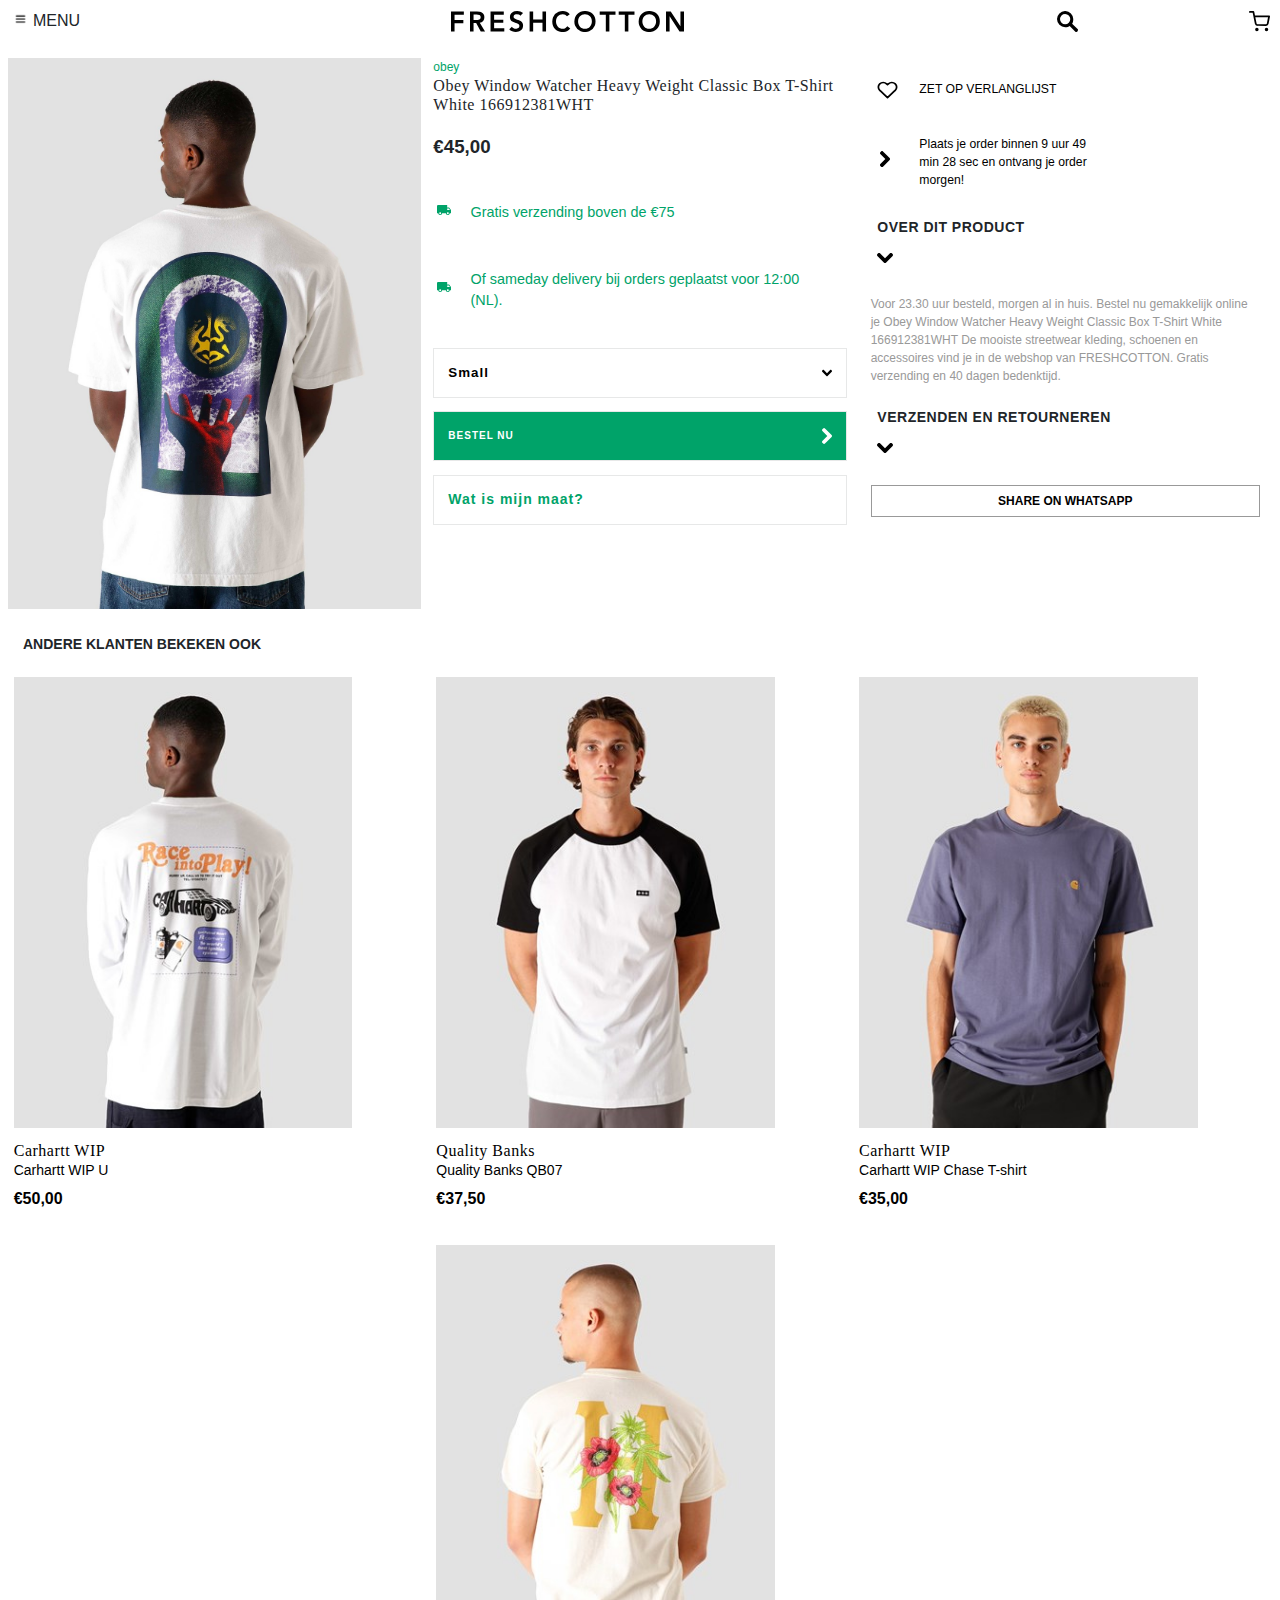
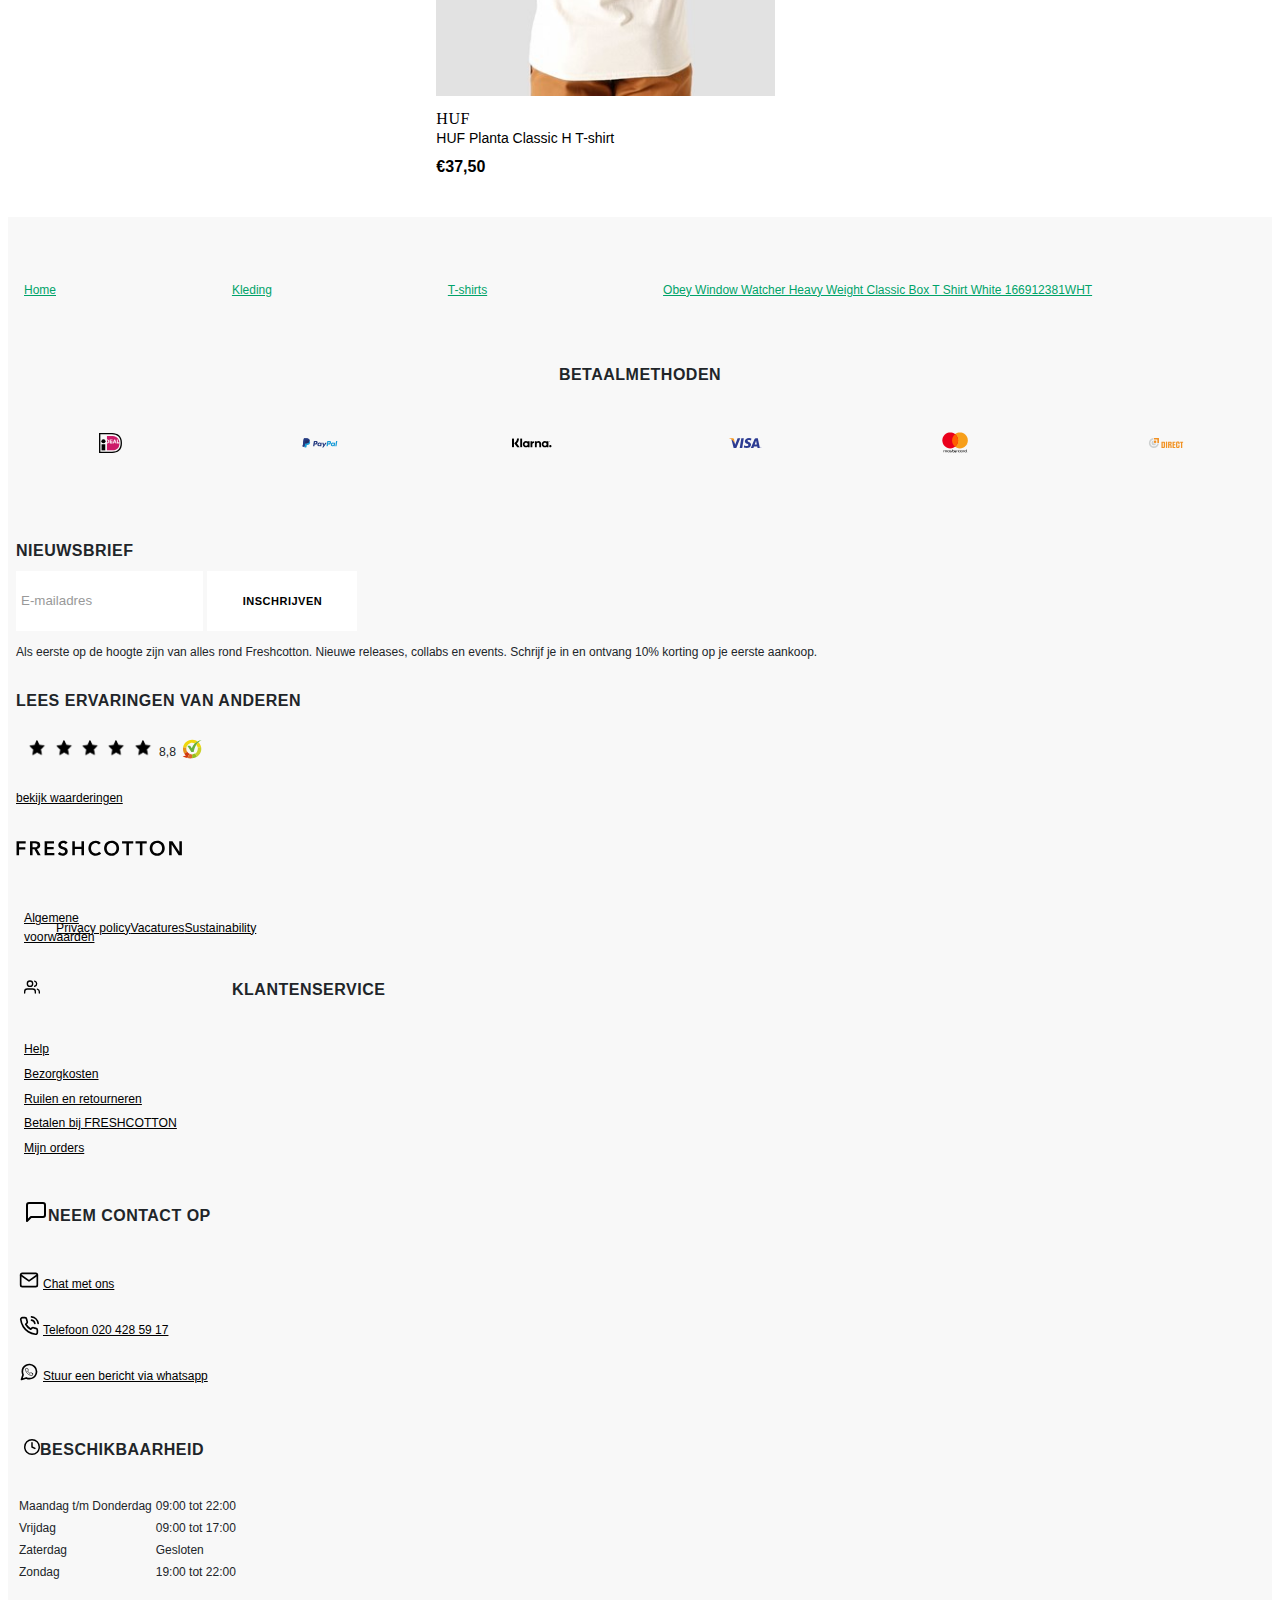
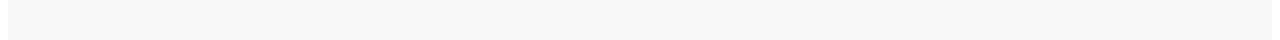
==== productpagina.html @ 1a291857 "Add files via upload" ====
<!doctype html>
<html lang="nl">
	
<head>
	<meta charset="UTF-8">
	<meta name="author" content="Quemio Zegwaard">
	<meta name="viewport" content="width=device-width, initial-scale=1">
	
	<title>Freshcotton</title>
	
	<link href="styles/style.css" rel="stylesheet">
</head>

<body class="pp">
	<header>
        <nav>
		<ul>
			<li>
				<img src="images/icons/hamburger.png" alt="hamburger">
				<p>MENU</p>
			</li>
			<li>
				<a href="index.html">
				<img src="images/afbeeldingen/logos/logo-header.svg" alt="">
				</a>
			</li>
			<li>
				<a href="">
					<img src="images/icons/search.svg" alt="search">
				</a>
			</li>
			<li>
				<a href="">
					<img src="images/icons/shopping-cart.svg" alt="">
				</a>
			</li>
        </ul>
    </nav>
	</header>

<main>


		<!-- productafbeelding -->
		<section>
			<!-- 1 -->
			<a href="index.html">
				<img src="images/afbeeldingen/obey-shirt.jpg" alt="obey shirt">
			</a>
		</section>


	
		<section> 
		<!-- productbeschrijving -->
			<!-- 2 -->
            <h5>obey</h5>
            <h3>Obey Window Watcher Heavy Weight Classic Box T-Shirt White 166912381WHT</h3>
			<h3>€45,00</h3></a>
			
			<!-- USP'S -->
            <ul>
                <li>
					<img src="images/icons/truck.svg" alt="truck">
				</li>
				<li>
                    <p>Gratis verzending boven de €75</p>
                </li>
			</ul>
			<ul>
                <li>
					<img src="images/icons/truck.svg" alt="truck">
				</li>
				<li>
                    <p>Of sameday delivery bij orders geplaatst voor 12:00 (NL).</p>
                </li>
			</ul>
			
			<!-- maat + CTA -->
            <button>
                Small
                <img src="images/icons/arrow-down.svg" alt="arrow down">
            </button>
            <form action="">
                <button>
                    <p>bestel nu</p> 
                    <img src="images/icons/arrow-right-white.svg" alt="">
                </button>
                <a href="">Wat is mijn maat?</a>
			</form>
		</section>
		

<!--verlanglijst -->
<section>
	<!-- 3 -->
        <ul>
		   <li>
				<img src="images/icons/heart.svg" alt="heart">
			</li>
		<li>
			<p>zet op verlanglijst</p>
		</li>
	</ul>

            </form>
            <ul>
                <li>
                    <img src="images/icons/arrow-right.svg" alt="">
				</li>
				<li>
					<p>Plaats je order binnen 9 uur 49 min 28 sec en ontvang je order morgen!</p>
				</li>
			</ul>

			<article>
            <ul>
                <li>
                    <h4>over dit product</h4>
				</li>
				<li>
					<img src="images/icons/arrow-down.svg" alt="">
				</li>
			</ul>
		
            <p>Voor 23.30 uur besteld, morgen al in huis. Bestel nu gemakkelijk online je Obey Window Watcher Heavy Weight Classic Box T-Shirt White 166912381WHT De mooiste streetwear kleding, schoenen en accessoires vind je in de webshop van FRESHCOTTON. Gratis verzending en 40 dagen bedenktijd.</p>
            <ul>
				<li>
					<h4>verzenden en retourneren</h4>
				</li>
                <li>
                    <img src="images/icons/arrow-down.svg" alt="">
                </li>
            </ul>
			<a href="">share on whatsapp</a>
		</article>
		</section>

	


        <!-- // andere klanten bekeken ook -->
  <section>
	 <!-- 4 -->
		<h2>andere klanten bekeken ook</h2>
			<ul>
				<li>
					<a href="">
						<img src="images/afbeeldingen/anderebekekenook1.jpeg" alt="anderebekekenook1">
						<h3>Carhartt WIP</h3>
						<p>Carhartt WIP U</p>
						<h3>€50,00</h3>
					</a>
				</li>
				<li>
					<a href="">
						<img src="images/afbeeldingen/anderebekekenook2.jpeg" alt="anderebekekenook2">
						<h3>Quality Banks</h3>
						<p>Quality Banks QB07</p>
						<h3>€37,50</h3>
					</a>
				</li>
				<li>
					<a href="">
						<img src="images/afbeeldingen/anderebekekenook3.jpeg" alt="anderebekekenook">
						<h3>Carhartt WIP</h3>
						<p>Carhartt WIP Chase T-shirt</p>
						<h3>€35,00</h3>
					</a>
				</li>
				<li>
					<a href="">
						<img src="images/afbeeldingen/anderebekekenook4.jpeg" alt="anderebekekenook4">
						<h3>HUF</h3>
						<p>HUF Planta Classic H T-shirt</p>
						<h3>€37,50</h3>
					</a>
				</li>
			</ul>
		</section> 

	</main>


 <footer class="pp">
			
			<section>
             
                <ol >

                    <li>
                        <a>Home</a>
                    </li>
                    <li>
                        <a>Kleding</a>
                    </li>
                    <li>
                        <a>T-shirts</a>
                    </li>
                    <li>
                        <a>Obey Window Watcher Heavy Weight Classic Box T Shirt White 166912381WHT</a>
                    </li>
				</ol>
				
			</section>

				<!-- //betaalmethoden -->
<section>
				<h2>betaalmethoden</h2>
				<ul>
					<li>
				<img src="images/afbeeldingen/logos/ideal.svg" alt="ideal">
					</li>
					<li>
						<img src="images/afbeeldingen/logos/paypal.svg" alt="paypal">
					</li>
					<li>
						<img src="images/afbeeldingen/logos/klarna.svg" alt="klarna">
					</li>
					<li>
						<img src="images/afbeeldingen/logos/visa.svg" alt=""visa>
					</li>
					<li>
						<img src="images/afbeeldingen/logos/mastercard.svg" alt="mastercard">
					</li>
					<li>
						<img src="images/afbeeldingen/logos/direb.svg" alt="direct">
					</li>
			</ul>
			</section>

			<!-- //nieuwsbrief inschrijven -->

			<section>
				<form action="">
					<h2>nieuwsbrief</h2>
					<input type="text" value="E-mailadres">
					<input type="button" value="inschrijven">
					<p>Als eerste op de hoogte zijn van alles rond Freshcotton. Nieuwe releases, collabs en events. Schrijf je in en ontvang 10% korting op je eerste aankoop.</p>
				</form>
				<h2>lees ervaringen van anderen</h2>
				<ul>
					<li>
						<img src="images/icons/ster.png" alt="ster">
					</li>
					<li>
						<img src="images/icons/ster.png" alt="ster">
					</li>
					<li>
						<img src="images/icons/ster.png" alt="ster">
					</li>
					<li>
						<img src="images/icons/ster.png" alt="ster">
					</li>
					<li>
						<img src="images/icons/ster.png" alt="ster">
					</li>
					<li>
						<p>8,8</p>
					</li>
					<li>
						<img src="images/afbeeldingen/logos/check.svg" alt="check">
					</li>
				</ul>
				<a href="">
					<p>bekijk waarderingen</p>
                </a>
                <div>
				<img src="images/afbeeldingen/logos/logo-footer.svg" alt="Freshcotton logo">
            </div>
            <ul>
					<li>
						<a href="">
							<p>Algemene voorwaarden</p>
						</a>
					</li>
					<li>
						<a href="">
							<p>Privacy policy</p>
						</a>
					</li>
					<li>
						<a href="">
							<p>Vacatures</p>
						</a>
					</li>
					<li>
						<a href="">
							<p>Sustainability</p>
						</a>
					</li>
				</ul>

				<ul>
					<li>
						<img src="images/icons/users.svg" alt="users">
					</li>
					<li>
						<h2>klantenservice</h2>
					</li>
				</ul>

				<ul>
					<li>
						<a href="">
							<p>Help</p>
						</a>
					</li>
					<li>
						<a href="">
							<p>Bezorgkosten</p>
						</a>
					</li>
					<li>
						<a href="">
							<p>Ruilen en retourneren</p>
						</a>
					</li>
					<li>
						<a href="">
							<p>Betalen bij FRESHCOTTON</p>
						</a>
					</li>
					<li>
						<a href="">
							<p>Mijn orders</p>
						</a>
					</li>
					
				</ul>
				<ul><li>
					<img src="images/icons/message-square.svg" alt="message">
				</li>
				<li>
					<h2>neem contact op</h2>
				</li>
				</ul>

				<table>
					<tbody>
						<tr>
							<td><img src="images/icons/mail.svg" alt="brief"></td>
							<td>
								<a href="">
									<p>Chat met ons</p>
								</a>
							</td>
						</tr>
						<tr>
							<td><img src="images/icons/phone.svg" alt="brief"></td>
							<td>
								<a href="">
									<p>Telefoon 020 428 59 17</p>
								</a>
							</td>
						</tr>
						<tr>
							<td><img src="images/icons/whatsapp.svg" alt="brief"></td>
							<td>
								<a href="">
									<p>Stuur een bericht via whatsapp</p>
								</a>
							</td>
						</tr>
						
					</tbody>
			</table>

			<ul>
				<li>
					<img src="images/icons/klok-zwart.svg" alt="klok">
				</li>
				<li>
					<h2>Beschikbaarheid</h2>
				</li>
				</ul>


				<table>
					<tbody>
					  <tr>
						<td>Maandag t/m Donderdag</td>
						<td>09:00 tot 22:00</td>
					  </tr>
					  <tr>
						<td>Vrijdag</td>
						<td>09:00 tot 17:00</td>
					  </tr>
					  <tr>
						<td>Zaterdag</td>
						<td>Gesloten</td>
					  </tr>
					  <tr>
						<td>Zondag</td>
						<td>19:00 tot 22:00</td>
					  </tr>
					</tbody>
				  </table>
			</section>
		</footer>



	<script src="scripts/script.js"></script>
</body>
	
</html>
---- styles/style.css ----
/* CSS Document */
*, *::after, *::before {
  box-sizing:border-box;  
}

body {

  font-weight: 400;
  line-height: 1.5;
  color: #212529;
  background-color: #fff;
  font-family: 'Karla', sans-serif;
  height: 3000px;
  
}

img {
  max-width: 100%;
}

li {

  list-style: none;
}


/* HEADER */



 header nav {
  width: 100%;
  left: 0;
  top: 0;
  top:0;
  height: 50px;
  margin-left: auto;
  margin-right: auto;
  flex-grow: 1;
  
  
}

header nav ul {
  list-style: none;
  margin: 0;
  padding: 0;
  position: fixed;
  background-color: white;
  width: 100%;
  left: 0;
  top: 0;
  max-height: 50px;
  display: flex;
  justify-content: space-around;
}

/* logo */
header nav li:nth-of-type(2) {
  flex-grow: 1;
  min-width: 50%;
  justify-content: center;
  
}

header nav li {
  
  max-width: 6em;
  height: 50px;
  margin-left: 8px;
  margin-right: 8px;
  display: flex;
  justify-content:center;
  align-items: center;
  padding: 0px;
  
} 

header nav a {

  width: auto;
  height: 24px;
  display: flex;
  justify-content:center;
  align-items: center;

}

/* MENU */
header nav button {
  background-color: white;
  border: none;
  height: 30px;
  width: 100px;
  padding: 0px;
  margin: 0px;
  top: 0px;
  display: flex;
  align-items: center;
  max-width: 6em;
}

header nav img {

  padding: 2px;
  height: 30px;
  vertical-align: middle;
  display: flex;
}




/* main */


/* bestel info */
main section:first-child ul {

  display: flex;
  background: #f8f8f8;
  color: #999;
  flex-direction: row;
  font-size:.50em;
  font-weight: 400;
  text-transform: uppercase;
  align-items: center;
  justify-content: center;
  padding: .5rem;
  margin: .5rem;
 

}

main section:first-child li {

align-items: center;
justify-content: center;
margin-right: .5em;
margin-left: .5em;

}

main section:first-child img {

  padding: .1em;
  align-items: baseline;
  width: 1em;
  margin-right: 0.5em;

}


/* main images */

/* body main section:nth-child(2) ul { */

body main section:nth-of-type(2) ul {

  display: flex;
  justify-content: flex-start;
  flex-direction: column;
  margin: 0;
  padding: 8px;
  align-items: center;
  width: 100%;

}

/* Speciaal voor jou geselecteerd */

/* Titel */
h2 {

    font-size: .875em;
    font-weight: 700;
    color: #212529;
    text-transform: uppercase;
    text-align: left;
    margin-left: 15px;
    margin-right: 15px;

}
/* Container */
main section:nth-of-type(3) ul {
  display:flex;
  flex-wrap:wrap;
  padding: 0em .5em;
}

/* list item breedte gegeven van 50% waardoor ze in combinatie met de flexwrap over 2 regels vallen */
main section:nth-of-type(3) li {
  flex-basis:50%;
  padding: .357em;
  margin: 0em 0em 1em 0em;
}

main section:nth-of-type(3) a {
  text-decoration: none;
}

main section:nth-of-type(3) h3 {
  margin: .357em 0em 0em;
  color: #000000;
  font-size: 1em;
}

main section:nth-of-type(3) p {
  
  color: #000000;
  font-size: .875em;
  margin: 0px;

}

/* Vierde section met merkcategorieen */

main section:nth-of-type(4) ul:first-of-type {

      /* CONTAINER  */
      display: grid;
      grid-template-columns: 1fr 1fr;
      grid-template-rows: 1fr auto; 
      grid-row-gap: .4em;
      grid-column-gap: .75em;
      padding-left: 0px;

}

main section:nth-of-type(4) ul li:first-of-type {

  grid-column: 1 / 3;
}


/* eerste ul voor afbeelding over de breedte van het scherm */
/* main section:nth-of-type(4) ul:first-of-type {
  display: flex;
  flex-direction: column;
  align-items: center;
  padding: .5em 1em;
  margin: 0px;

} */

/* tweede ul om er 4 over 2 regels weer te geven */
/* container */
/* main section:nth-of-type(4) ul:nth-child(2)  {
  display: flex;
  flex-wrap: wrap;
  padding: 0em .5em;
  margin: 0em;
} */

/* main section:nth-of-type(4) ul:nth-child(2) li {
  flex-basis: 50%;
  padding: .357em;
  margin: 0em;
} */

/* Recente blogposts / section 5 */

main section:nth-of-type(5) {
  margin: 0;
  padding: 0;
}

main section:nth-of-type(5) ul {
  margin: 0;
  padding:0;
}

main section:nth-of-type(5) li {
  margin: 1.5em 0em 0em 0em;
  padding:0.5em;

}

main section:nth-of-type(5) a {
  text-decoration: none;
}

main section:nth-of-type(5) img {
  height: auto;
  margin: .5em;
}

main section:nth-of-type(5) h4 {
  font-size: 0.750em;
  color: #999999;
  margin: 0em 0.5em;
  padding:0;
}

main section:nth-of-type(5) h3 {
  font-size: 1em;
  color: #000000;
  margin: 0em 0.5em;
  padding:0;
}

main section:nth-of-type(5) p {
  font-size: 0.875em;
  color: #212529;
  margin: 0em 0.5em;
  padding:0;
  height: 88px;
  margin-bottom: 1rem;
  font-weight: 100;
  letter-spacing: 0.5px;
  
}


/* FOOTER */
footer {

  padding: 1em 0em;

}

/* betaalmethoden / Section 1 */
footer section:nth-of-type(1) {

padding: 2em 1em;
margin: 2em 1em;
}

footer section:nth-of-type(1) h2 {

  text-align: center;

}

footer section:nth-of-type(1) ul {

  display: flex;
  background: none;
  height:30px;
  
}

footer section:nth-of-type(1) li {

  flex-grow: 1;
  max-height: 30px;
  padding:.5em;
  margin:0px;
  display: flex;
  justify-content:center;
  align-items: center;
  color: #00a369;

}

footer section:nth-of-type(1) img {

  min-height: 30px;
  max-width: 70px;
  width: auto;
  padding:0px;
  margin:0px;
}

/* NIEUWSBRIEF FORM */

footer section:nth-of-type(2) {

  background-color: #F8F8F8;
  
  padding: .5em;
}

footer section:nth-of-type(2) h2 {


  font-size: 1em;
  letter-spacing: 0.5px;
  padding: 0px;
  margin: 0.5em 0em;

}

footer section:nth-of-type(2) form {

  margin: 0.5em 0em;
  padding: 0.5em 0em;
  width: 90%;
  margin: 1em 0;
  
}

footer section:nth-of-type(2) form input {

  width: 50%;
  max-height: 48px;
  background-color:white;
  border: none;
  margin: 0px;
  padding: .75em 1em !important;
  letter-spacing: .5px;
  height: 48px;
  color: #999;
}

footer section:nth-of-type(2) form button {
  min-width: 150px;
  margin: 0px;
  padding: 0px;
  height: 48px;
  text-transform: uppercase;
  font-size: 14px;
  letter-spacing: 0.5px;
  color: black;
  letter-spacing: .5px;
  font-weight: bold;
  background-color:white;
  border:none;
  cursor: pointer;


}

footer section:nth-of-type(2) form > p {

  margin: 0.5em 0em;
  padding: 0.5em 0em;
  font-size: .75em;

}


/* Lees ervaringen van een ander */

footer section:nth-of-type(2) ul:first-of-type {

display: flex;
flex-direction: row;
align-items: center;
margin: 0px;

}

footer section:nth-of-type(2) ul:first-of-type li {


  justify-content: flex-start;
  padding: .2em;
  


}

footer section:nth-of-type(2) ul:first-of-type img {
  
  min-height: 1.25em;
  max-width: 1.25em;
  width: auto;
  padding:0px;
  margin:0px;
}

footer section:nth-of-type(2) ul:first-of-type p {

  margin: 0em .5em .4em 0em;


}

footer section:nth-of-type(2) a:first-of-type {

  color: black;
  margin: 4px 0px 10px;
  font-size:0.75em;
}

footer div:first-of-type {

  width: 12em;
  height: auto;
  margin: 2em 0em;
}

footer section:nth-of-type(2) ul:nth-of-type(3) {


  display: flex;
  flex-direction: row;
  

}

footer section:nth-of-type(2) ul:nth-of-type(3) li {
  
  justify-content: flex-start;
  padding: 0em;
  align-items: center;
  margin: 0em;
  max-height: 40px;
  font-size: 1em;
  

}

footer section:nth-of-type(2) ul:nth-of-type(3) img {
  
  max-height: 20px;
 
}

footer section:nth-of-type(2) ul:nth-of-type(3) h2 {
  margin: 0px .5em;
}

footer section:nth-of-type(2) ul:nth-of-type(4) {

  margin: .5em 0em;
}

/* NEEM CONTACT OP */

footer section:nth-of-type(2) ul:nth-of-type(5) {

  display: flex;
  flex-direction: row;


}

footer section:nth-of-type(2) ul:nth-of-type(5) li {

  justify-content: flex-start;
  padding: 0em;
  align-items:center;
  margin: 0em;
  max-height: 20px;
  font-size: 1em;

}

footer section:nth-of-type(2) ul:nth-of-type(5) img {
  
  max-height: 20px;
 
}

footer section:nth-of-type(2) ul:nth-of-type(5) h2 {
  margin: 0px .5em;
}

/* OPTIES */

footer table:first-of-type tr {
  margin: 0em 0em 1.125em;
  
}

footer table:first-of-type img {

  max-height: 20px;
  align-items: center;
}

footer section:nth-of-type(2) ul:nth-of-type(6) {

 display: flex;
 flex-direction: row;
 
}

footer section:nth-of-type(2) ul:nth-of-type(6) li {

  justify-content: flex-start;
}

footer table:nth-of-type(2) td {

  font-size:0.75em;
  margin-right: 3em;
  
}

footer section:nth-of-type(2) ul:nth-of-type(6) {

  display: flex;
  justify-content: flex-start;
  flex-direction: row;
  align-items: center;
  
}

footer section:nth-of-type(2) ul:nth-of-type(6) li:first-of-type {

  max-width: 1.8em;
  height: 30px;
}



/* PRODUCTPAGINA */



/* HEADER */

body.pp header  {

  display: flex;
  flex-wrap: wrap;
  width: 100%;
  margin-top: .5em;
  height: 50px;
  position: sticky;
  right: 0px;
  top: 0px;
  background-color: white;
  font-family: 'Karla', sans-serif;

}

body.pp header nav {

  width: 100%;
  padding: .5em 0em;
  margin-top: .5em;

}


body.pp header nav ul {

  flex-grow: 1;
  display: flex;
  justify-content: space-between;
  width: 100%;
  margin: 0;
  padding: 0;
  flex-grow: 4;
  margin-top: .5em;

  
}

body.pp header nav ul li {

  max-width: 6em;
  min-height: 20px;
  max-height: 25px;
  padding: 0px;
  margin-left: 8px;
  margin-right: 8px;

}

body.pp header nav ul li:first-of-type {
  
  display: flex;
  align-items: center;
}

body.pp header nav ul li:first-of-type img {


  margin: 0px;
}


body.pp header nav ul li:first-of-type p {

  margin: 0px;
}

body.pp header nav li:nth-of-type(2) {
  flex-grow: 1;
  min-width: 50%;
  height: 30px;
  justify-content: center;
}


body.pp header nav a {

  display: block;
  line-height: 3.5em;
  text-align: center;
  

}

body.pp header nav img {

    padding: 2px;
    height: 25px;
    vertical-align: middle;
    display: flex;
}

body.pp header nav button {

  background-color: white;
  border: none;
  height: 30px;
  min-width: 300px;
  padding: 0px;
  margin: 0px;
  top: 0px;
  display: flex;
  align-items: center;
  justify-content: flex-start;
  flex-direction: column;
  max-width: 6em;

}

/* PRODUCTAFBEELDING */
body.pp section:first-of-type img {
  
 width: 100%;
 margin: 0px;
 padding: 0px;


}

body.pp section:first-of-type {
  
 
  width: 100%;
}

body.pp h5 {

  color: #00a369;
  font-size: 12px;
  font-weight: 400;
  margin: 0;
}

body.pp h3:first-of-type {

  line-height: 1.2;
  color: inherit;
  font-weight: 100;
  font-size: 1em;
  margin: 0;
  margin-bottom: 1em;
  font-family: "Karla";
  text-transform: none;
  letter-spacing: .5px;
  text-decoration: none;
}

body.pp section:nth-of-type(2) a {
  text-decoration: none;
  color: #212529;
}

/* UPS's */
/* body.pp section:nth-of-type(2) ul {

  display: flex;
  background-color: white;
  justify-content: flex-start;
  height: 20px;

}

body.pp section:nth-of-type(2) li {

  align-items: center;


}

body.pp section:nth-of-type(2) li p {
  color: #00a369;
  min-width: 18em;
  font-size: 1em;
  padding: 0;
}

body.pp section:nth-of-type(2) li img {

max-width: 1em;
max-height: 1em;

} */

body.pp section:nth-of-type(2) ul {

  display: flex;
  justify-content: flex-start;
  flex-direction: row;
  align-items: center;
  padding-left: 0px;
}

body.pp section:nth-of-type(2) li {

  height: auto;
  color: #00a369;
  margin: 0em .25em;
  font-size: .9em;
}

body.pp section:nth-of-type(2) li img {

  max-height: 1em;
}

/* MAATFORM */

body.pp section:nth-of-type(2) button:first-of-type {

  background-color: white;
  padding: 10.5px 14px;
  display: flex;
  justify-content: space-between;
  width: 100%;
  height: 50px;
  align-items: center;
  border: solid .01px #E7E8E8;
  margin: 1em 0em;
  font-weight: 600;
  letter-spacing: 1px;
}

body.pp section:nth-of-type(2) button:first-of-type img {

  max-width: 10px;
}

/* CTA bestellen */
body.pp section:nth-of-type(2) form button:first-of-type {

  background-color: #00a369

}

body.pp section:nth-of-type(2) form button:first-of-type img {

  max-width: 10px;
}
body.pp section:nth-of-type(2) form button:first-of-type p {

  color: white;
  text-transform: uppercase;
  font-size: 10px;
}

/* WAT IS MIJN MAAT? */
body.pp section:nth-of-type(2) form a {

  width: 100%;
  background-color: white;
  padding: 10.5px 14px;
  display: flex;
  justify-content: space-between;
  width: 100%;
  height: 50px;
  align-items: center;
  border: solid .01px #E7E8E8;
  margin: 1em 0em;
  font-weight: 600;
  letter-spacing: 1px;
  text-decoration: none;
  color: #00a369;
  font-size: 14px;

}


/* ZET OP VERLANLIJST */

body.pp section:nth-of-type(3) ul {
  width: 100%;
  display: flex;
  justify-content: flex-start;
  flex-direction: row;
  
}

body.pp section:nth-of-type(3) ul:first-of-type {

  text-transform: uppercase;
}

body.pp section:nth-of-type(3) li {
 
  height: auto;
  margin: 0px 5px ;
}

body.pp section:nth-of-type(3) ul li:first-of-type {

  max-width: 2em;
}

body.pp section:nth-of-type(3) li img {
 
  min-width: 1em;

}

body.pp section:nth-of-type(3) li p {
  
  margin: 0px;
  font-size: 12.2px;
}

/* PLAATS JE ORDER */

body.pp section:nth-of-type(3) ul:nth-of-type(2) {

display: flex;
justify-content: flex-start;
flex-direction: row;
align-items: center;

}

body.pp section:nth-of-type(3) ul:nth-of-type(2) p {

  min-width: 60%;
}

body.pp section:nth-of-type(3) ul:nth-of-type(2) img {

  width: 10px;
}

/* OVER DIT PRODUCT */
body.pp section:nth-of-type(3) ul:nth-of-type(3) {

display: flex;
justify-content: space-between;
flex-direction: row;
align-items: center;


}

body.pp section:nth-of-type(3) ul:nth-of-type(3) img {
  max-width: 5px;
}

body.pp section:nth-of-type(3) ul:nth-of-type(3) li:first-of-type {

  text-transform: uppercase;
  font-weight: 600;
  letter-spacing: .5px;
  min-width: 200px;

}

/* BESTELINFO PARAGRAAF */
body.pp section:nth-of-type(3) article p {

  margin: 0px 12px;
  color: #999999;
  font-weight: 200;
  font-size: 12px;
}


body.pp section:nth-of-type(3) article ul {

 display: flex;
 justify-content: space-between;
 align-items: center;
 flex-direction: row;
 margin: 1em 0em;

}

body.pp section:nth-of-type(3) article ul img {
  max-width: 5px;
}

/* VERZENDEN EN RETOURNEREN */
body.pp section:nth-of-type(3) article ul:nth-of-type(2) {

  display: flex;
  justify-content: space-between;
  align-items: center;
  flex-direction: row;
 
}

body.pp section:nth-of-type(3) article ul h4 {

  margin: 0;
  min-width: 250px;
  font-size: 14px;
}

body.pp section:nth-of-type(3) article li:first-of-type{

  text-transform: uppercase;
  font-style: normal;
  letter-spacing: .5px;
  min-width: 200px;

}

/* SHARE ON WHATSAPP */
body.pp section:nth-of-type(3) article a {

  display: flex;
  justify-content: center;
  border: solid .1px #999999;
  margin: 12px;
  padding: 6px;
  text-decoration: none;
  color: black;
  text-transform: uppercase;
  font-weight: 600;
  font-size: 12px;

}

body.pp section:nth-of-type(3) h2 {

  margin-top: 1em 0em;

}

body.pp section:nth-of-type(3) h3 {

  margin: .357em 0em 0em;
  color: #000000;
  font-size: 1em;
  font-weight: 800;
}


/* ANDERE KLANTEN BEKEKEN OOK
/* Container */

body.pp section:nth-of-type(4) ul {
  
  display:flex;
  flex-wrap: wrap;
  padding: 0em .5em;
}

/* list item breedte gegeven van 50% waardoor ze in combinatie met de flexwrap over 2 regels vallen */
body.pp section:nth-of-type(4) ul:first-of-type li {
  flex-basis:50%;
  padding: .357em;
  margin: 0em 0em 1em 0em;
  max-width: 350px;
}

body.pp section:nth-of-type(4) a {
  text-decoration: none;
}

body.pp section:nth-of-type(4) h3 {
  margin: .357em 0em 0em;
  color: #000000;
  font-size: 1em;
}

body.pp section:nth-of-type(4) p {
  
  color: #000000;
  font-size: .875em;
  margin: 0px;

} 

/* FOOTER */

body.pp footer {

  margin: 0px;
  background-color: #F8F8F8;
}

/* BREADCRUMB */

body.pp footer section {

  width: 100%;
  margin: 2em 0em;
  padding: 0px;
}

body.pp footer section:first-of-type ol {

display: flex;
justify-content: start;
align-items: baseline;
flex-wrap: wrap;
width: 100%;
margin: 0px;
padding: 10px;
font-size: 12px;

}

body.pp footer section:first-of-type li {

justify-content: left;
width: auto;
flex-wrap: wrap;

  
}

body.pp footer section:first-of-type li a {

  text-align: left;
}


/* BETAALMETHODE */

body.pp footer section:nth-of-type(2) {

  width: 100%;
  }
  
  body.pp footer section:nth-of-type(2) h2 {
  
    text-align: center;
    padding: 1em;
  
  }
  
  body.pp footer section:nth-of-type(2) ul {
  
    display: flex;
    background: none;
    height:30px;
    padding: 2em 0em;
    width: 100%;
    right: 0;
  }
  
  body.pp footer section:nth-of-type(2) ul li {
  
    flex-grow: 1;
    max-height: 30px;
    padding: .5em;
    margin: 0px;
    display: flex;
    justify-content: center;
    align-items: center;


  
  }
  
  body.pp footer section:nth-of-type(2) img {
  
    min-height: 30px;
    max-width: 40px;
    width: auto;
    padding:0px;
    margin:0px;
  }

  /*  NIEUWSBRIEF */

  body.pp footer section:nth-of-type(3) {

    background-color: #F8F8F8;
    
    padding: .5em;
  }
  
  body.pp footer section:nth-of-type(3) h2 {
  
  
    font-size: 1em;
    letter-spacing: 0.5px;
    padding: 0px;
    margin: 0.5em 0em;
  
  }
  
  body.pp footer section:nth-of-type(3) form {
  
    margin: 0.5em 0em;
    padding: 0.5em 0em;
   
    
  }


  
  body.pp footer section:nth-of-type(3) form input {
  
    min-width: 150px;
    min-height: 60px;
    background-color:white;
    border: none;
    margin: 0px;
    padding: 5px;
    height: 48px;
    color: #999;
    
  }
  
  body.pp footer section:nth-of-type(3) form input:nth-of-type(2) {
    max-width: 150px;
    margin: 0px;
    padding: 0px;
    height: 48px;
    text-transform: uppercase;
    font-size: 11px;
    letter-spacing: 0.5px;
    color: black;
    letter-spacing: .5px;
    font-weight: bold;
  
  }
  
  body.pp footer section:nth-of-type(3) form p {
  
    margin: 0.5em 0em;
    padding: 0.5em 0em;
    font-size: .75em;
  
  }

  /* LEES ERVARINGEN VAN ANDERE */

  body.pp footer section:nth-of-type(3) ul:first-of-type {

    display: flex;
    flex-direction: row;
    justify-content: flex-start;
    align-items: center;
    margin: 0px;
    
    }
    
    body.pp footer section:nth-of-type(3) ul:first-of-type li {
    
    
      justify-content: flex-start;
      padding: .2em;
      max-width: 30px;
      
    }
    
    body.pp footer section:nth-of-type(3) ul:first-of-type img {
      
      min-height: 1.25em;
      max-width: 1.25em;
      width: auto;
      padding:0px;
      margin:0px;
    }
    
    body.ppfooter section:nth-of-type(3) ul:first-of-type p {
    
      margin: 0em .5em .4em 0em;
    
    
    }
    
    body.pp footer section:nth-of-type(3) a:first-of-type {
    
      color: black;
      margin: 4px 0px 10px;
      font-size:0.75em;
    }
    
    body.pp footer div:first-of-type {
    
      width: 12em;
      height: auto;
      margin: 2em 0em;
    }
    
    body.pp footer section:nth-of-type(3) ul:nth-of-type(3) {
    
    
      display: flex;
      justify-content: flex-start;
      flex-direction: row;
      
    
    }
    
    body.pp footer section:nth-of-type(3) ul:nth-of-type(3) li {
      
      justify-content: flex-start;
      padding: 0em;
      align-items: center;
      margin: 0em;
      max-height: 40px;
      font-size: 1em;
      
    
    }
    
    body.pp footer section:nth-of-type(3) ul:nth-of-type(3) img {
      
      max-height: 20px;
     
    }
    
    body.pp footer section:nth-of-type(3) ul:nth-of-type(3) h2 {

      margin: 0px .5em;
    }

    
      body.pp footer section:nth-of-type(3) ul:nth-of-type(4) {
    
      margin: .5em 0em;
    }
    
    /* NEEM CONTACT OP */
    
    footer section:nth-of-type(2) ul:nth-of-type(5) {
    
      display: flex;
      flex-direction: row;
    
    
    }
    
    footer section:nth-of-type(2) ul:nth-of-type(5) li {
    
      justify-content: flex-start;
      padding: 0em;
      align-items:center;
      margin: 0em;
      max-height: 20px;
      font-size: 1em;
    
    }
    
    footer section:nth-of-type(2) ul:nth-of-type(5) img {
      
      max-height: 20px;
     
    }
    
    footer section:nth-of-type(2) ul:nth-of-type(5) h2 {
      margin: 0px .5em;
    }
    
    /* OPTIES */
    
    footer table:first-of-type tr {
      margin: 0em 0em 1.125em;
      
    }
    
    footer table:first-of-type img {
    
      max-height: 20px;
      align-items: center;
    }
    
    footer section:nth-of-type(2) ul:nth-of-type(6) {
    
     display: flex;
     flex-direction: row;
     
    }
    
    footer section:nth-of-type(2) ul:nth-of-type(6) li {
    
      justify-content: flex-start;
    }
    
    footer table:nth-of-type(2) td {
    
      font-size:0.75em;
      margin-right: 1em;
      
    }

    body.pp footer section:nth-child(3) ul {


      display: flex;
      flex-direction: column;
      padding: 8px;
    
    }
    
    body.pp footer a {

      text-decoration: underline;
    }

    body.pp footer section:nth-child(3) ul li {

      margin: 0;
      margin-top: .4em;
    }

    /* KLANTENSERVICE titel*/

    body.pp footer section:nth-of-type(3) ul:nth-of-type(3) {

      display: flex;
      justify-content: flex-start;
    }

    body.pp footer section:nth-of-type(3) ul:nth-of-type(3) li:first-of-type {

      max-width: 1.3em;

    }

     /* NEEM CONTACT OP titel*/

     body.pp footer section:nth-of-type(3) ul:nth-of-type(5) {

      display: flex;
      justify-content: flex-start;
      flex-direction: row;
      align-items: center;
    }

    body.pp footer section:nth-of-type(3) ul:nth-of-type(5) li:first-of-type {

      max-width: 1.8em;

    }

    /* BESCHIKBAARHEID */


    body.pp footer section:nth-of-type(3) ul:nth-of-type(6) {

      display: flex;
      justify-content: flex-start;
      flex-direction: row;
      align-items: center;
    }

    body.pp footer section:nth-of-type(3) ul:nth-of-type(6) li:first-of-type {

      max-width: 1.8em;
    }


    /* GRID */

/* .gridcontainer {

  display:grid;
  grid-template-columns:repeat(auto-fit, minmax(250px, 1fr));


}

.gridcontainer:first-child {
  grid-column-start:1;
  grid-column-end:-1;
} */

    /* Uitleg video of som 4 van oefening 1 */

/* MEDIA QUERIES */

/* SMALL SCREEN  */

@media (min-width: 768px)  { 

  /* EERSTE SECTION */

  main section:nth-of-type(2) ul {
    /* CONTAINER  */
    display: grid;
    grid-template-columns: repeat(3, 1fr);
    /* HEIGHT TWEEDE RIJ STAAT OP AUTO */
    grid-template-rows: 1fr auto; 
    grid-row-gap: .4em;
    grid-column-gap: .75em;
   
  }


  li.shophere {

    grid-column: 1 / 4;
  }


  /* SPECIAAL VOOR JOU GESELECTEERD */

  main section:nth-of-type(3) ul {

    /* GRID CONTAINER WANT FLEX LUISTERDE NIET  */
    display: grid;
    grid-template-columns: repeat(4, 1fr);
    grid-template-rows: 1fr;
    padding: 0em .5em;
  }

  main section:nth-of-type(3) li {
    padding: .357em;
    margin: 0em 0em 1em 0em;
  }

  /* Vierde section met merkcategorieen */ 

  main section:nth-of-type(4) ul:first-of-type {

    /* CONTAINER  */
    display: grid;
    grid-template-columns: 2fr 1fr 1fr;
    grid-template-rows: 1fr auto; 
    grid-row-gap: .4em;
    grid-column-gap: .75em;
    padding-left: 0px;

}

main section:nth-of-type(4) ul li:first-of-type {

  grid-column: 1 / 2;
  grid-row: 1 / 3;
}

main section:nth-of-type(5) ul {

  display: grid;
  grid-template-columns: repeat(4, 1fr);
  grid-template-rows: 1fr;
  padding: 0em .5em;

}

main section:nth-of-type(5) ul {

  padding: .357em;
  margin: 0em 0em 1em 0em;

}

/* --------------------------------- PRODUCTPAGINA --------------------------------- */

/* gridcontainer */
body.pp main {

  display: grid;
  grid-template-columns: 1fr 1fr 1fr;
  grid-template-rows: 1fr; 
  grid-row-gap: .4em;
  grid-column-gap: .75em;
  padding-left: 0px;


}


body.pp main section:nth-of-type(4) ul:first-of-type {

  display: grid;
  grid-template-columns: repeat(3, 1fr);
  /* HEIGHT TWEEDE RIJ STAAT OP AUTO */
  grid-template-rows: 1fr auto; 
  grid-row-gap: .4em;
  grid-column-gap: .75em;

}

body.pp main section:nth-of-type(4) {

  grid-column-start: 1;
  grid-column-end: 4;


}


}

/* MEDIUM SCREEN  */

@media (min-width: 994px)  { 



/* --------------------------------- PRODUCTPAGINA --------------------------------- */



}

/* MEDIUM SCREEN  */

@media (min-width: 1054px)  { 



  /* --------------------------------- PRODUCTPAGINA --------------------------------- */



}
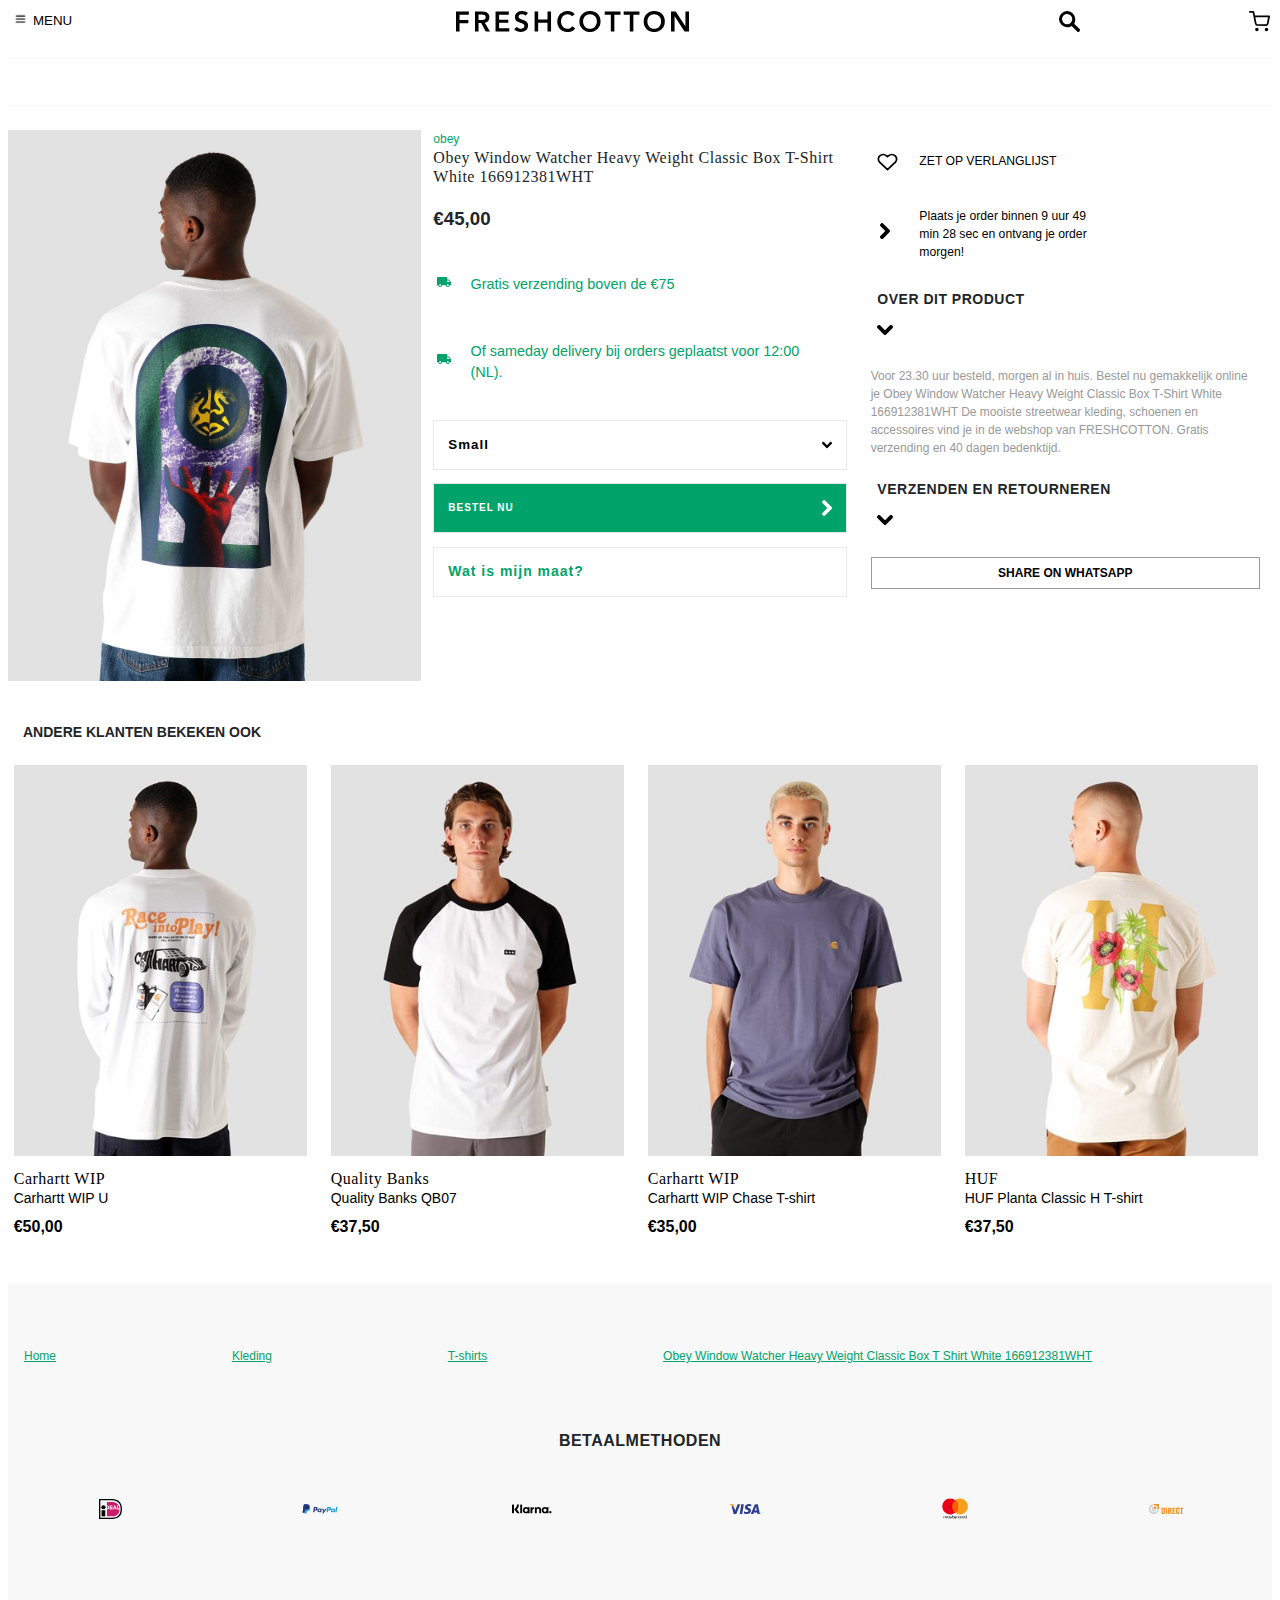
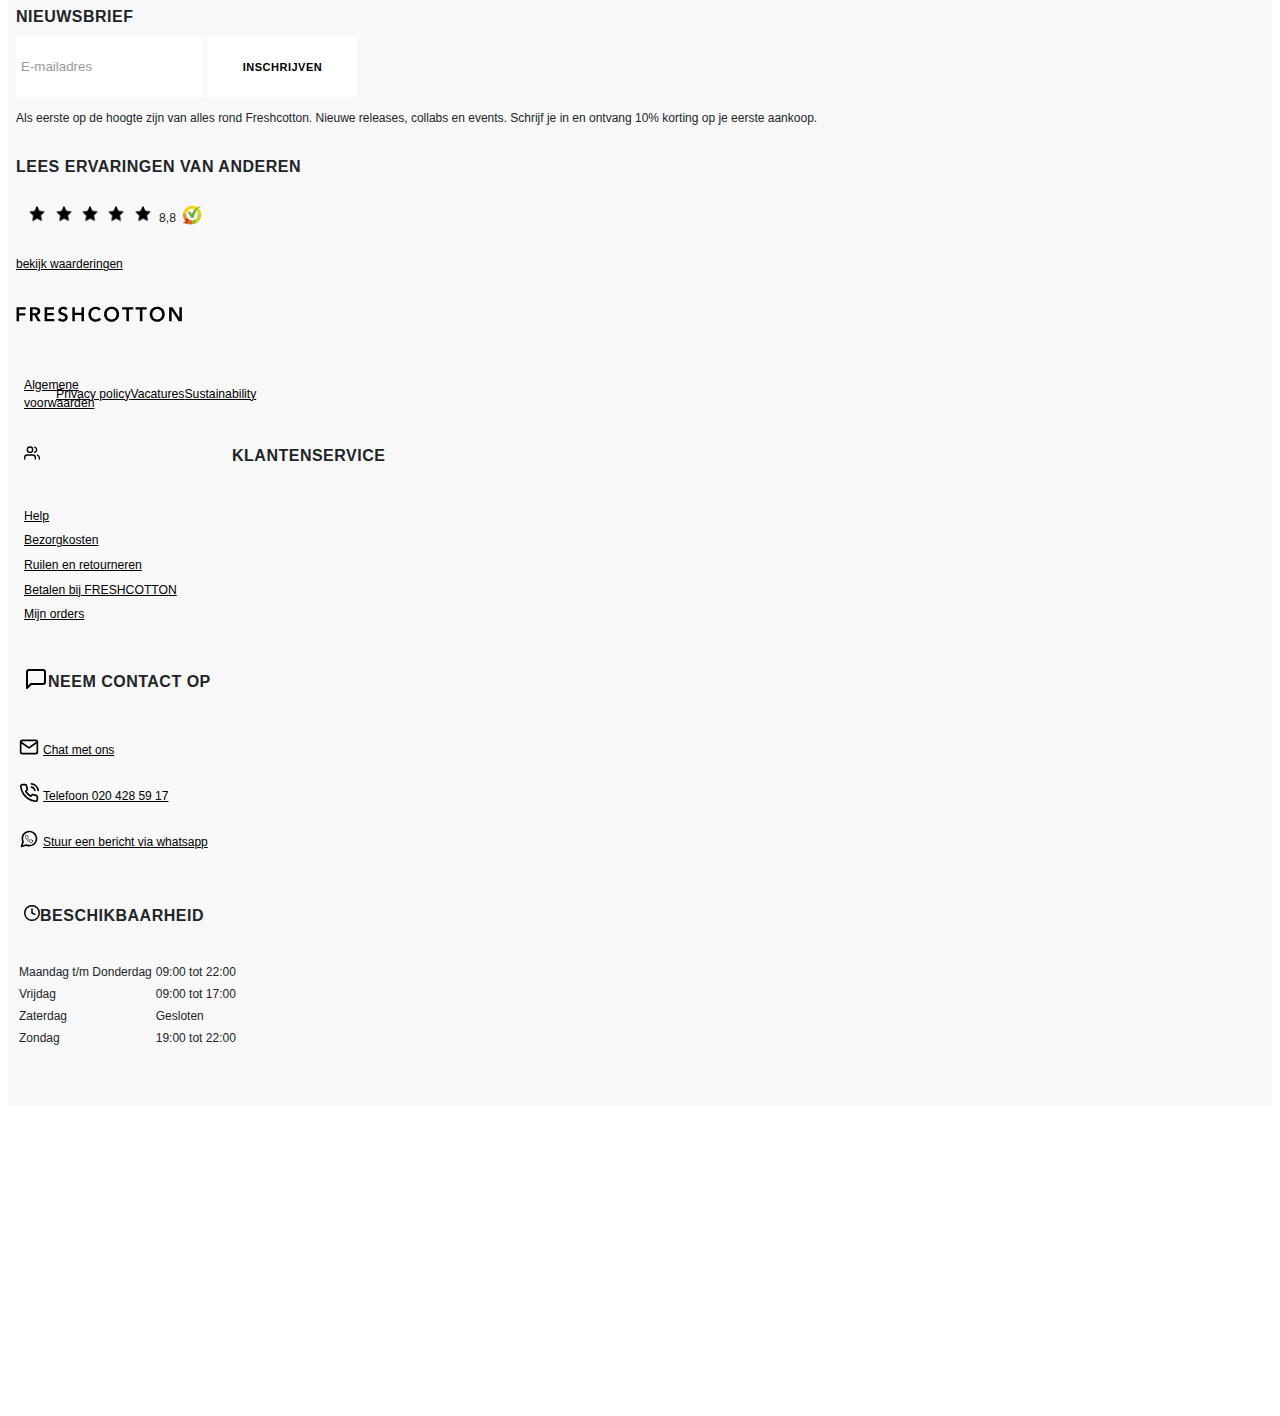
==== commit ed7d089d: "Add files via upload" ====
--- a/productpagina.html
+++ b/productpagina.html
@@ -6,7 +6,7 @@
 	<meta name="author" content="Quemio Zegwaard">
 	<meta name="viewport" content="width=device-width, initial-scale=1">
 	
-	<title>Freshcotton</title>
+	<title>FRESHCOTTON</title>
 	
 	<link href="styles/style.css" rel="stylesheet">
 </head>
@@ -16,8 +16,10 @@
         <nav>
 		<ul>
 			<li>
-				<img src="images/icons/hamburger.png" alt="hamburger">
-				<p>MENU</p>
+				<button>
+					<img src="images/icons/hamburger.png" alt="hamburger">
+					<p>MENU</p>
+				</button>
 			</li>
 			<li>
 				<a href="index.html">
@@ -35,7 +37,23 @@
 				</a>
 			</li>
         </ul>
-    </nav>
+	</nav>
+	<div>
+		<ul>
+			<li><a href=""> nieuw </a></li>
+			<li><a href=""> trending </a></li>
+			<li><a href=""> kleding </a></li>
+			<li><a href=""> sneakers </a></li>
+			<li><a href=""> jassen </a></li>
+			<li><a href=""> broeken en jeans </a></li>
+			<li><a href=""> petten en mutsen </a></li>
+			<li><a href=""> accessoires </a></li>
+			<li><a href=""> merken </a></li>
+			<li><a href=""> blog </a></li>
+			<li><a href=""> sale </a></li>
+			
+		</ul>
+	</div>
 	</header>
 
 <main>
--- a/styles/style.css
+++ b/styles/style.css
@@ -622,7 +622,8 @@
 
   width: 100%;
   padding: .5em 0em;
-  margin-top: .5em;
+  position: sticky;
+  top: 0;
 
 }
 
@@ -652,6 +653,22 @@
 
 }
 
+body.pp header nav button {
+
+
+background-color: white;
+border: none;
+height: 30px;
+width: 100px;
+padding: 0px;
+margin: 0px;
+top: 0px;
+display: flex;
+align-items: center;
+max-width: 6em;
+
+}
+
 body.pp header nav ul li:first-of-type {
   
   display: flex;
@@ -700,17 +717,76 @@
   background-color: white;
   border: none;
   height: 30px;
-  min-width: 300px;
+  width: 100px;
   padding: 0px;
   margin: 0px;
   top: 0px;
   display: flex;
   align-items: center;
-  justify-content: flex-start;
-  flex-direction: column;
   max-width: 6em;
-
-}
+  cursor:pointer;
+
+}
+
+
+/* hamburger menu */
+
+body.pp header div {
+
+  background-color: white;
+  transform: translatex();
+  left: 1em;;
+}
+
+body.pp header div ul {
+
+  position:fixed;
+  background-color: white;
+  padding:0;
+  margin: 0;
+  left: 0;
+  right: 0;
+  width: 100vw;
+  height: 100vh;
+  top: 3em;
+  transform: translatex(-100%);
+
+  
+}
+
+body.pp header div ul.toonMenu {
+  /* jouw code hier */
+  transform: translatex(0);
+}
+
+body.pp header div ul li {
+
+
+  border-bottom: .1px #F8F8F8 solid;
+  padding: 1em 0em;
+  margin-left: 1em;
+
+}
+
+body.pp header div ul li a {
+
+  color: #999999;
+  font-weight: 700;
+  text-transform: uppercase;
+  text-decoration: none;
+  font-size: 14px;
+  margin: 0em .25em;
+  color:black;
+
+
+  
+  }
+  
+body.pp header div ul li:last-of-type a {
+  
+    color:#ff0000;
+  
+  }
 
 /* PRODUCTAFBEELDING */
 body.pp section:first-of-type img {
@@ -1541,6 +1617,8 @@
 
 }
 
+
+
 /* --------------------------------- PRODUCTPAGINA --------------------------------- */
 
 /* gridcontainer */
@@ -1553,14 +1631,12 @@
   grid-column-gap: .75em;
   padding-left: 0px;
 
-
-}
-
+}
 
 body.pp main section:nth-of-type(4) ul:first-of-type {
 
   display: grid;
-  grid-template-columns: repeat(3, 1fr);
+  grid-template-columns: repeat(4, 1fr);
   /* HEIGHT TWEEDE RIJ STAAT OP AUTO */
   grid-template-rows: 1fr auto; 
   grid-row-gap: .4em;
@@ -1572,8 +1648,55 @@
 
   grid-column-start: 1;
   grid-column-end: 4;
-
-
+  margin: 1em 0em 0em 0em;
+
+}
+
+
+/* subnav */
+
+body.pp header div {
+
+  visibility: visible;
+  background-color: white;
+  width: 100%;
+  height: 3em;
+  border-bottom: .1px #F8F8F8 solid;
+  border-top: .1px #F8F8F8 solid;
+  align-items: center;
+
+}
+
+body.pp header div ul {
+
+  display: flex;
+  justify-content: flex-start;
+  padding-left: 1em;
+  width: 100%;
+
+}
+
+
+body.pp header div ul li a {
+
+color: #999999;
+font-weight: 700;
+text-transform: uppercase;
+text-decoration: none;
+font-size: 14px;
+margin: 0em .25em;
+
+}
+
+body.pp header div ul li:last-of-type a {
+
+  color:#ff0000;
+
+}
+
+body.pp main {
+
+  margin-top: 4.5em;
 }
 
 
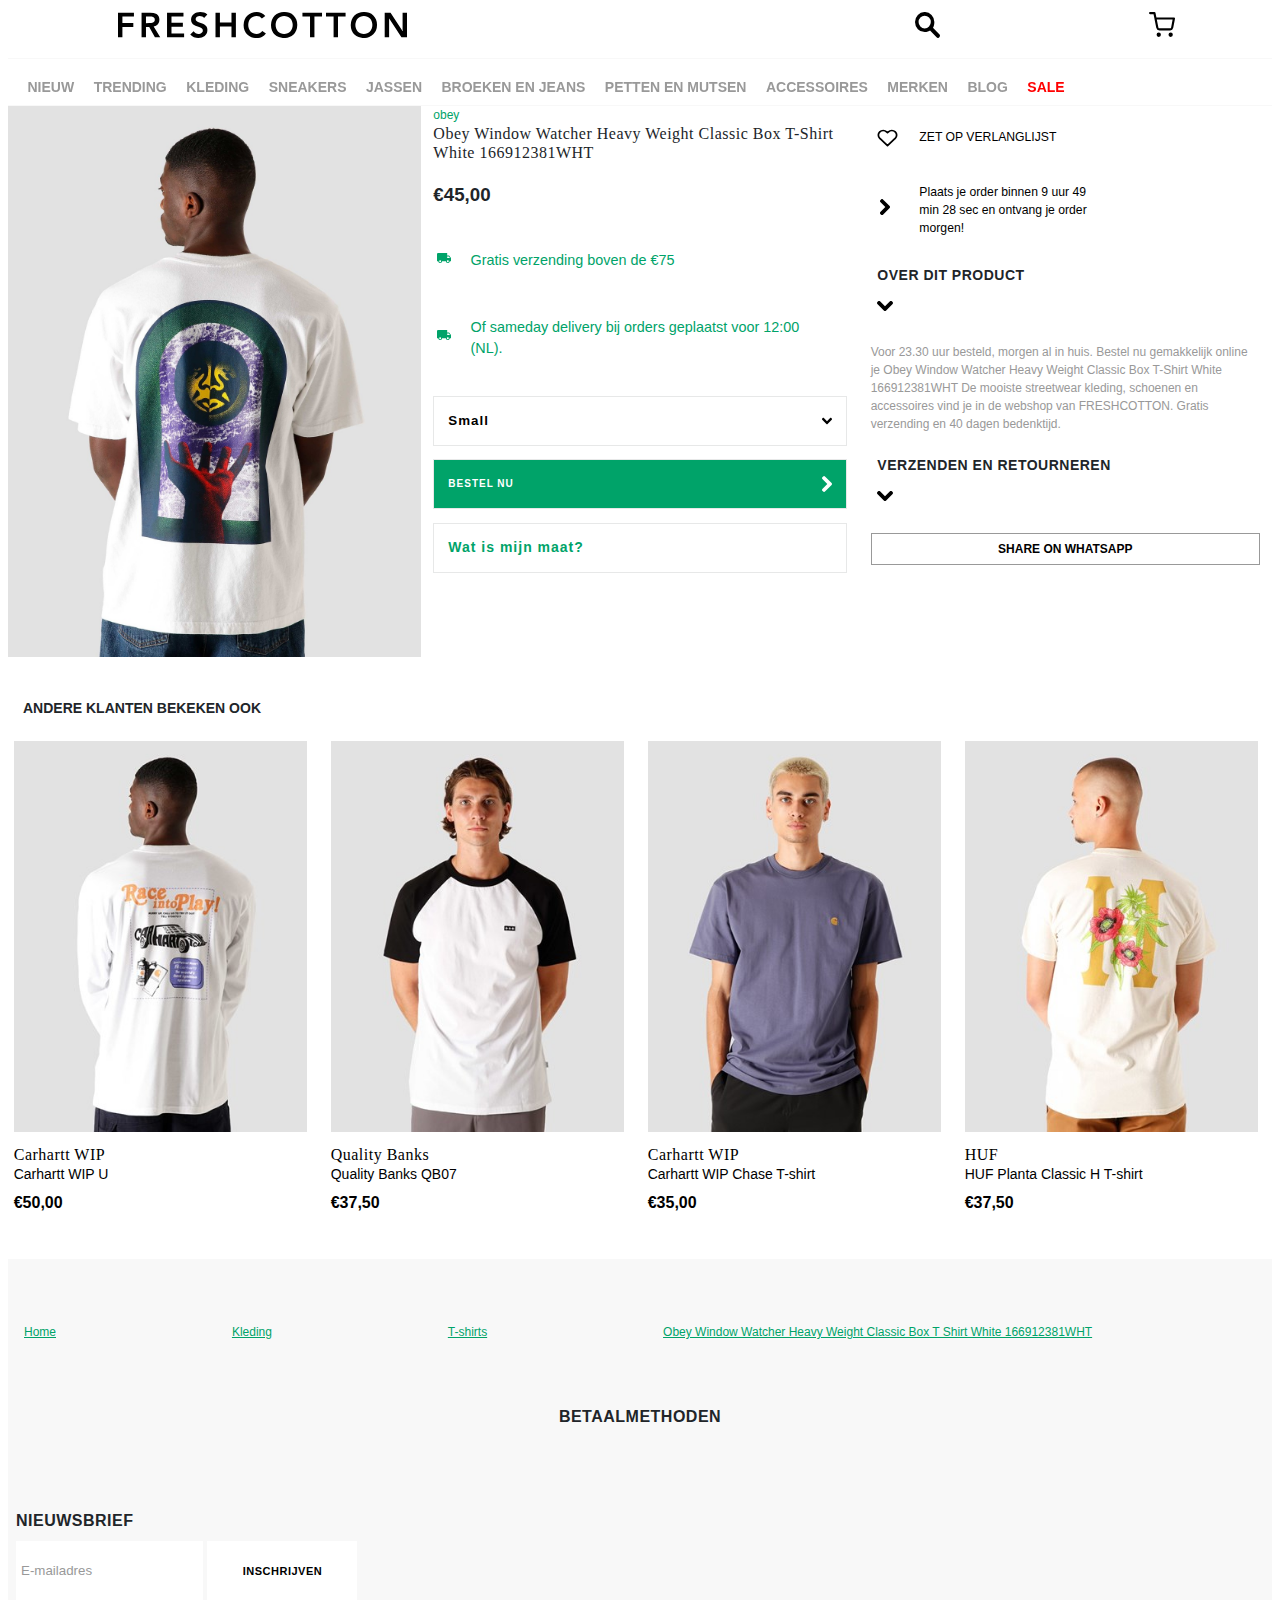
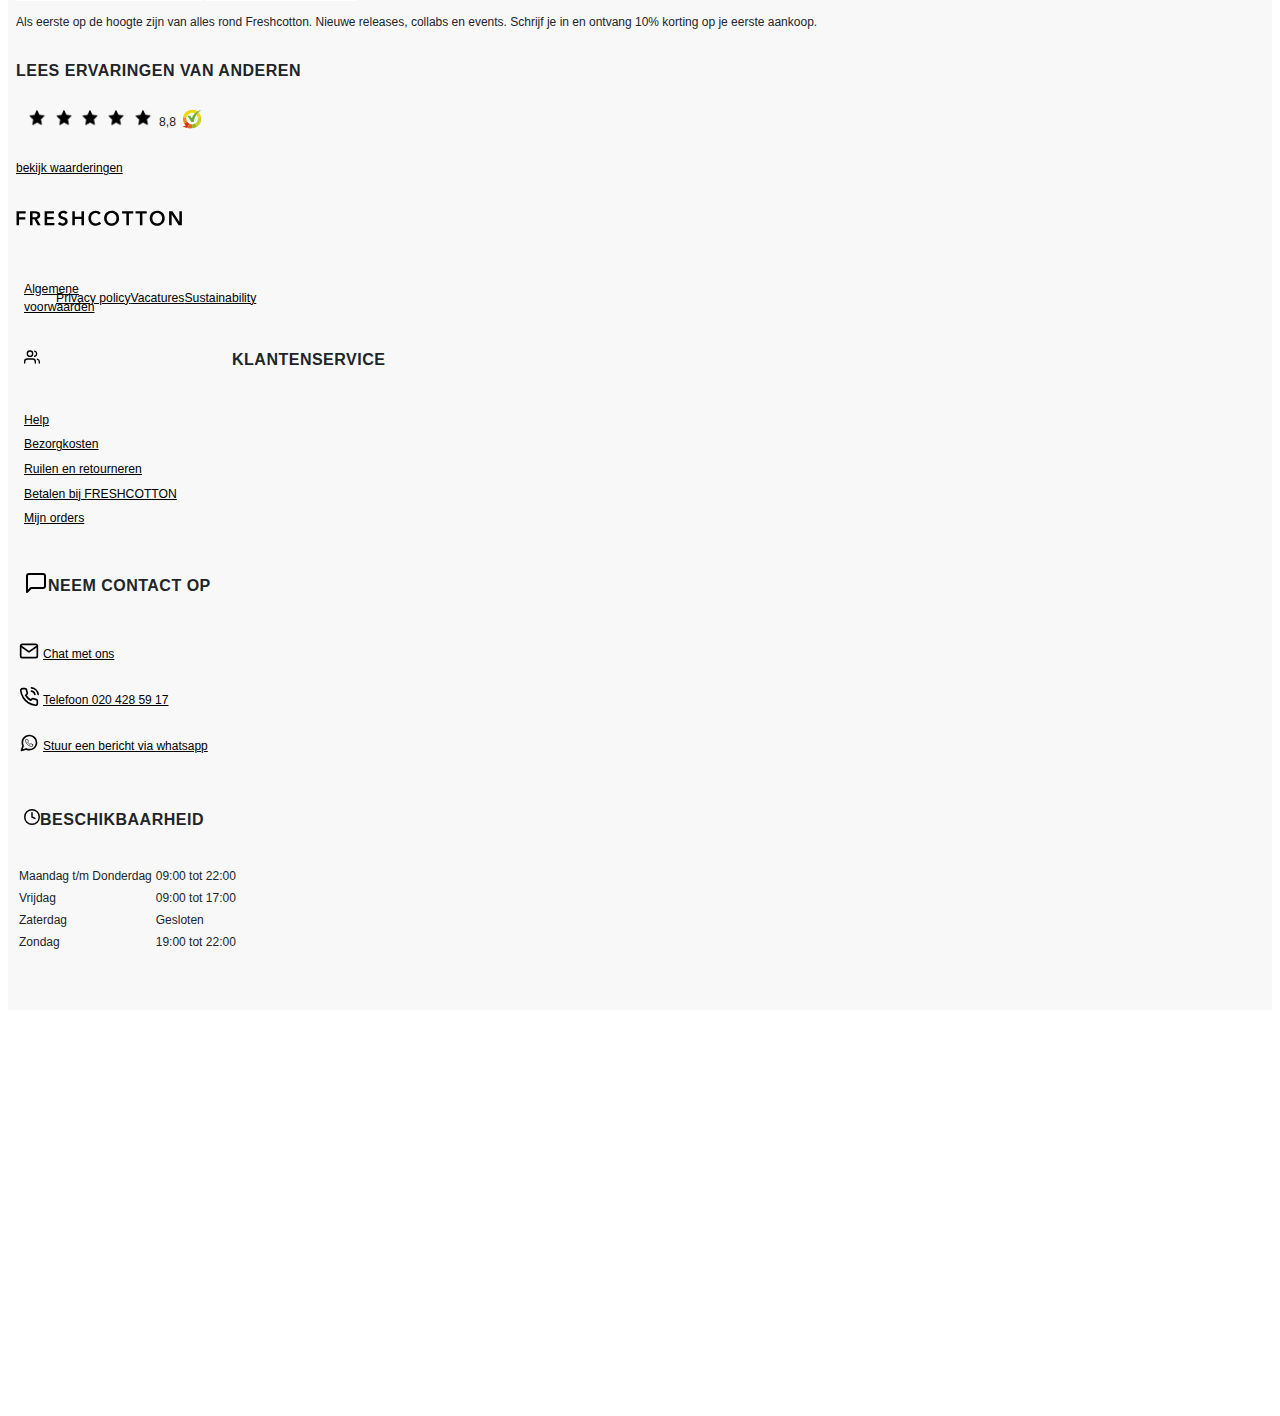
==== commit b5660c34: "Add files via upload" ====
--- a/productpagina.html
+++ b/productpagina.html
@@ -98,7 +98,21 @@
             <button>
                 Small
                 <img src="images/icons/arrow-down.svg" alt="arrow down">
-            </button>
+			</button>
+			<ul>
+				<li>
+					<a href="">Small</a>
+				</li>
+				<li>
+					<a href="">Medium</a>
+				</li>
+				<li>
+					<a href="">Large</a>
+				</li>
+				<li>
+					<a href="">Xlarge</a>
+				</li>
+			</ul>
             <form action="">
                 <button>
                     <p>bestel nu</p> 
--- a/styles/style.css
+++ b/styles/style.css
@@ -15,19 +15,18 @@
 }
 
 img {
+
   max-width: 100%;
+
 }
 
 li {
 
   list-style: none;
-}
-
+
+}
 
 /* HEADER */
-
-
-
  header nav {
   width: 100%;
   left: 0;
@@ -37,7 +36,6 @@
   margin-left: auto;
   margin-right: auto;
   flex-grow: 1;
-  
   
 }
 
@@ -53,6 +51,7 @@
   max-height: 50px;
   display: flex;
   justify-content: space-around;
+
 }
 
 /* logo */
@@ -98,6 +97,7 @@
   display: flex;
   align-items: center;
   max-width: 6em;
+
 }
 
 header nav img {
@@ -106,14 +106,10 @@
   height: 30px;
   vertical-align: middle;
   display: flex;
-}
-
-
-
+
+}
 
 /* main */
-
-
 /* bestel info */
 main section:first-child ul {
 
@@ -129,7 +125,6 @@
   padding: .5rem;
   margin: .5rem;
  
-
 }
 
 main section:first-child li {
@@ -150,7 +145,6 @@
 
 }
 
-
 /* main images */
 
 /* body main section:nth-child(2) ul { */
@@ -162,13 +156,12 @@
   flex-direction: column;
   margin: 0;
   padding: 8px;
-  align-items: center;
+  /* align-items: center; */
   width: 100%;
 
 }
 
 /* Speciaal voor jou geselecteerd */
-
 /* Titel */
 h2 {
 
@@ -181,6 +174,7 @@
     margin-right: 15px;
 
 }
+
 /* Container */
 main section:nth-of-type(3) ul {
   display:flex;
@@ -189,17 +183,20 @@
 }
 
 /* list item breedte gegeven van 50% waardoor ze in combinatie met de flexwrap over 2 regels vallen */
-main section:nth-of-type(3) li {
+body main section:nth-of-type(3) li {
+
   flex-basis:50%;
   padding: .357em;
   margin: 0em 0em 1em 0em;
 }
 
 main section:nth-of-type(3) a {
+
   text-decoration: none;
 }
 
 main section:nth-of-type(3) h3 {
+
   margin: .357em 0em 0em;
   color: #000000;
   font-size: 1em;
@@ -231,7 +228,6 @@
 
   grid-column: 1 / 3;
 }
-
 
 /* eerste ul voor afbeelding over de breedte van het scherm */
 /* main section:nth-of-type(4) ul:first-of-type {
@@ -311,7 +307,6 @@
   
 }
 
-
 /* FOOTER */
 footer {
 
@@ -360,15 +355,15 @@
   width: auto;
   padding:0px;
   margin:0px;
+
 }
 
 /* NIEUWSBRIEF FORM */
-
 footer section:nth-of-type(2) {
 
   background-color: #F8F8F8;
-  
   padding: .5em;
+
 }
 
 footer section:nth-of-type(2) h2 {
@@ -418,7 +413,6 @@
   border:none;
   cursor: pointer;
 
-
 }
 
 footer section:nth-of-type(2) form > p {
@@ -429,9 +423,7 @@
 
 }
 
-
 /* Lees ervaringen van een ander */
-
 footer section:nth-of-type(2) ul:first-of-type {
 
 display: flex;
@@ -443,11 +435,8 @@
 
 footer section:nth-of-type(2) ul:first-of-type li {
 
-
   justify-content: flex-start;
   padding: .2em;
-  
-
 
 }
 
@@ -458,12 +447,12 @@
   width: auto;
   padding:0px;
   margin:0px;
+
 }
 
 footer section:nth-of-type(2) ul:first-of-type p {
 
   margin: 0em .5em .4em 0em;
-
 
 }
 
@@ -479,15 +468,14 @@
   width: 12em;
   height: auto;
   margin: 2em 0em;
+
 }
 
 footer section:nth-of-type(2) ul:nth-of-type(3) {
 
-
   display: flex;
   flex-direction: row;
   
-
 }
 
 footer section:nth-of-type(2) ul:nth-of-type(3) li {
@@ -524,7 +512,6 @@
   display: flex;
   flex-direction: row;
 
-
 }
 
 footer section:nth-of-type(2) ul:nth-of-type(5) li {
@@ -595,15 +582,10 @@
   height: 30px;
 }
 
-
-
 /* PRODUCTPAGINA */
 
-
-
 /* HEADER */
-
-body.pp header  {
+/* body.pp header  {
 
   display: flex;
   flex-wrap: wrap;
@@ -627,7 +609,6 @@
 
 }
 
-
 body.pp header nav ul {
 
   flex-grow: 1;
@@ -638,7 +619,6 @@
   padding: 0;
   flex-grow: 4;
   margin-top: .5em;
-
   
 }
 
@@ -654,7 +634,6 @@
 }
 
 body.pp header nav button {
-
 
 background-color: white;
 border: none;
@@ -673,18 +652,20 @@
   
   display: flex;
   align-items: center;
+
 }
 
 body.pp header nav ul li:first-of-type img {
 
-
   margin: 0px;
+
 }
 
 
 body.pp header nav ul li:first-of-type p {
 
   margin: 0px;
+
 }
 
 body.pp header nav li:nth-of-type(2) {
@@ -694,13 +675,11 @@
   justify-content: center;
 }
 
-
 body.pp header nav a {
 
   display: block;
   line-height: 3.5em;
   text-align: center;
-  
 
 }
 
@@ -726,67 +705,7 @@
   max-width: 6em;
   cursor:pointer;
 
-}
-
-
-/* hamburger menu */
-
-body.pp header div {
-
-  background-color: white;
-  transform: translatex();
-  left: 1em;;
-}
-
-body.pp header div ul {
-
-  position:fixed;
-  background-color: white;
-  padding:0;
-  margin: 0;
-  left: 0;
-  right: 0;
-  width: 100vw;
-  height: 100vh;
-  top: 3em;
-  transform: translatex(-100%);
-
-  
-}
-
-body.pp header div ul.toonMenu {
-  /* jouw code hier */
-  transform: translatex(0);
-}
-
-body.pp header div ul li {
-
-
-  border-bottom: .1px #F8F8F8 solid;
-  padding: 1em 0em;
-  margin-left: 1em;
-
-}
-
-body.pp header div ul li a {
-
-  color: #999999;
-  font-weight: 700;
-  text-transform: uppercase;
-  text-decoration: none;
-  font-size: 14px;
-  margin: 0em .25em;
-  color:black;
-
-
-  
-  }
-  
-body.pp header div ul li:last-of-type a {
-  
-    color:#ff0000;
-  
-  }
+} */
 
 /* PRODUCTAFBEELDING */
 body.pp section:first-of-type img {
@@ -885,7 +804,6 @@
 }
 
 /* MAATFORM */
-
 body.pp section:nth-of-type(2) button:first-of-type {
 
   background-color: white;
@@ -899,12 +817,51 @@
   margin: 1em 0em;
   font-weight: 600;
   letter-spacing: 1px;
+  
 }
 
 body.pp section:nth-of-type(2) button:first-of-type img {
 
   max-width: 10px;
 }
+
+/* DROPDOWN OPTIES */
+
+body.pp section:nth-of-type(2) ul:last-of-type {
+
+  background-color: white;
+  display: flex;
+  flex-direction: column;
+  justify-content: left;
+  border: solid .01px #E7E8E8;
+  text-align: left;
+  align-items: flex-start;
+  opacity: 0;
+  display: none;
+  
+
+}
+
+body.pp section:nth-of-type(2) ul.toonOpties {
+
+  transition: 1.33s;
+  opacity: 1;
+  display: block;
+ 
+} 
+
+body.pp section:nth-of-type(2) ul:last-of-type li {
+
+  font-size: 14px;
+  padding: .75em 1em;
+
+}
+
+body.pp section:nth-of-type(2) ul:last-of-type li a:hover {
+
+  color: #28a745;
+}
+
 
 /* CTA bestellen */
 body.pp section:nth-of-type(2) form button:first-of-type {
@@ -945,7 +902,6 @@
 
 }
 
-
 /* ZET OP VERLANLIJST */
 
 body.pp section:nth-of-type(3) ul {
@@ -1003,6 +959,7 @@
 body.pp section:nth-of-type(3) ul:nth-of-type(2) img {
 
   width: 10px;
+
 }
 
 /* OVER DIT PRODUCT */
@@ -1013,7 +970,6 @@
 flex-direction: row;
 align-items: center;
 
-
 }
 
 body.pp section:nth-of-type(3) ul:nth-of-type(3) img {
@@ -1037,7 +993,6 @@
   font-weight: 200;
   font-size: 12px;
 }
-
 
 body.pp section:nth-of-type(3) article ul {
 
@@ -1077,6 +1032,11 @@
   letter-spacing: .5px;
   min-width: 200px;
 
+}
+
+body.pp section:nth-of-type(3) article li {
+
+  
 }
 
 /* SHARE ON WHATSAPP */
@@ -1109,10 +1069,8 @@
   font-weight: 800;
 }
 
-
 /* ANDERE KLANTEN BEKEKEN OOK
 /* Container */
-
 body.pp section:nth-of-type(4) ul {
   
   display:flex;
@@ -1147,7 +1105,6 @@
 } 
 
 /* FOOTER */
-
 body.pp footer {
 
   margin: 0px;
@@ -1155,7 +1112,6 @@
 }
 
 /* BREADCRUMB */
-
 body.pp footer section {
 
   width: 100%;
@@ -1182,7 +1138,6 @@
 width: auto;
 flex-wrap: wrap;
 
-  
 }
 
 body.pp footer section:first-of-type li a {
@@ -1192,7 +1147,6 @@
 
 
 /* BETAALMETHODE */
-
 body.pp footer section:nth-of-type(2) {
 
   width: 100%;
@@ -1213,6 +1167,7 @@
     padding: 2em 0em;
     width: 100%;
     right: 0;
+
   }
   
   body.pp footer section:nth-of-type(2) ul li {
@@ -1224,8 +1179,6 @@
     display: flex;
     justify-content: center;
     align-items: center;
-
-
   
   }
   
@@ -1236,19 +1189,18 @@
     width: auto;
     padding:0px;
     margin:0px;
+
   }
 
   /*  NIEUWSBRIEF */
-
   body.pp footer section:nth-of-type(3) {
 
     background-color: #F8F8F8;
-    
     padding: .5em;
+
   }
   
   body.pp footer section:nth-of-type(3) h2 {
-  
   
     font-size: 1em;
     letter-spacing: 0.5px;
@@ -1262,11 +1214,8 @@
     margin: 0.5em 0em;
     padding: 0.5em 0em;
    
-    
   }
 
-
-  
   body.pp footer section:nth-of-type(3) form input {
   
     min-width: 150px;
@@ -1330,12 +1279,12 @@
       width: auto;
       padding:0px;
       margin:0px;
+
     }
     
     body.ppfooter section:nth-of-type(3) ul:first-of-type p {
     
       margin: 0em .5em .4em 0em;
-    
     
     }
     
@@ -1355,11 +1304,9 @@
     
     body.pp footer section:nth-of-type(3) ul:nth-of-type(3) {
     
-    
       display: flex;
       justify-content: flex-start;
       flex-direction: row;
-      
     
     }
     
@@ -1372,7 +1319,6 @@
       max-height: 40px;
       font-size: 1em;
       
-    
     }
     
     body.pp footer section:nth-of-type(3) ul:nth-of-type(3) img {
@@ -1386,20 +1332,18 @@
       margin: 0px .5em;
     }
 
-    
       body.pp footer section:nth-of-type(3) ul:nth-of-type(4) {
     
       margin: .5em 0em;
+
     }
     
     /* NEEM CONTACT OP */
-    
     footer section:nth-of-type(2) ul:nth-of-type(5) {
     
       display: flex;
       flex-direction: row;
-    
-    
+
     }
     
     footer section:nth-of-type(2) ul:nth-of-type(5) li {
@@ -1424,8 +1368,8 @@
     }
     
     /* OPTIES */
-    
     footer table:first-of-type tr {
+
       margin: 0em 0em 1.125em;
       
     }
@@ -1446,6 +1390,7 @@
     footer section:nth-of-type(2) ul:nth-of-type(6) li {
     
       justify-content: flex-start;
+
     }
     
     footer table:nth-of-type(2) td {
@@ -1457,16 +1402,16 @@
 
     body.pp footer section:nth-child(3) ul {
 
-
       display: flex;
       flex-direction: column;
       padding: 8px;
     
     }
-    
+
     body.pp footer a {
 
       text-decoration: underline;
+
     }
 
     body.pp footer section:nth-child(3) ul li {
@@ -1476,11 +1421,11 @@
     }
 
     /* KLANTENSERVICE titel*/
-
     body.pp footer section:nth-of-type(3) ul:nth-of-type(3) {
 
       display: flex;
       justify-content: flex-start;
+
     }
 
     body.pp footer section:nth-of-type(3) ul:nth-of-type(3) li:first-of-type {
@@ -1490,13 +1435,13 @@
     }
 
      /* NEEM CONTACT OP titel*/
-
      body.pp footer section:nth-of-type(3) ul:nth-of-type(5) {
 
       display: flex;
       justify-content: flex-start;
       flex-direction: row;
       align-items: center;
+
     }
 
     body.pp footer section:nth-of-type(3) ul:nth-of-type(5) li:first-of-type {
@@ -1506,8 +1451,6 @@
     }
 
     /* BESCHIKBAARHEID */
-
-
     body.pp footer section:nth-of-type(3) ul:nth-of-type(6) {
 
       display: flex;
@@ -1521,33 +1464,78 @@
       max-width: 1.8em;
     }
 
-
-    /* GRID */
-
-/* .gridcontainer {
-
-  display:grid;
-  grid-template-columns:repeat(auto-fit, minmax(250px, 1fr));
-
-
-}
-
-.gridcontainer:first-child {
-  grid-column-start:1;
-  grid-column-end:-1;
-} */
-
-    /* Uitleg video of som 4 van oefening 1 */
-
 /* MEDIA QUERIES */
 
+@media (max-width: 768px)  { 
+
+header div {
+
+  background-color: white;
+  transform: translatex();
+  left: 1em;;
+}
+
+header div ul {
+
+  position:fixed;
+  background-color: white;
+  padding:0;
+  margin: 0;
+  left: 0;
+  right: 0;
+  width: 100vw;
+  height: 100vh;
+  top: 3em;
+  transform: translatex(-100%);
+  transition: .5s ease;
+ 
+}
+
+header div ul.toonMenu {
+  
+  transform: translatex(0);
+  transition: .5s ease;
+}
+
+header div ul li {
+
+
+  border-bottom: .1px #F8F8F8 solid;
+  padding: 1em 0em;
+  margin-left: 1em;
+
+}
+
+header div ul li a {
+
+  color: #999999;
+  font-weight: 700;
+  text-transform: uppercase;
+  text-decoration: none;
+  font-size: 14px;
+  margin: 0em .25em;
+  color:black;
+  
+  }
+  
+header div ul li:last-of-type a {
+  
+    color:#ff0000;
+  
+  }
+}
+
 /* SMALL SCREEN  */
-
 @media (min-width: 768px)  { 
 
+  /* header */
+  header nav ul li:nth-of-type(2) {
+    order: -1 ;
+    min-width: 25%;
+  }
+
   /* EERSTE SECTION */
-
-  main section:nth-of-type(2) ul {
+ body main section:nth-of-type(2) ul {
     /* CONTAINER  */
     display: grid;
     grid-template-columns: repeat(3, 1fr);
@@ -1558,15 +1546,15 @@
    
   }
 
-
+  
   li.shophere {
 
     grid-column: 1 / 4;
   }
 
+  
 
   /* SPECIAAL VOOR JOU GESELECTEERD */
-
   main section:nth-of-type(3) ul {
 
     /* GRID CONTAINER WANT FLEX LUISTERDE NIET  */
@@ -1582,7 +1570,6 @@
   }
 
   /* Vierde section met merkcategorieen */ 
-
   main section:nth-of-type(4) ul:first-of-type {
 
     /* CONTAINER  */
@@ -1616,9 +1603,6 @@
   margin: 0em 0em 1em 0em;
 
 }
-
-
-
 /* --------------------------------- PRODUCTPAGINA --------------------------------- */
 
 /* gridcontainer */
@@ -1652,12 +1636,15 @@
 
 }
 
-
 /* subnav */
-
-body.pp header div {
-
-  visibility: visible;
+nav button {
+
+  visibility: hidden;
+
+}
+
+header div {
+
   background-color: white;
   width: 100%;
   height: 3em;
@@ -1667,61 +1654,62 @@
 
 }
 
-body.pp header div ul {
+header div ul {
 
   display: flex;
   justify-content: flex-start;
+  flex-wrap: nowrap;
   padding-left: 1em;
   width: 100%;
-
-}
-
-
-body.pp header div ul li a {
+  transform: translatex(0);
+
+}
+
+header div ul li {
+
+  margin-right: 1%;
+
+}
+
+header div ul li a {
 
 color: #999999;
 font-weight: 700;
 text-transform: uppercase;
 text-decoration: none;
-font-size: 14px;
+font-size: 11px;
 margin: 0em .25em;
 
 }
 
-body.pp header div ul li:last-of-type a {
+header div ul li:last-of-type a {
 
   color:#ff0000;
 
 }
 
-body.pp main {
-
-  margin-top: 4.5em;
-}
-
-
 }
 
 /* MEDIUM SCREEN  */
-
 @media (min-width: 994px)  { 
 
-
+  header div ul li a {
+
+    color: #999999;
+    font-weight: 700;
+    text-transform: uppercase;
+    text-decoration: none;
+    font-size: 14px;
+    margin: 0em .25em;
+    
 
 /* --------------------------------- PRODUCTPAGINA --------------------------------- */
 
-
-
 }
 
 /* MEDIUM SCREEN  */
-
 @media (min-width: 1054px)  { 
 
-
-
   /* --------------------------------- PRODUCTPAGINA --------------------------------- */
 
-
-
-}
+}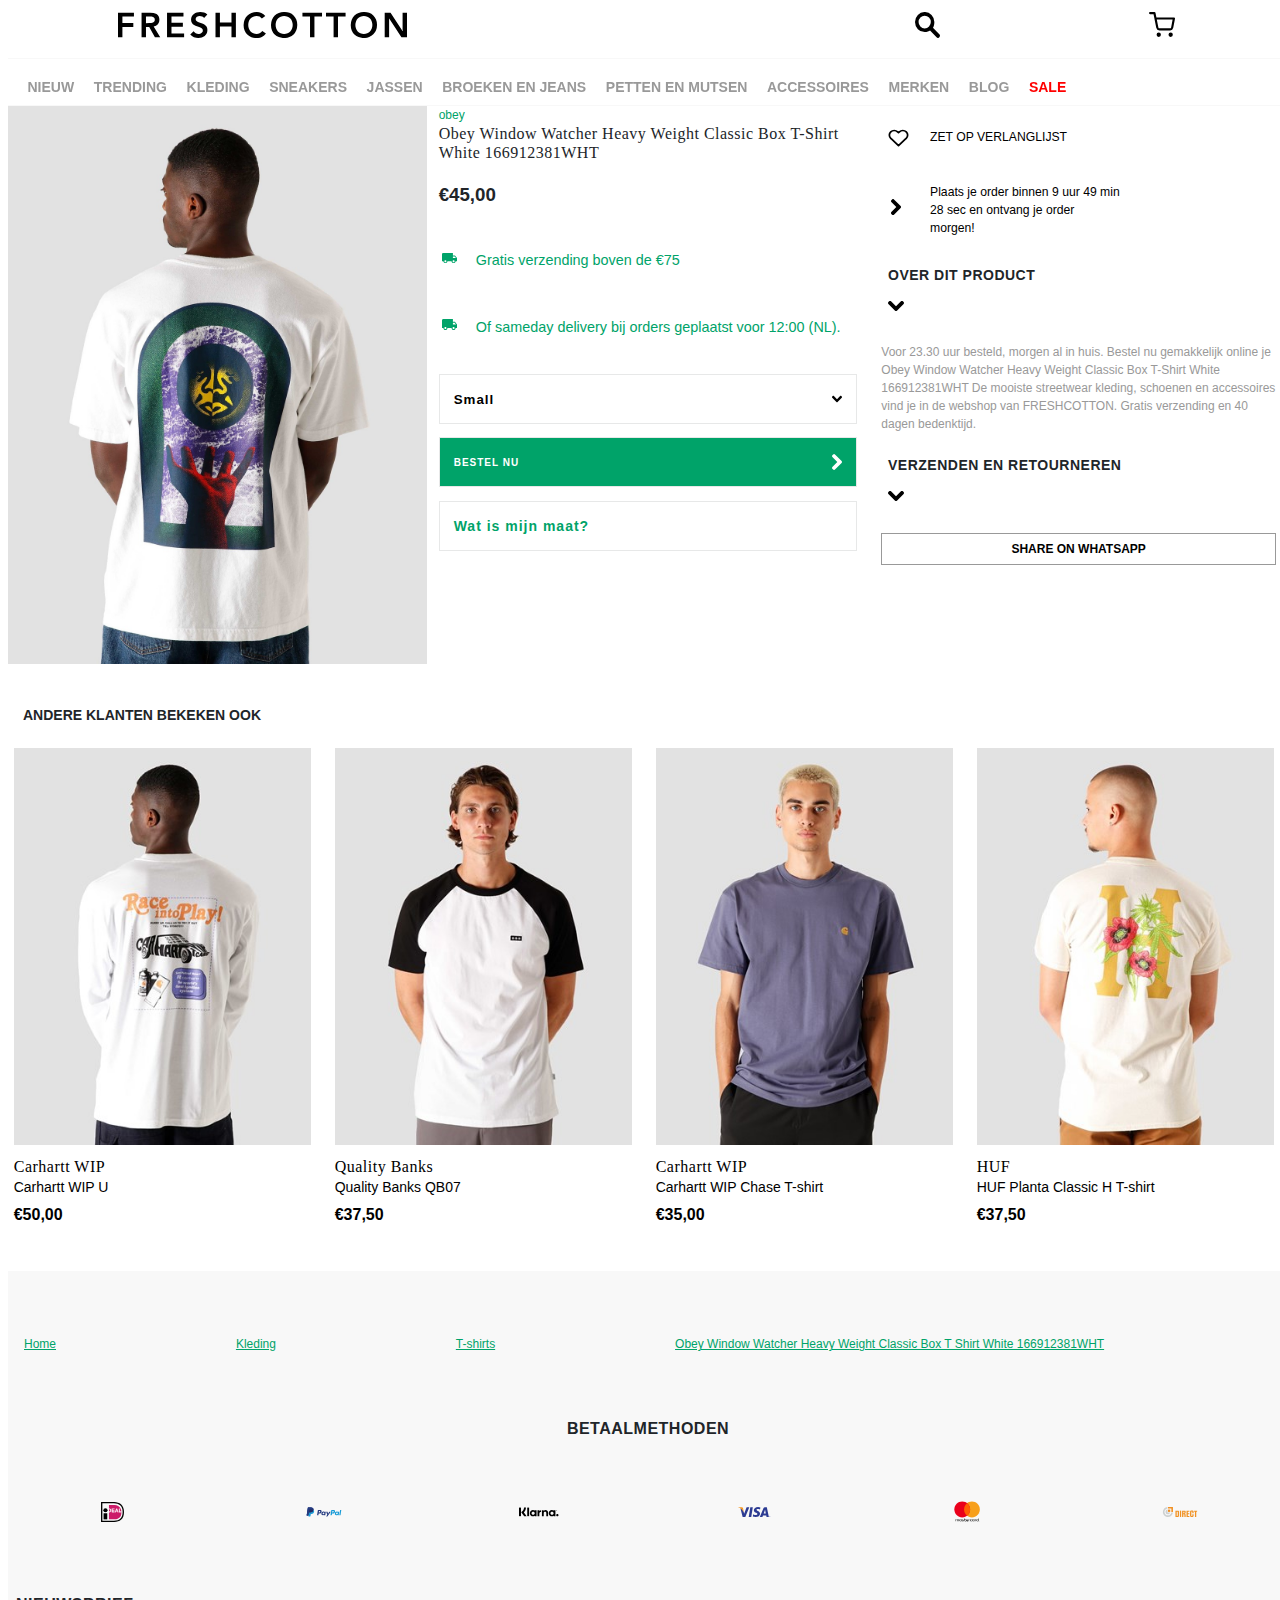
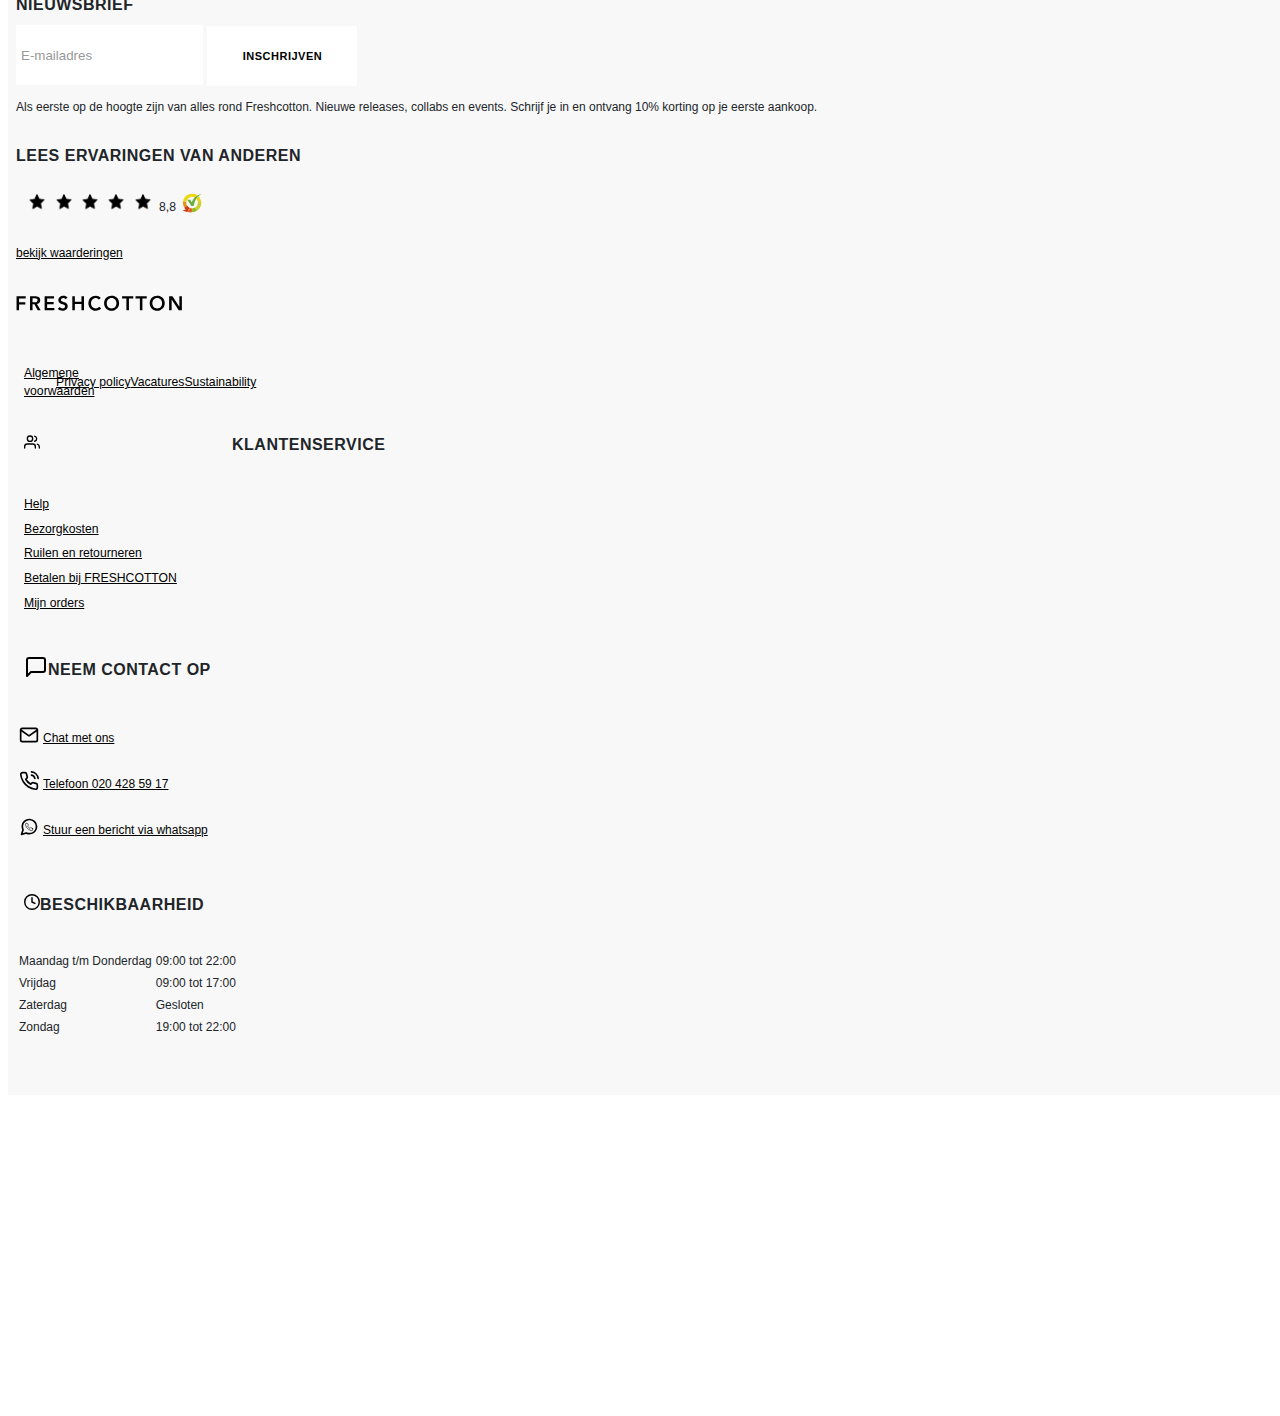
==== commit 035c482c: "Add files via upload" ====
--- a/productpagina.html
+++ b/productpagina.html
@@ -210,9 +210,7 @@
 				</li>
 			</ul>
 		</section> 
-
 	</main>
-
 
  <footer class="pp">
 			
--- a/styles/style.css
+++ b/styles/style.css
@@ -1,6 +1,11 @@
 /* CSS Document */
 *, *::after, *::before {
   box-sizing:border-box;  
+}
+
+html {
+
+  min-width: 100%;
 }
 
 body {
@@ -11,6 +16,7 @@
   background-color: #fff;
   font-family: 'Karla', sans-serif;
   height: 3000px;
+  width: 100vw;
   
 }
 
@@ -332,6 +338,7 @@
   display: flex;
   background: none;
   height:30px;
+  flex-wrap: wrap;
   
 }
 
@@ -399,12 +406,12 @@
 }
 
 footer section:nth-of-type(2) form button {
-  min-width: 150px;
+  min-width: 120px;
   margin: 0px;
   padding: 0px;
   height: 48px;
   text-transform: uppercase;
-  font-size: 14px;
+  font-size: 12px;
   letter-spacing: 0.5px;
   color: black;
   letter-spacing: .5px;
@@ -820,14 +827,13 @@
   
 }
 
-body.pp section:nth-of-type(2) button:first-of-type img {
+body.pp main section:nth-of-type(2) button:first-of-type img {
 
   max-width: 10px;
 }
 
 /* DROPDOWN OPTIES */
-
-body.pp section:nth-of-type(2) ul:last-of-type {
+body.pp main section:nth-of-type(2) ul:last-of-type {
 
   background-color: white;
   display: flex;
@@ -842,7 +848,7 @@
 
 }
 
-body.pp section:nth-of-type(2) ul.toonOpties {
+body.pp main section:nth-of-type(2) ul.toonOpties {
 
   transition: 1.33s;
   opacity: 1;
@@ -850,14 +856,14 @@
  
 } 
 
-body.pp section:nth-of-type(2) ul:last-of-type li {
+body.pp main section:nth-of-type(2) ul:last-of-type li {
 
   font-size: 14px;
   padding: .75em 1em;
 
 }
 
-body.pp section:nth-of-type(2) ul:last-of-type li a:hover {
+body.pp main section:nth-of-type(2) ul:last-of-type li a:hover {
 
   color: #28a745;
 }
@@ -1166,8 +1172,7 @@
     height:30px;
     padding: 2em 0em;
     width: 100%;
-    right: 0;
-
+    flex-wrap: wrap;
   }
   
   body.pp footer section:nth-of-type(2) ul li {
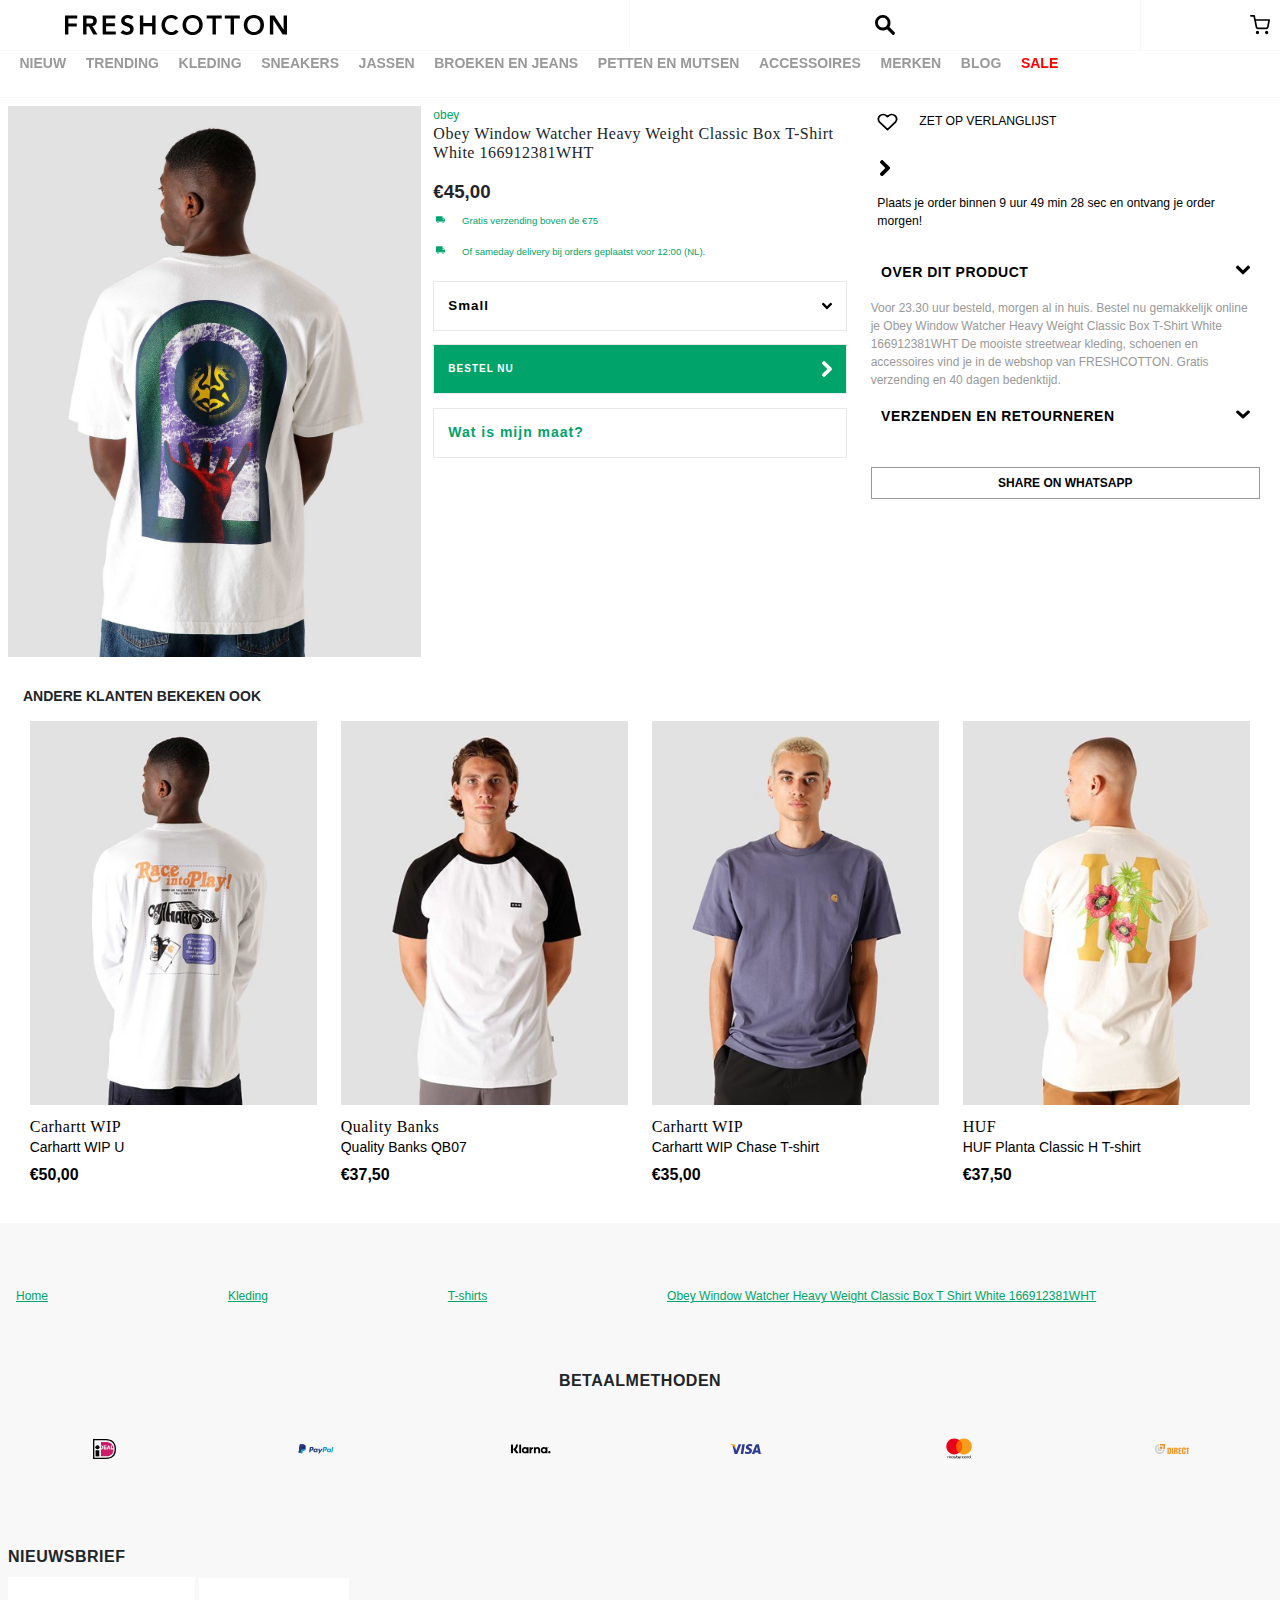
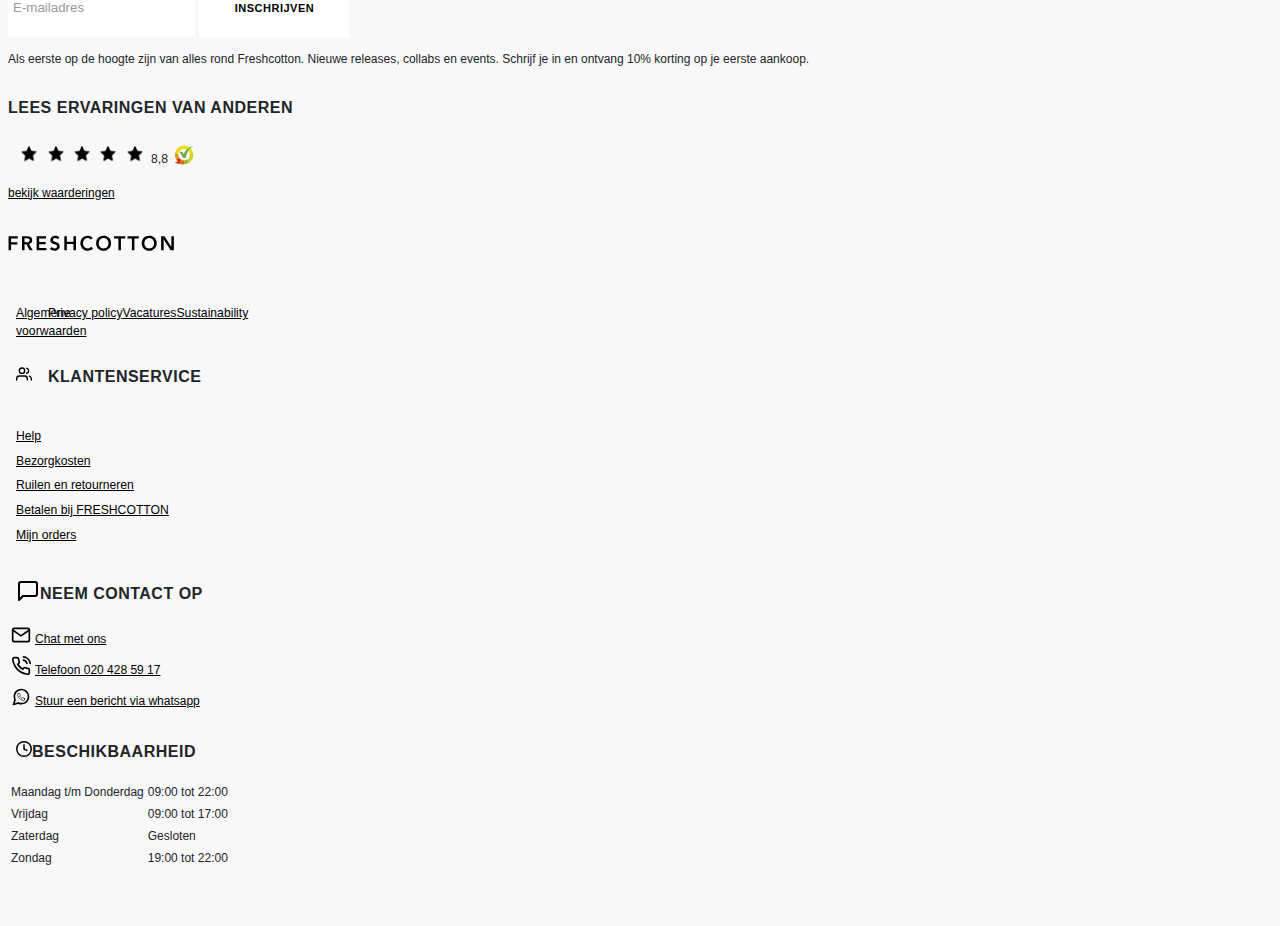
==== commit 30c9e633: "Add files via upload" ====
--- a/productpagina.html
+++ b/productpagina.html
@@ -31,6 +31,11 @@
 					<img src="images/icons/search.svg" alt="search">
 				</a>
 			</li>
+			<li>
+				<input value="Waar ben je naar op zoek?" type="text" /><button>
+				  zoeken
+				</button>
+			  </li>
 			<li>
 				<a href="">
 					<img src="images/icons/shopping-cart.svg" alt="">
@@ -145,26 +150,43 @@
 				</li>
 			</ul>
 
-			<article>
-            <ul>
-                <li>
-                    <h4>over dit product</h4>
-				</li>
-				<li>
-					<img src="images/icons/arrow-down.svg" alt="">
-				</li>
-			</ul>
-		
-            <p>Voor 23.30 uur besteld, morgen al in huis. Bestel nu gemakkelijk online je Obey Window Watcher Heavy Weight Classic Box T-Shirt White 166912381WHT De mooiste streetwear kleding, schoenen en accessoires vind je in de webshop van FRESHCOTTON. Gratis verzending en 40 dagen bedenktijd.</p>
-            <ul>
-				<li>
-					<h4>verzenden en retourneren</h4>
-				</li>
-                <li>
-                    <img src="images/icons/arrow-down.svg" alt="">
-                </li>
-            </ul>
-			<a href="">share on whatsapp</a>
+		<article>
+			<button>
+				<ul>
+					<li>
+						<h4>over dit product</h4>
+					</li>
+					<li>
+						<img src="images/icons/arrow-down.svg" alt="">
+					</li>
+				</ul>
+			</button>		
+			<p>Voor 23.30 uur besteld, morgen al in huis. Bestel nu gemakkelijk online je Obey Window Watcher Heavy Weight Classic Box T-Shirt White 166912381WHT De mooiste streetwear kleding, schoenen en accessoires vind je in de webshop van FRESHCOTTON. Gratis verzending en 40 dagen bedenktijd.</p>
+			
+			<button>
+					<ul>
+						<li>
+							<h4>verzenden en retourneren</h4>
+						</li>
+						<li>
+							<img src="images/icons/arrow-down.svg" alt="">
+						</li>
+					</ul>
+			</button>
+			<p>
+				Nederland
+				€ 3,50. Gratis verzending vanaf €75,00 , Same day delivery € 6,00. Gratis vanaf € 250,00
+				
+				Belgie, Duitsland
+				€ 3,50. Gratis verzending vanaf €75,00
+				
+				Retourneren
+				Ruime bedenktijd van 40 dagen. Meld je retour eenvoudig aan in je account
+				</p>
+
+
+			<a href="whatsapp://send?text=http://www.Freshcotton.com"
+			>share on whatsapp</a>
 		</article>
 		</section>
 
--- a/styles/style.css
+++ b/styles/style.css
@@ -1,48 +1,49 @@
 /* CSS Document */
-*, *::after, *::before {
-  box-sizing:border-box;  
-}
-
-html {
-
-  min-width: 100%;
-}
+*,
+*::after,
+*::before {
+  box-sizing: border-box;
+  margin: 0;
+}
+
+*::selection {
+  color:white;
+  background:#00a369;
+  height: 10px;
+}
+
 
 body {
-
   font-weight: 400;
   line-height: 1.5;
   color: #212529;
   background-color: #fff;
-  font-family: 'Karla', sans-serif;
-  height: 3000px;
+  font-family: "Karla", sans-serif;
   width: 100vw;
-  
+}
+
+main {
+  margin: 0.5em;
 }
 
 img {
-
   max-width: 100%;
-
 }
 
 li {
-
   list-style: none;
-
 }
 
 /* HEADER */
- header nav {
+header nav {
   width: 100%;
   left: 0;
   top: 0;
-  top:0;
+  top: 0;
   height: 50px;
   margin-left: auto;
   margin-right: auto;
   flex-grow: 1;
-  
 }
 
 header nav ul {
@@ -57,7 +58,6 @@
   max-height: 50px;
   display: flex;
   justify-content: space-around;
-
 }
 
 /* logo */
@@ -65,30 +65,25 @@
   flex-grow: 1;
   min-width: 50%;
   justify-content: center;
-  
 }
 
 header nav li {
-  
   max-width: 6em;
   height: 50px;
   margin-left: 8px;
   margin-right: 8px;
   display: flex;
-  justify-content:center;
+  justify-content: center;
   align-items: center;
   padding: 0px;
-  
-} 
+}
 
 header nav a {
-
   width: auto;
   height: 24px;
   display: flex;
-  justify-content:center;
-  align-items: center;
-
+  justify-content: center;
+  align-items: center;
 }
 
 /* MENU */
@@ -103,52 +98,66 @@
   display: flex;
   align-items: center;
   max-width: 6em;
-
+}
+
+header nav button:hover {
+  transition: 0.2s ease;
+  transform: scale(1.3);
 }
 
 header nav img {
-
   padding: 2px;
-  height: 30px;
-  vertical-align: middle;
-  display: flex;
-
+  height: 1.5em;
+  min-height: 10px;
+  display: flex;
+  flex-shrink: 0;
+}
+
+header nav img:hover {
+  transition: 0.2s ease;
+  transform: scale(1.3);
+}
+
+/* ZOEKBALK */
+header nav ul li:nth-of-type(3) {
+  display: none;
 }
 
 /* main */
+
+main section ul img:hover {
+  transition: 0.2s ease;
+  transform: scale(1.012);
+  box-shadow: 0px 1px 17px -8px #000000;
+  box-shadow: 0px 1px 17px -8px #000000;
+}
 /* bestel info */
 main section:first-child ul {
-
   display: flex;
   background: #f8f8f8;
   color: #999;
   flex-direction: row;
-  font-size:.50em;
+  font-size: 0.5em;
   font-weight: 400;
   text-transform: uppercase;
   align-items: center;
   justify-content: center;
-  padding: .5rem;
-  margin: .5rem;
- 
+  padding: 0.5rem;
+  margin: 0.5rem;
 }
 
 main section:first-child li {
-
-align-items: center;
-justify-content: center;
-margin-right: .5em;
-margin-left: .5em;
-
+  align-items: center;
+  justify-content: center;
+  margin-right: 0.5em;
+  margin-left: 0.5em;
 }
 
 main section:first-child img {
-
-  padding: .1em;
+  padding: 0.1em;
   align-items: baseline;
   width: 1em;
   margin-right: 0.5em;
-
 }
 
 /* main images */
@@ -156,7 +165,6 @@
 /* body main section:nth-child(2) ul { */
 
 body main section:nth-of-type(2) ul {
-
   display: flex;
   justify-content: flex-start;
   flex-direction: column;
@@ -164,77 +172,67 @@
   padding: 8px;
   /* align-items: center; */
   width: 100%;
-
 }
 
 /* Speciaal voor jou geselecteerd */
 /* Titel */
 h2 {
-
-    font-size: .875em;
-    font-weight: 700;
-    color: #212529;
-    text-transform: uppercase;
-    text-align: left;
-    margin-left: 15px;
-    margin-right: 15px;
-
+  font-size: 0.875em;
+  font-weight: 700;
+  color: #212529;
+  text-transform: uppercase;
+  text-align: left;
+  margin-left: 15px;
+  margin-right: 15px;
 }
 
 /* Container */
 main section:nth-of-type(3) ul {
-  display:flex;
-  flex-wrap:wrap;
-  padding: 0em .5em;
+  display: flex;
+  flex-wrap: wrap;
+  padding: 0em 0.5em;
 }
 
 /* list item breedte gegeven van 50% waardoor ze in combinatie met de flexwrap over 2 regels vallen */
 body main section:nth-of-type(3) li {
-
-  flex-basis:50%;
-  padding: .357em;
+  flex-basis: 50%;
+  padding: 0.357em;
   margin: 0em 0em 1em 0em;
 }
 
 main section:nth-of-type(3) a {
-
   text-decoration: none;
 }
 
 main section:nth-of-type(3) h3 {
-
-  margin: .357em 0em 0em;
+  margin: 0.357em 0em 0em;
   color: #000000;
   font-size: 1em;
 }
 
 main section:nth-of-type(3) p {
-  
   color: #000000;
-  font-size: .875em;
-  margin: 0px;
-
+  font-size: 0.875em;
+  margin: 0px;
 }
 
 /* Vierde section met merkcategorieen */
-
 main section:nth-of-type(4) ul:first-of-type {
-
-      /* CONTAINER  */
-      display: grid;
-      grid-template-columns: 1fr 1fr;
-      grid-template-rows: 1fr auto; 
-      grid-row-gap: .4em;
-      grid-column-gap: .75em;
-      padding-left: 0px;
-
-}
-
-main section:nth-of-type(4) ul li:first-of-type {
-
+  /* CONTAINER  */
+  display: grid;
+  grid-template-columns: 1fr 1fr;
+  grid-template-rows: 1fr auto;
+  grid-row-gap: 0.4em;
+  grid-column-gap: 0.75em;
+  padding-left: 0px;
+  margin: 0.5em;
+}
+
+body main section:nth-of-type(4) ul li:first-of-type {
   grid-column: 1 / 3;
 }
 
+/* GEKOZEN VOOR OPTIE MET GRID OMDAT IK DIT BETER WERKEND KREEG */
 /* eerste ul voor afbeelding over de breedte van het scherm */
 /* main section:nth-of-type(4) ul:first-of-type {
   display: flex;
@@ -269,13 +267,12 @@
 
 main section:nth-of-type(5) ul {
   margin: 0;
-  padding:0;
+  padding: 0;
 }
 
 main section:nth-of-type(5) li {
   margin: 1.5em 0em 0em 0em;
-  padding:0.5em;
-
+  padding: 0.5em;
 }
 
 main section:nth-of-type(5) a {
@@ -284,123 +281,103 @@
 
 main section:nth-of-type(5) img {
   height: auto;
-  margin: .5em;
+  margin: 0.5em;
 }
 
 main section:nth-of-type(5) h4 {
-  font-size: 0.750em;
+  font-size: 0.75em;
   color: #999999;
   margin: 0em 0.5em;
-  padding:0;
+  padding: 0;
 }
 
 main section:nth-of-type(5) h3 {
   font-size: 1em;
   color: #000000;
   margin: 0em 0.5em;
-  padding:0;
+  padding: 0;
 }
 
 main section:nth-of-type(5) p {
   font-size: 0.875em;
   color: #212529;
   margin: 0em 0.5em;
-  padding:0;
+  padding: 0;
   height: 88px;
   margin-bottom: 1rem;
   font-weight: 100;
   letter-spacing: 0.5px;
-  
 }
 
 /* FOOTER */
 footer {
-
   padding: 1em 0em;
-
 }
 
 /* betaalmethoden / Section 1 */
 footer section:nth-of-type(1) {
-
-padding: 2em 1em;
-margin: 2em 1em;
+  padding: 2em 1em;
+  margin: 2em 1em;
 }
 
 footer section:nth-of-type(1) h2 {
-
   text-align: center;
-
 }
 
 footer section:nth-of-type(1) ul {
-
   display: flex;
   background: none;
-  height:30px;
+  height: 30px;
   flex-wrap: wrap;
-  
 }
 
 footer section:nth-of-type(1) li {
-
   flex-grow: 1;
   max-height: 30px;
-  padding:.5em;
-  margin:0px;
-  display: flex;
-  justify-content:center;
+  padding: 0.5em;
+  margin: 0px;
+  display: flex;
+  justify-content: center;
   align-items: center;
   color: #00a369;
-
 }
 
 footer section:nth-of-type(1) img {
-
   min-height: 30px;
   max-width: 70px;
   width: auto;
-  padding:0px;
-  margin:0px;
-
+  padding: 0px;
+  margin: 0px;
 }
 
 /* NIEUWSBRIEF FORM */
 footer section:nth-of-type(2) {
-
-  background-color: #F8F8F8;
-  padding: .5em;
-
+  background-color: #f8f8f8;
+  padding: 0.5em;
 }
 
 footer section:nth-of-type(2) h2 {
-
-
   font-size: 1em;
   letter-spacing: 0.5px;
   padding: 0px;
   margin: 0.5em 0em;
-
 }
 
 footer section:nth-of-type(2) form {
-
   margin: 0.5em 0em;
   padding: 0.5em 0em;
   width: 90%;
   margin: 1em 0;
-  
 }
 
 footer section:nth-of-type(2) form input {
-
   width: 50%;
   max-height: 48px;
-  background-color:white;
+  background-color: white;
   border: none;
   margin: 0px;
-  padding: .75em 1em !important;
-  letter-spacing: .5px;
+  padding: 0.75em 1em !important;
+  letter-spacing: 0.5px;
   height: 48px;
   color: #999;
 }
@@ -414,324 +391,167 @@
   font-size: 12px;
   letter-spacing: 0.5px;
   color: black;
-  letter-spacing: .5px;
+  letter-spacing: 0.5px;
   font-weight: bold;
-  background-color:white;
-  border:none;
+  background-color: white;
+  border: none;
   cursor: pointer;
-
 }
 
 footer section:nth-of-type(2) form > p {
-
   margin: 0.5em 0em;
   padding: 0.5em 0em;
-  font-size: .75em;
-
+  font-size: 0.75em;
 }
 
 /* Lees ervaringen van een ander */
 footer section:nth-of-type(2) ul:first-of-type {
-
-display: flex;
-flex-direction: row;
-align-items: center;
-margin: 0px;
-
+  display: flex;
+  flex-direction: row;
+  align-items: center;
+  margin: 0px;
 }
 
 footer section:nth-of-type(2) ul:first-of-type li {
-
-  justify-content: flex-start;
-  padding: .2em;
-
+  justify-content: flex-start;
+  padding: 0.2em;
 }
 
 footer section:nth-of-type(2) ul:first-of-type img {
-  
   min-height: 1.25em;
   max-width: 1.25em;
   width: auto;
-  padding:0px;
-  margin:0px;
-
+  padding: 0px;
+  margin: 0px;
 }
 
 footer section:nth-of-type(2) ul:first-of-type p {
-
-  margin: 0em .5em .4em 0em;
-
+  margin: 0em 0.5em 0.4em 0em;
 }
 
 footer section:nth-of-type(2) a:first-of-type {
-
   color: black;
   margin: 4px 0px 10px;
-  font-size:0.75em;
+  font-size: 0.75em;
 }
 
 footer div:first-of-type {
-
   width: 12em;
   height: auto;
   margin: 2em 0em;
-
 }
 
 footer section:nth-of-type(2) ul:nth-of-type(3) {
-
-  display: flex;
-  flex-direction: row;
-  
+  display: flex;
+  flex-direction: row;
 }
 
 footer section:nth-of-type(2) ul:nth-of-type(3) li {
-  
   justify-content: flex-start;
   padding: 0em;
   align-items: center;
   margin: 0em;
   max-height: 40px;
   font-size: 1em;
-  
-
 }
 
 footer section:nth-of-type(2) ul:nth-of-type(3) img {
-  
   max-height: 20px;
- 
 }
 
 footer section:nth-of-type(2) ul:nth-of-type(3) h2 {
-  margin: 0px .5em;
+  margin: 0px 0.5em;
 }
 
 footer section:nth-of-type(2) ul:nth-of-type(4) {
-
-  margin: .5em 0em;
+  margin: 0.5em 0em;
+  display: flex;
 }
 
 /* NEEM CONTACT OP */
 
 footer section:nth-of-type(2) ul:nth-of-type(5) {
-
-  display: flex;
-  flex-direction: row;
-
+  display: flex;
+  flex-direction: row;
 }
 
 footer section:nth-of-type(2) ul:nth-of-type(5) li {
-
   justify-content: flex-start;
   padding: 0em;
-  align-items:center;
+  align-items: center;
   margin: 0em;
   max-height: 20px;
   font-size: 1em;
-
 }
 
 footer section:nth-of-type(2) ul:nth-of-type(5) img {
-  
   max-height: 20px;
- 
 }
 
 footer section:nth-of-type(2) ul:nth-of-type(5) h2 {
-  margin: 0px .5em;
+  margin: 0px 0.5em;
 }
 
 /* OPTIES */
 
 footer table:first-of-type tr {
   margin: 0em 0em 1.125em;
-  
 }
 
 footer table:first-of-type img {
-
   max-height: 20px;
   align-items: center;
 }
 
 footer section:nth-of-type(2) ul:nth-of-type(6) {
-
- display: flex;
- flex-direction: row;
- 
+  display: flex;
+  flex-direction: row;
 }
 
 footer section:nth-of-type(2) ul:nth-of-type(6) li {
-
   justify-content: flex-start;
 }
 
 footer table:nth-of-type(2) td {
-
-  font-size:0.75em;
+  font-size: 0.75em;
   margin-right: 3em;
-  
 }
 
 footer section:nth-of-type(2) ul:nth-of-type(6) {
-
-  display: flex;
-  justify-content: flex-start;
-  flex-direction: row;
-  align-items: center;
-  
+  display: flex;
+  justify-content: flex-start;
+  flex-direction: row;
+  align-items: center;
 }
 
 footer section:nth-of-type(2) ul:nth-of-type(6) li:first-of-type {
-
   max-width: 1.8em;
   height: 30px;
 }
 
 /* PRODUCTPAGINA */
 
-/* HEADER */
-/* body.pp header  {
-
-  display: flex;
-  flex-wrap: wrap;
-  width: 100%;
-  margin-top: .5em;
-  height: 50px;
-  position: sticky;
-  right: 0px;
-  top: 0px;
-  background-color: white;
-  font-family: 'Karla', sans-serif;
-
-}
-
-body.pp header nav {
-
-  width: 100%;
-  padding: .5em 0em;
-  position: sticky;
-  top: 0;
-
-}
-
-body.pp header nav ul {
-
-  flex-grow: 1;
-  display: flex;
-  justify-content: space-between;
-  width: 100%;
-  margin: 0;
-  padding: 0;
-  flex-grow: 4;
-  margin-top: .5em;
-  
-}
-
-body.pp header nav ul li {
-
-  max-width: 6em;
-  min-height: 20px;
-  max-height: 25px;
-  padding: 0px;
-  margin-left: 8px;
-  margin-right: 8px;
-
-}
-
-body.pp header nav button {
-
-background-color: white;
-border: none;
-height: 30px;
-width: 100px;
-padding: 0px;
-margin: 0px;
-top: 0px;
-display: flex;
-align-items: center;
-max-width: 6em;
-
-}
-
-body.pp header nav ul li:first-of-type {
-  
-  display: flex;
-  align-items: center;
-
-}
-
-body.pp header nav ul li:first-of-type img {
-
-  margin: 0px;
-
-}
-
-
-body.pp header nav ul li:first-of-type p {
-
-  margin: 0px;
-
-}
-
-body.pp header nav li:nth-of-type(2) {
-  flex-grow: 1;
-  min-width: 50%;
-  height: 30px;
-  justify-content: center;
-}
-
-body.pp header nav a {
-
-  display: block;
-  line-height: 3.5em;
-  text-align: center;
-
-}
-
-body.pp header nav img {
-
-    padding: 2px;
-    height: 25px;
-    vertical-align: middle;
-    display: flex;
-}
-
-body.pp header nav button {
-
-  background-color: white;
-  border: none;
-  height: 30px;
-  width: 100px;
-  padding: 0px;
-  margin: 0px;
-  top: 0px;
-  display: flex;
-  align-items: center;
-  max-width: 6em;
-  cursor:pointer;
-
-} */
+/* om de search icon weer tevoorschijn te halen, deze nam de normale styling niet aan */
+body.pp header nav ul li:nth-of-type(3) {
+  display: flex;
+}
+/* om de 4e li-item weg te halen die alleen bij het medium scherm tevoorschijn moet komen */
+body.pp header nav ul li:nth-of-type(4) {
+  display: none;
+}
 
 /* PRODUCTAFBEELDING */
 body.pp section:first-of-type img {
-  
- width: 100%;
- margin: 0px;
- padding: 0px;
-
-
+  width: 100%;
+  margin: 0px;
+  padding: 0px;
 }
 
 body.pp section:first-of-type {
-  
- 
   width: 100%;
 }
 
 body.pp h5 {
-
   color: #00a369;
   font-size: 12px;
   font-weight: 400;
@@ -739,7 +559,6 @@
 }
 
 body.pp h3:first-of-type {
-
   line-height: 1.2;
   color: inherit;
   font-weight: 100;
@@ -748,7 +567,7 @@
   margin-bottom: 1em;
   font-family: "Karla";
   text-transform: none;
-  letter-spacing: .5px;
+  letter-spacing: 0.5px;
   text-decoration: none;
 }
 
@@ -757,62 +576,27 @@
   color: #212529;
 }
 
-/* UPS's */
-/* body.pp section:nth-of-type(2) ul {
-
-  display: flex;
-  background-color: white;
-  justify-content: flex-start;
-  height: 20px;
-
+body.pp section:nth-of-type(2) ul {
+  display: flex;
+  justify-content: flex-start;
+  flex-direction: row;
+  align-items: center;
+  padding-left: 0px;
 }
 
 body.pp section:nth-of-type(2) li {
-
-  align-items: center;
-
-
-}
-
-body.pp section:nth-of-type(2) li p {
-  color: #00a369;
-  min-width: 18em;
-  font-size: 1em;
-  padding: 0;
-}
-
-body.pp section:nth-of-type(2) li img {
-
-max-width: 1em;
-max-height: 1em;
-
-} */
-
-body.pp section:nth-of-type(2) ul {
-
-  display: flex;
-  justify-content: flex-start;
-  flex-direction: row;
-  align-items: center;
-  padding-left: 0px;
-}
-
-body.pp section:nth-of-type(2) li {
-
   height: auto;
   color: #00a369;
-  margin: 0em .25em;
-  font-size: .9em;
+  margin: 0em 0.25em;
+  font-size: 0.6em;
 }
 
 body.pp section:nth-of-type(2) li img {
-
-  max-height: 1em;
+  height: 1em;
 }
 
 /* MAATFORM */
 body.pp section:nth-of-type(2) button:first-of-type {
-
   background-color: white;
   padding: 10.5px 14px;
   display: flex;
@@ -820,68 +604,59 @@
   width: 100%;
   height: 50px;
   align-items: center;
-  border: solid .01px #E7E8E8;
+  border: solid 0.01px #e7e8e8;
   margin: 1em 0em;
   font-weight: 600;
   letter-spacing: 1px;
-  
 }
 
 body.pp main section:nth-of-type(2) button:first-of-type img {
-
   max-width: 10px;
 }
 
 /* DROPDOWN OPTIES */
+
 body.pp main section:nth-of-type(2) ul:last-of-type {
-
   background-color: white;
   display: flex;
   flex-direction: column;
   justify-content: left;
-  border: solid .01px #E7E8E8;
+  border: solid 0.01px #e7e8e8;
   text-align: left;
   align-items: flex-start;
   opacity: 0;
   display: none;
-  
-
 }
 
 body.pp main section:nth-of-type(2) ul.toonOpties {
-
   transition: 1.33s;
   opacity: 1;
   display: block;
- 
-} 
+}
 
 body.pp main section:nth-of-type(2) ul:last-of-type li {
-
   font-size: 14px;
-  padding: .75em 1em;
-
-}
-
-body.pp main section:nth-of-type(2) ul:last-of-type li a:hover {
-
+  padding: 0.75em 1em;
+}
+
+body.pp section:nth-of-type(2) ul:last-of-type li a:hover {
   color: #28a745;
 }
 
+body.pp section:nth-of-type(2) ul:last-of-type li a:active {
+  color: #28a745;
+  font-weight: 900;
+}
 
 /* CTA bestellen */
 body.pp section:nth-of-type(2) form button:first-of-type {
-
-  background-color: #00a369
-
+  background-color: #00a369;
 }
 
 body.pp section:nth-of-type(2) form button:first-of-type img {
-
   max-width: 10px;
 }
 body.pp section:nth-of-type(2) form button:first-of-type p {
-
   color: white;
   text-transform: uppercase;
   font-size: 10px;
@@ -889,7 +664,6 @@
 
 /* WAT IS MIJN MAAT? */
 body.pp section:nth-of-type(2) form a {
-
   width: 100%;
   background-color: white;
   padding: 10.5px 14px;
@@ -898,14 +672,13 @@
   width: 100%;
   height: 50px;
   align-items: center;
-  border: solid .01px #E7E8E8;
+  border: solid 0.01px #e7e8e8;
   margin: 1em 0em;
   font-weight: 600;
   letter-spacing: 1px;
   text-decoration: none;
   color: #00a369;
   font-size: 14px;
-
 }
 
 /* ZET OP VERLANLIJST */
@@ -915,33 +688,31 @@
   display: flex;
   justify-content: flex-start;
   flex-direction: row;
-  
 }
 
 body.pp section:nth-of-type(3) ul:first-of-type {
-
   text-transform: uppercase;
 }
 
 body.pp section:nth-of-type(3) li {
- 
   height: auto;
-  margin: 0px 5px ;
+  width: fit-content;
+  margin: 0px 5px;
+}
+
+body.pp section:nth-of-type(3) ul li:nth-of-type(2) {
+  flex-basis: auto;
 }
 
 body.pp section:nth-of-type(3) ul li:first-of-type {
-
   max-width: 2em;
 }
 
 body.pp section:nth-of-type(3) li img {
- 
   min-width: 1em;
-
 }
 
 body.pp section:nth-of-type(3) li p {
-  
   margin: 0px;
   font-size: 12.2px;
 }
@@ -949,127 +720,142 @@
 /* PLAATS JE ORDER */
 
 body.pp section:nth-of-type(3) ul:nth-of-type(2) {
-
-display: flex;
-justify-content: flex-start;
-flex-direction: row;
-align-items: center;
-
-}
-
-body.pp section:nth-of-type(3) ul:nth-of-type(2) p {
-
-  min-width: 60%;
+  display: flex;
+  flex-direction: row;
+  padding: 8px;
 }
 
 body.pp section:nth-of-type(3) ul:nth-of-type(2) img {
-
   width: 10px;
-
 }
 
 /* OVER DIT PRODUCT */
 body.pp section:nth-of-type(3) ul:nth-of-type(3) {
-
-display: flex;
-justify-content: space-between;
-flex-direction: row;
-align-items: center;
-
+  display: flex;
+  justify-content: space-between;
+  flex-direction: row;
+  align-items: center;
 }
 
 body.pp section:nth-of-type(3) ul:nth-of-type(3) img {
   max-width: 5px;
 }
 
-body.pp section:nth-of-type(3) ul:nth-of-type(3) li:first-of-type {
+/* BUTTONs */
+
+body.pp section:nth-of-type(3) article button:first-of-type {
+  background-color: white;
+  border: none;
+  width: 100%;
+}
+
+body.pp section:nth-of-type(3) article button:nth-of-type(2) {
+  background-color: white;
+  border: none;
+  width: 100%;
+}
+
+/* body.pp section:nth-of-type(3) ul:nth-of-type(3) li:first-of-type {
 
   text-transform: uppercase;
   font-weight: 600;
   letter-spacing: .5px;
   min-width: 200px;
 
-}
+} */
 
 /* BESTELINFO PARAGRAAF */
-body.pp section:nth-of-type(3) article p {
-
+body.pp main section:nth-of-type(3) article p {
   margin: 0px 12px;
   color: #999999;
   font-weight: 200;
   font-size: 12px;
-}
-
-body.pp section:nth-of-type(3) article ul {
-
- display: flex;
- justify-content: space-between;
- align-items: center;
- flex-direction: row;
- margin: 1em 0em;
-
-}
-
-body.pp section:nth-of-type(3) article ul img {
+  display: block;
+}
+
+body.pp main section:nth-of-type(3) article p.toonOpties {
+  display: none;
+}
+
+body.pp main section:nth-of-type(3) article p:nth-of-type(2) {
+  display: none;
+}
+
+body.pp main section:nth-of-type(3) article p:nth-of-type(2).verzendOpties {
+  display: block;
+}
+
+body.pp main section:nth-of-type(3) article ul {
+  display: flex;
+  justify-content: space-between;
+  align-items: center;
+  flex-direction: row;
+  margin: 1em 0em;
+}
+
+body.pp main section:nth-of-type(3) article ul img {
   max-width: 5px;
 }
 
 /* VERZENDEN EN RETOURNEREN */
 body.pp section:nth-of-type(3) article ul:nth-of-type(2) {
-
   display: flex;
   justify-content: space-between;
   align-items: center;
   flex-direction: row;
- 
 }
 
 body.pp section:nth-of-type(3) article ul h4 {
-
   margin: 0;
   min-width: 250px;
   font-size: 14px;
-}
-
-body.pp section:nth-of-type(3) article li:first-of-type{
-
+  text-align: left;
+  font-weight: 600;
+}
+
+body.pp section:nth-of-type(3) article li:first-of-type {
   text-transform: uppercase;
   font-style: normal;
-  letter-spacing: .5px;
+  letter-spacing: 0.5px;
   min-width: 200px;
-
-}
-
-body.pp section:nth-of-type(3) article li {
-
-  
 }
 
 /* SHARE ON WHATSAPP */
 body.pp section:nth-of-type(3) article a {
-
   display: flex;
   justify-content: center;
-  border: solid .1px #999999;
-  margin: 12px;
+  border: solid 0.1px #999999;
+  margin: 2em 1em;
   padding: 6px;
   text-decoration: none;
   color: black;
   text-transform: uppercase;
   font-weight: 600;
   font-size: 12px;
-
+}
+
+body.pp section:nth-of-type(3) article a:hover {
+  transition: 0.2s ease;
+  transform: scale(1.01);
+  color: white;
+  background-color: #00a369;
+  border: none;
+}
+
+body.pp section:nth-of-type(3) article a:active {
+  transition: 0.2s ease;
+  transform: scale(1.01);
+  color: white;
+  background-color: #00a369;
+  border: 2px;
 }
 
 body.pp section:nth-of-type(3) h2 {
-
   margin-top: 1em 0em;
-
 }
 
 body.pp section:nth-of-type(3) h3 {
-
-  margin: .357em 0em 0em;
+  margin: 0.357em 0em 0em;
   color: #000000;
   font-size: 1em;
   font-weight: 800;
@@ -1077,644 +863,602 @@
 
 /* ANDERE KLANTEN BEKEKEN OOK
 /* Container */
-body.pp section:nth-of-type(4) ul {
-  
-  display:flex;
+body.pp main section:nth-of-type(4) ul {
+  display: flex;
   flex-wrap: wrap;
-  padding: 0em .5em;
+  padding: 0em 0.5em;
 }
 
 /* list item breedte gegeven van 50% waardoor ze in combinatie met de flexwrap over 2 regels vallen */
-body.pp section:nth-of-type(4) ul:first-of-type li {
-  flex-basis:50%;
-  padding: .357em;
-  margin: 0em 0em 1em 0em;
+body.pp main section:nth-of-type(4) ul:first-of-type li {
+  flex-basis: 47%;
+  padding: 0.357em;
+  margin: 0em 0em 0.5em 0em;
   max-width: 350px;
 }
 
-body.pp section:nth-of-type(4) a {
+body.pp main section:nth-of-type(4) a {
   text-decoration: none;
 }
 
-body.pp section:nth-of-type(4) h3 {
-  margin: .357em 0em 0em;
+body.pp main section:nth-of-type(4) h3 {
+  margin: 0.357em 0em 0em;
   color: #000000;
   font-size: 1em;
 }
 
-body.pp section:nth-of-type(4) p {
-  
+body.pp main section:nth-of-type(4) p {
   color: #000000;
-  font-size: .875em;
-  margin: 0px;
-
-} 
+  font-size: 0.875em;
+  margin: 0px;
+}
 
 /* FOOTER */
 body.pp footer {
-
-  margin: 0px;
-  background-color: #F8F8F8;
+  margin: 0px;
+  background-color: #f8f8f8;
 }
 
 /* BREADCRUMB */
 body.pp footer section {
-
   width: 100%;
   margin: 2em 0em;
   padding: 0px;
 }
 
 body.pp footer section:first-of-type ol {
-
-display: flex;
-justify-content: start;
-align-items: baseline;
-flex-wrap: wrap;
-width: 100%;
-margin: 0px;
-padding: 10px;
-font-size: 12px;
-
+  display: flex;
+  justify-content: start;
+  align-items: baseline;
+  flex-wrap: wrap;
+  width: 100%;
+  margin: 0px;
+  padding: 10px;
+  font-size: 12px;
 }
 
 body.pp footer section:first-of-type li {
-
-justify-content: left;
-width: auto;
-flex-wrap: wrap;
-
+  justify-content: left;
+  width: auto;
+  flex-wrap: wrap;
 }
 
 body.pp footer section:first-of-type li a {
-
   text-align: left;
 }
-
 
 /* BETAALMETHODE */
 body.pp footer section:nth-of-type(2) {
-
   width: 100%;
-  }
-  
-  body.pp footer section:nth-of-type(2) h2 {
-  
-    text-align: center;
-    padding: 1em;
-  
-  }
-  
-  body.pp footer section:nth-of-type(2) ul {
-  
-    display: flex;
-    background: none;
-    height:30px;
-    padding: 2em 0em;
-    width: 100%;
-    flex-wrap: wrap;
-  }
-  
-  body.pp footer section:nth-of-type(2) ul li {
-  
-    flex-grow: 1;
-    max-height: 30px;
-    padding: .5em;
-    margin: 0px;
-    display: flex;
-    justify-content: center;
-    align-items: center;
-  
-  }
-  
-  body.pp footer section:nth-of-type(2) img {
-  
-    min-height: 30px;
-    max-width: 40px;
-    width: auto;
-    padding:0px;
-    margin:0px;
-
-  }
-
-  /*  NIEUWSBRIEF */
-  body.pp footer section:nth-of-type(3) {
-
-    background-color: #F8F8F8;
-    padding: .5em;
-
-  }
-  
-  body.pp footer section:nth-of-type(3) h2 {
-  
-    font-size: 1em;
-    letter-spacing: 0.5px;
-    padding: 0px;
-    margin: 0.5em 0em;
-  
-  }
-  
-  body.pp footer section:nth-of-type(3) form {
-  
-    margin: 0.5em 0em;
-    padding: 0.5em 0em;
-   
-  }
-
-  body.pp footer section:nth-of-type(3) form input {
-  
-    min-width: 150px;
-    min-height: 60px;
-    background-color:white;
-    border: none;
-    margin: 0px;
-    padding: 5px;
-    height: 48px;
-    color: #999;
-    
-  }
-  
-  body.pp footer section:nth-of-type(3) form input:nth-of-type(2) {
-    max-width: 150px;
-    margin: 0px;
-    padding: 0px;
-    height: 48px;
-    text-transform: uppercase;
-    font-size: 11px;
-    letter-spacing: 0.5px;
-    color: black;
-    letter-spacing: .5px;
-    font-weight: bold;
-  
-  }
-  
-  body.pp footer section:nth-of-type(3) form p {
-  
-    margin: 0.5em 0em;
-    padding: 0.5em 0em;
-    font-size: .75em;
-  
-  }
-
-  /* LEES ERVARINGEN VAN ANDERE */
-
-  body.pp footer section:nth-of-type(3) ul:first-of-type {
-
-    display: flex;
-    flex-direction: row;
-    justify-content: flex-start;
-    align-items: center;
-    margin: 0px;
-    
-    }
-    
-    body.pp footer section:nth-of-type(3) ul:first-of-type li {
-    
-    
-      justify-content: flex-start;
-      padding: .2em;
-      max-width: 30px;
-      
-    }
-    
-    body.pp footer section:nth-of-type(3) ul:first-of-type img {
-      
-      min-height: 1.25em;
-      max-width: 1.25em;
-      width: auto;
-      padding:0px;
-      margin:0px;
-
-    }
-    
-    body.ppfooter section:nth-of-type(3) ul:first-of-type p {
-    
-      margin: 0em .5em .4em 0em;
-    
-    }
-    
-    body.pp footer section:nth-of-type(3) a:first-of-type {
-    
-      color: black;
-      margin: 4px 0px 10px;
-      font-size:0.75em;
-    }
-    
-    body.pp footer div:first-of-type {
-    
-      width: 12em;
-      height: auto;
-      margin: 2em 0em;
-    }
-    
-    body.pp footer section:nth-of-type(3) ul:nth-of-type(3) {
-    
-      display: flex;
-      justify-content: flex-start;
-      flex-direction: row;
-    
-    }
-    
-    body.pp footer section:nth-of-type(3) ul:nth-of-type(3) li {
-      
-      justify-content: flex-start;
-      padding: 0em;
-      align-items: center;
-      margin: 0em;
-      max-height: 40px;
-      font-size: 1em;
-      
-    }
-    
-    body.pp footer section:nth-of-type(3) ul:nth-of-type(3) img {
-      
-      max-height: 20px;
-     
-    }
-    
-    body.pp footer section:nth-of-type(3) ul:nth-of-type(3) h2 {
+}
+
+body.pp footer section:nth-of-type(2) h2 {
+  text-align: center;
+  padding: 1em;
+}
+
+body.pp footer section:nth-of-type(2) ul {
+  display: flex;
+  background: none;
+  height: 30px;
+  padding: 2em 0em;
+  width: 100%;
+  right: 0;
+}
+
+body.pp footer section:nth-of-type(2) ul li {
+  flex-grow: 1;
+  max-height: 30px;
+  padding: 0.5em;
+  margin: 0px;
+  display: flex;
+  justify-content: center;
+  align-items: center;
+}
+
+body.pp footer section:nth-of-type(2) img {
+  min-height: 30px;
+  max-width: 40px;
+  width: auto;
+  padding: 0px;
+  margin: 0px;
+}
+
+/*  NIEUWSBRIEF */
+body.pp footer section:nth-of-type(3) {
+  background-color: #f8f8f8;
+  padding: 0.5em;
+}
+
+body.pp footer section:nth-of-type(3) h2 {
+  font-size: 1em;
+  letter-spacing: 0.5px;
+  padding: 0px;
+  margin: 0.5em 0em;
+}
+
+body.pp footer section:nth-of-type(3) form {
+  margin: 0.5em 0em;
+  padding: 0.5em 0em;
+}
+
+body.pp footer section:nth-of-type(3) form input {
+  min-width: 150px;
+  min-height: 60px;
+  background-color: white;
+  border: none;
+  margin: 0px;
+  padding: 5px;
+  height: 48px;
+  color: #999;
+}
+
+body.pp footer section:nth-of-type(3) form input:nth-of-type(2) {
+  max-width: 150px;
+  margin: 0px;
+  padding: 0px;
+  height: 48px;
+  text-transform: uppercase;
+  font-size: 11px;
+  letter-spacing: 0.5px;
+  color: black;
+  letter-spacing: 0.5px;
+  font-weight: bold;
+}
+
+body.pp footer section:nth-of-type(3) form p {
+  margin: 0.5em 0em;
+  padding: 0.5em 0em;
+  font-size: 0.75em;
+}
+
+/* LEES ERVARINGEN VAN ANDERE */
+
+body.pp footer section:nth-of-type(3) ul:first-of-type {
+  display: flex;
+  flex-direction: row;
+  justify-content: flex-start;
+  align-items: center;
+  margin: 0px;
+}
+
+body.pp footer section:nth-of-type(3) ul:first-of-type li {
+  justify-content: flex-start;
+  padding: 0.2em;
+  max-width: 30px;
+}
+
+body.pp footer section:nth-of-type(3) ul:first-of-type img {
+  min-height: 1.25em;
+  max-width: 1.25em;
+  width: auto;
+  padding: 0px;
+  margin: 0px;
+}
+
+body.ppfooter section:nth-of-type(3) ul:first-of-type p {
+  margin: 0em 0.5em 0.4em 0em;
+}
+
+body.pp footer section:nth-of-type(3) a:first-of-type {
+  color: black;
+  margin: 4px 0px 10px;
+  font-size: 0.75em;
+}
+
+body.pp footer div:first-of-type {
+  width: 12em;
+  height: auto;
+  margin: 2em 0em;
+}
+
+body.pp footer section:nth-of-type(3) ul:nth-of-type(3) {
+  display: flex;
+  justify-content: flex-start;
+  flex-direction: row;
+}
+
+body.pp footer section:nth-of-type(3) ul:nth-of-type(3) li {
+  justify-content: flex-start;
+  padding: 0em;
+  align-items: center;
+  margin: 0em;
+  max-height: 40px;
+  font-size: 1em;
+}
+
+body.pp footer section:nth-of-type(3) ul:nth-of-type(3) img {
+  max-height: 20px;
+}
+
+/* body.pp footer section:nth-of-type(3) ul:nth-of-type(3) h2 {
 
       margin: 0px .5em;
-    }
-
-      body.pp footer section:nth-of-type(3) ul:nth-of-type(4) {
-    
-      margin: .5em 0em;
-
-    }
-    
-    /* NEEM CONTACT OP */
-    footer section:nth-of-type(2) ul:nth-of-type(5) {
-    
-      display: flex;
-      flex-direction: row;
-
-    }
-    
-    footer section:nth-of-type(2) ul:nth-of-type(5) li {
-    
-      justify-content: flex-start;
-      padding: 0em;
-      align-items:center;
-      margin: 0em;
-      max-height: 20px;
-      font-size: 1em;
-    
-    }
-    
-    footer section:nth-of-type(2) ul:nth-of-type(5) img {
-      
-      max-height: 20px;
-     
-    }
-    
-    footer section:nth-of-type(2) ul:nth-of-type(5) h2 {
-      margin: 0px .5em;
-    }
-    
-    /* OPTIES */
-    footer table:first-of-type tr {
-
-      margin: 0em 0em 1.125em;
-      
-    }
-    
-    footer table:first-of-type img {
-    
-      max-height: 20px;
-      align-items: center;
-    }
-    
-    footer section:nth-of-type(2) ul:nth-of-type(6) {
-    
-     display: flex;
-     flex-direction: row;
-     
-    }
-    
-    footer section:nth-of-type(2) ul:nth-of-type(6) li {
-    
-      justify-content: flex-start;
-
-    }
-    
-    footer table:nth-of-type(2) td {
-    
-      font-size:0.75em;
-      margin-right: 1em;
-      
-    }
-
-    body.pp footer section:nth-child(3) ul {
-
-      display: flex;
-      flex-direction: column;
-      padding: 8px;
-    
-    }
-
-    body.pp footer a {
-
-      text-decoration: underline;
-
-    }
-
-    body.pp footer section:nth-child(3) ul li {
-
-      margin: 0;
-      margin-top: .4em;
-    }
-
-    /* KLANTENSERVICE titel*/
-    body.pp footer section:nth-of-type(3) ul:nth-of-type(3) {
-
-      display: flex;
-      justify-content: flex-start;
-
-    }
-
-    body.pp footer section:nth-of-type(3) ul:nth-of-type(3) li:first-of-type {
-
-      max-width: 1.3em;
-
-    }
-
-     /* NEEM CONTACT OP titel*/
-     body.pp footer section:nth-of-type(3) ul:nth-of-type(5) {
-
-      display: flex;
-      justify-content: flex-start;
-      flex-direction: row;
-      align-items: center;
-
-    }
-
-    body.pp footer section:nth-of-type(3) ul:nth-of-type(5) li:first-of-type {
-
-      max-width: 1.8em;
-
-    }
-
-    /* BESCHIKBAARHEID */
-    body.pp footer section:nth-of-type(3) ul:nth-of-type(6) {
-
-      display: flex;
-      justify-content: flex-start;
-      flex-direction: row;
-      align-items: center;
-    }
-
-    body.pp footer section:nth-of-type(3) ul:nth-of-type(6) li:first-of-type {
-
-      max-width: 1.8em;
-    }
+    } */
+
+body.pp footer section:nth-of-type(3) ul:nth-of-type(4) {
+  margin: 0.5em 0em;
+}
+
+/* NEEM CONTACT OP */
+footer section:nth-of-type(2) ul:nth-of-type(5) {
+  display: flex;
+  flex-direction: row;
+}
+
+footer section:nth-of-type(2) ul:nth-of-type(5) li {
+  justify-content: flex-start;
+  padding: 0em;
+  align-items: center;
+  margin: 0em;
+  max-height: 20px;
+  font-size: 1em;
+}
+
+footer section:nth-of-type(2) ul:nth-of-type(5) img {
+  max-height: 20px;
+}
+
+footer section:nth-of-type(2) ul:nth-of-type(5) h2 {
+  margin: 0px 0.5em;
+}
+
+/* OPTIES */
+footer table:first-of-type tr {
+  margin: 0em 0em 1.125em;
+}
+
+footer table:first-of-type img {
+  max-height: 20px;
+  align-items: center;
+}
+
+footer section:nth-of-type(2) ul:nth-of-type(6) {
+  display: flex;
+  flex-direction: row;
+}
+
+footer section:nth-of-type(2) ul:nth-of-type(6) li {
+  justify-content: flex-start;
+}
+
+footer table:nth-of-type(2) td {
+  font-size: 0.75em;
+  margin-right: 1em;
+  min-width: 30%;
+}
+
+body.pp footer section:nth-child(3) ul {
+  display: flex;
+  flex-direction: column;
+  padding: 8px;
+}
+
+body.pp footer a {
+  text-decoration: underline;
+}
+
+body.pp footer section:nth-child(3) ul li {
+  margin: 0;
+  margin-top: 0.4em;
+}
+
+/* KLANTENSERVICE titel*/
+body.pp footer section:nth-of-type(3) ul:nth-of-type(3) {
+  display: flex;
+  justify-content: flex-start;
+}
+
+body.pp footer section:nth-of-type(3) ul:nth-of-type(3) li:first-of-type {
+  width: 100px;
+}
+
+/* NEEM CONTACT OP titel*/
+body.pp footer section:nth-of-type(3) ul:nth-of-type(5) {
+  display: flex;
+  justify-content: flex-start;
+  flex-direction: row;
+  align-items: center;
+}
+
+body.pp footer section:nth-of-type(3) ul:nth-of-type(5) li:first-of-type {
+  max-width: 1.8em;
+}
+
+/* BESCHIKBAARHEID */
+body.pp footer section:nth-of-type(3) ul:nth-of-type(6) {
+  display: flex;
+  justify-content: flex-start;
+  flex-direction: row;
+  align-items: center;
+}
+
+body.pp footer section:nth-of-type(3) ul:nth-of-type(6) li:first-of-type {
+  max-width: 1.8em;
+}
 
 /* MEDIA QUERIES */
-
-@media (max-width: 768px)  { 
-
-header div {
-
-  background-color: white;
-  transform: translatex();
-  left: 1em;;
-}
-
-header div ul {
-
-  position:fixed;
-  background-color: white;
-  padding:0;
-  margin: 0;
-  left: 0;
-  right: 0;
-  width: 100vw;
-  height: 100vh;
-  top: 3em;
-  transform: translatex(-100%);
-  transition: .5s ease;
- 
-}
-
-header div ul.toonMenu {
-  
-  transform: translatex(0);
-  transition: .5s ease;
-}
-
-header div ul li {
-
-
-  border-bottom: .1px #F8F8F8 solid;
-  padding: 1em 0em;
-  margin-left: 1em;
-
-}
-
-header div ul li a {
-
-  color: #999999;
-  font-weight: 700;
-  text-transform: uppercase;
-  text-decoration: none;
-  font-size: 14px;
-  margin: 0em .25em;
-  color:black;
-  
-  }
-  
-header div ul li:last-of-type a {
-  
-    color:#ff0000;
-  
-  }
-}
-
 /* SMALL SCREEN  */
-@media (min-width: 768px)  { 
-
-  /* header */
-  header nav ul li:nth-of-type(2) {
-    order: -1 ;
-    min-width: 25%;
-  }
-
-  /* EERSTE SECTION */
- body main section:nth-of-type(2) ul {
-    /* CONTAINER  */
-    display: grid;
-    grid-template-columns: repeat(3, 1fr);
-    /* HEIGHT TWEEDE RIJ STAAT OP AUTO */
-    grid-template-rows: 1fr auto; 
-    grid-row-gap: .4em;
-    grid-column-gap: .75em;
-   
-  }
-
-  
-  li.shophere {
-
-    grid-column: 1 / 4;
-  }
-
-  
-
-  /* SPECIAAL VOOR JOU GESELECTEERD */
-  main section:nth-of-type(3) ul {
-
-    /* GRID CONTAINER WANT FLEX LUISTERDE NIET  */
-    display: grid;
-    grid-template-columns: repeat(4, 1fr);
-    grid-template-rows: 1fr;
-    padding: 0em .5em;
-  }
-
-  main section:nth-of-type(3) li {
-    padding: .357em;
-    margin: 0em 0em 1em 0em;
-  }
-
-  /* Vierde section met merkcategorieen */ 
-  main section:nth-of-type(4) ul:first-of-type {
-
-    /* CONTAINER  */
-    display: grid;
-    grid-template-columns: 2fr 1fr 1fr;
-    grid-template-rows: 1fr auto; 
-    grid-row-gap: .4em;
-    grid-column-gap: .75em;
-    padding-left: 0px;
-
-}
-
-main section:nth-of-type(4) ul li:first-of-type {
-
-  grid-column: 1 / 2;
-  grid-row: 1 / 3;
-}
-
-main section:nth-of-type(5) ul {
-
-  display: grid;
-  grid-template-columns: repeat(4, 1fr);
-  grid-template-rows: 1fr;
-  padding: 0em .5em;
-
-}
-
-main section:nth-of-type(5) ul {
-
-  padding: .357em;
-  margin: 0em 0em 1em 0em;
-
-}
-/* --------------------------------- PRODUCTPAGINA --------------------------------- */
-
-/* gridcontainer */
-body.pp main {
-
-  display: grid;
-  grid-template-columns: 1fr 1fr 1fr;
-  grid-template-rows: 1fr; 
-  grid-row-gap: .4em;
-  grid-column-gap: .75em;
-  padding-left: 0px;
-
-}
-
-body.pp main section:nth-of-type(4) ul:first-of-type {
-
-  display: grid;
-  grid-template-columns: repeat(4, 1fr);
-  /* HEIGHT TWEEDE RIJ STAAT OP AUTO */
-  grid-template-rows: 1fr auto; 
-  grid-row-gap: .4em;
-  grid-column-gap: .75em;
-
-}
-
-body.pp main section:nth-of-type(4) {
-
-  grid-column-start: 1;
-  grid-column-end: 4;
-  margin: 1em 0em 0em 0em;
-
-}
-
-/* subnav */
-nav button {
-
-  visibility: hidden;
-
-}
-
-header div {
-
-  background-color: white;
-  width: 100%;
-  height: 3em;
-  border-bottom: .1px #F8F8F8 solid;
-  border-top: .1px #F8F8F8 solid;
-  align-items: center;
-
-}
-
-header div ul {
-
-  display: flex;
-  justify-content: flex-start;
-  flex-wrap: nowrap;
-  padding-left: 1em;
-  width: 100%;
-  transform: translatex(0);
-
-}
-
-header div ul li {
-
-  margin-right: 1%;
-
-}
-
-header div ul li a {
-
-color: #999999;
-font-weight: 700;
-text-transform: uppercase;
-text-decoration: none;
-font-size: 11px;
-margin: 0em .25em;
-
-}
-
-header div ul li:last-of-type a {
-
-  color:#ff0000;
-
-}
-
-}
-
-/* MEDIUM SCREEN  */
-@media (min-width: 994px)  { 
+@media (max-width: 768px) {
+  header div {
+    background-color: white;
+    transform: translatex();
+    left: 1em;
+  }
+
+  header div ul {
+    position: fixed;
+    background-color: white;
+    padding: 0;
+    margin: 0;
+    left: 0;
+    right: 0;
+    width: 100vw;
+    height: 100vh;
+    top: 3em;
+    transform: translatex(-100%);
+    transition: 0.5s ease;
+  }
+
+  header div ul.toonMenu {
+    transform: translatex(0);
+    transition: 0.5s ease;
+  }
+
+  header div ul li {
+    border-bottom: 0.1px #f8f8f8 solid;
+    padding: 1em 0em;
+    margin-left: 1em;
+  }
 
   header div ul li a {
-
     color: #999999;
     font-weight: 700;
     text-transform: uppercase;
     text-decoration: none;
     font-size: 14px;
-    margin: 0em .25em;
-    
-
-/* --------------------------------- PRODUCTPAGINA --------------------------------- */
-
+    margin: 0em 0.25em;
+    color: black;
+  }
+
+  header div ul li:last-of-type a {
+    color: #ff0000;
+  }
 }
 
 /* MEDIUM SCREEN  */
-@media (min-width: 1054px)  { 
-
+@media (min-width: 768px) {
+  /* header */
+  header nav {
+    height: 50px;
+  }
+
+  body.pp header nav ul,
+  header nav ul {
+    justify-content: space-between;
+    align-items: center;
+  }
+
+  /* logo */
+  header nav ul li:nth-of-type(2),
+  body.pp header nav ul li:nth-of-type(2) {
+    order: -1;
+    min-width: 25%;
+    margin-left: 16px;
+  }
+
+  /* zoekbalk */
+  header nav ul li:nth-of-type(3),
+  header nav ul li:nth-of-type(3) button,
+  body.pp header nav ul li:nth-of-type(3),
+  body.pp header nav ul li:nth-of-type(3) button {
+    display: flex;
+    min-width: 40%;
+    color: black;
+  }
+
+  header nav ul li:nth-of-type(3),
+  body.pp header nav ul li:nth-of-type(3) {
+    border-left: 0.1px #f8f8f8 solid;
+    border-right: 0.1px #f8f8f8 solid;
+    max-width: 350px;
+  }
+
+  /* input */
+  header nav ul li:nth-of-type(3) input,
+  body.pp header nav ul li:nth-of-type(3) input {
+    width: 72.5%;
+    background-color: #ffffff;
+    color: #999999;
+    border: none;
+    letter-spacing: 0.5px;
+    font-size: 0.875em;
+    padding: 1em;
+    caret-color:#00a369;
+  }
+
+ 
+  header nav ul li:nth-of-type(3) input:focus {
+
+
+
+  }
+
+  header nav ul li:nth-of-type(3) input:active,
+  body.pp header nav ul li:nth-of-type(3) input:active {
+    border-color: none;
+  }
+  /* zoekbutton */
+  header nav ul li:nth-of-type(3) button,
+  body.pp header nav ul li:nth-of-type(3) button {
+    visibility: visible;
+    width: 25%;
+    background-color: #ffffff;
+    color: #000000;
+    border: none;
+    padding: 1em 0em;
+    letter-spacing: 0.5px;
+    text-transform: uppercase;
+    font-weight: 700;
+    font-size: 0.8em;
+    cursor: pointer;
+  }
+
+  header nav ul li:nth-of-type(3) button:hover,
+  body.pp header nav ul li:nth-of-type(3) button:hover {
+    transform: none;
+  }
+
+  /* search icon */
+  header nav ul li:nth-of-type(4),
+  body.pp header nav ul li:nth-of-type(4) {
+    display: none;
+  }
+
+  /* subnav */
+  nav button {
+    visibility: hidden;
+  }
+
+  header div {
+    background-color: white;
+    width: 100%;
+    height: 3em;
+    border-bottom: 0.1px #f8f8f8 solid;
+    border-top: 0.1px #f8f8f8 solid;
+    align-items: center;
+  }
+
+  header div ul {
+    display: flex;
+    justify-content: flex-start;
+    flex-wrap: nowrap;
+    padding-left: 1em;
+    width: 100%;
+    transform: translatex(0);
+  }
+
+  header div ul li {
+    margin-right: 1%;
+  }
+
+  header div ul li a {
+    color: #999999;
+    font-weight: 700;
+    text-transform: uppercase;
+    text-decoration: none;
+    font-size: 11px;
+    margin: 0em 0.25em;
+  }
+
+  header div ul li a:hover {
+    text-decoration: none;
+    border-bottom: 2px solid;
+    color: #00a369;
+  }
+
+  header div ul li:last-of-type a {
+    color: #ff0000;
+  }
+
+  /* EERSTE SECTION */
+  body main section:nth-of-type(2) ul {
+    /* CONTAINER  */
+    display: grid;
+    grid-template-columns: repeat(3, 1fr);
+    /* HEIGHT TWEEDE RIJ STAAT OP AUTO */
+    grid-template-rows: 1fr auto;
+    grid-row-gap: 0.4em;
+    grid-column-gap: 0.75em;
+  }
+
+  li.shophere {
+    grid-column: 1 / 4;
+  }
+
+  /* SPECIAAL VOOR JOU GESELECTEERD */
+  main section:nth-of-type(3) ul {
+    /* GRID CONTAINER WANT FLEX LUISTERDE NIET  */
+    display: grid;
+    grid-template-columns: repeat(4, 1fr);
+    grid-template-rows: 1fr;
+    padding: 0em 0.5em;
+  }
+
+  main section:nth-of-type(3) li {
+    padding: 0.357em;
+    margin: 0em 0em 1em 0em;
+  }
+
+  /* Vierde section met merkcategorieen */
+  main section:nth-of-type(4) ul:first-of-type {
+    /* CONTAINER  */
+    display: grid;
+    grid-template-columns: 2fr 1fr 1fr;
+    grid-template-rows: 1fr auto;
+    grid-row-gap: 0.4em;
+    grid-column-gap: 0.75em;
+    padding-left: 0px;
+  }
+
+  main section:nth-of-type(4) ul li:first-of-type {
+    grid-column: 1 / 2;
+    grid-row: 1 / 3;
+  }
+
+  main section:nth-of-type(5) ul {
+    display: grid;
+    grid-template-columns: repeat(4, 1fr);
+    grid-template-rows: 1fr;
+    padding: 0em 0.5em;
+  }
+
+  main section:nth-of-type(5) ul {
+    padding: 0.357em;
+    margin: 0em 0em 1em 0em;
+  }
+
+  body main section:nth-of-type(4) ul li:first-of-type {
+    grid-column: 1 / 2;
+  }
   /* --------------------------------- PRODUCTPAGINA --------------------------------- */
 
-}+  /* gridcontainer */
+  body.pp main {
+    display: grid;
+    grid-template-columns: 1fr 1fr 1fr;
+    grid-template-rows: 1fr;
+    grid-row-gap: 0.4em;
+    grid-column-gap: 0.75em;
+    padding-left: 0px;
+    margin: 0.5em;
+  }
+
+  body.pp main section:nth-of-type(4) ul:first-of-type {
+    display: grid;
+    grid-template-columns: repeat(4, 1fr);
+    /* HEIGHT TWEEDE RIJ STAAT OP AUTO */
+    grid-template-rows: 1fr auto;
+    grid-row-gap: 0.4em;
+    grid-column-gap: 0.75em;
+  }
+
+  body.pp main section:nth-of-type(4) {
+    grid-column-start: 1;
+    grid-column-end: 4;
+    margin: 1em 0em 0em 0em;
+  }
+}
+
+/* MEDIUM SCREEN  */
+@media (min-width: 994px) {
+  header div ul li a {
+    color: #999999;
+    font-weight: 700;
+    text-transform: uppercase;
+    text-decoration: none;
+    font-size: 14px;
+    margin: 0em 0.25em;
+
+    /* --------------------------------- PRODUCTPAGINA --------------------------------- */
+  }
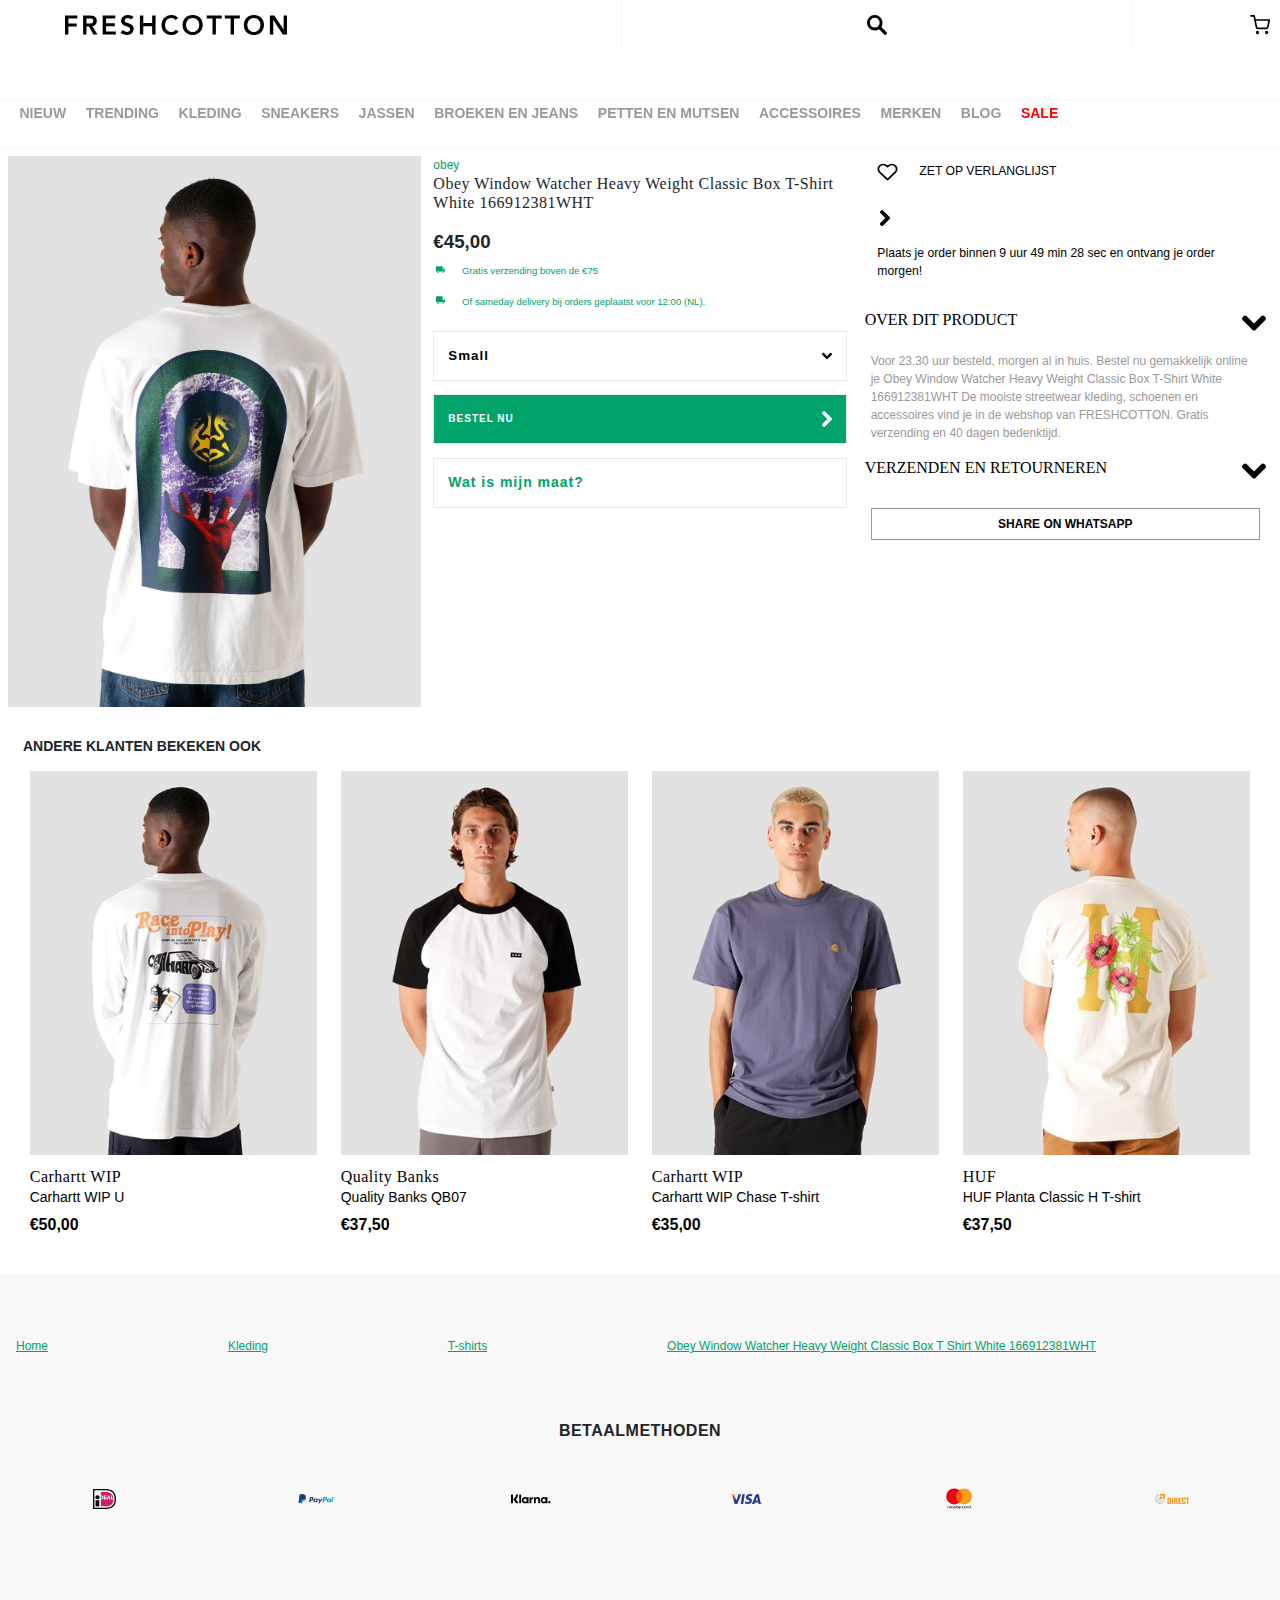
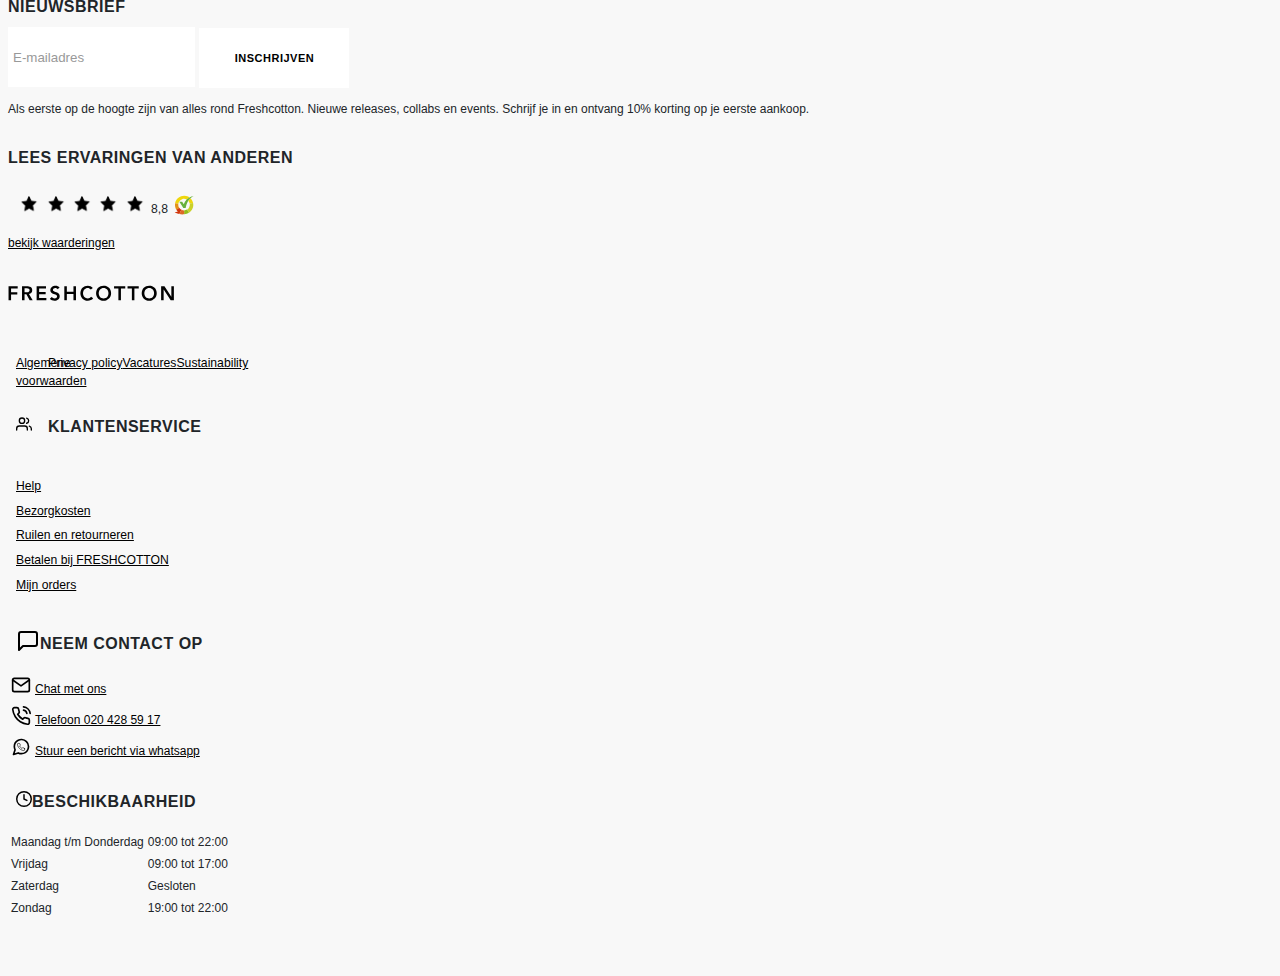
==== commit 8b692418: "Add files via upload" ====
--- a/productpagina.html
+++ b/productpagina.html
@@ -118,7 +118,7 @@
 					<a href="">Xlarge</a>
 				</li>
 			</ul>
-            <form action="">
+            <form action="/index.html">
                 <button>
                     <p>bestel nu</p> 
                     <img src="images/icons/arrow-right-white.svg" alt="">
@@ -140,7 +140,6 @@
 		</li>
 	</ul>
 
-            </form>
             <ul>
                 <li>
                     <img src="images/icons/arrow-right.svg" alt="">
@@ -152,27 +151,18 @@
 
 		<article>
 			<button>
-				<ul>
-					<li>
-						<h4>over dit product</h4>
-					</li>
-					<li>
-						<img src="images/icons/arrow-down.svg" alt="">
-					</li>
-				</ul>
-			</button>		
+				over dit product
+				<img src="images/icons/arrow-down.svg" alt="">	
+			</button>
+	
 			<p>Voor 23.30 uur besteld, morgen al in huis. Bestel nu gemakkelijk online je Obey Window Watcher Heavy Weight Classic Box T-Shirt White 166912381WHT De mooiste streetwear kleding, schoenen en accessoires vind je in de webshop van FRESHCOTTON. Gratis verzending en 40 dagen bedenktijd.</p>
 			
 			<button>
-					<ul>
-						<li>
-							<h4>verzenden en retourneren</h4>
-						</li>
-						<li>
-							<img src="images/icons/arrow-down.svg" alt="">
-						</li>
-					</ul>
+				verzenden en retourneren
+				<img src="images/icons/arrow-down.svg" alt="">
 			</button>
+
+
 			<p>
 				Nederland
 				€ 3,50. Gratis verzending vanaf €75,00 , Same day delivery € 6,00. Gratis vanaf € 250,00
@@ -284,7 +274,7 @@
 			<!-- //nieuwsbrief inschrijven -->
 
 			<section>
-				<form action="">
+				<form action="/index.html">
 					<h2>nieuwsbrief</h2>
 					<input type="text" value="E-mailadres">
 					<input type="button" value="inschrijven">
--- a/styles/style.css
+++ b/styles/style.css
@@ -87,7 +87,7 @@
 }
 
 /* MENU */
-header nav button {
+header nav   {
   background-color: white;
   border: none;
   height: 30px;
@@ -231,33 +231,6 @@
 body main section:nth-of-type(4) ul li:first-of-type {
   grid-column: 1 / 3;
 }
-
-/* GEKOZEN VOOR OPTIE MET GRID OMDAT IK DIT BETER WERKEND KREEG */
-/* eerste ul voor afbeelding over de breedte van het scherm */
-/* main section:nth-of-type(4) ul:first-of-type {
-  display: flex;
-  flex-direction: column;
-  align-items: center;
-  padding: .5em 1em;
-  margin: 0px;
-
-} */
-
-/* tweede ul om er 4 over 2 regels weer te geven */
-/* container */
-/* main section:nth-of-type(4) ul:nth-child(2)  {
-  display: flex;
-  flex-wrap: wrap;
-  padding: 0em .5em;
-  margin: 0em;
-} */
-
-/* main section:nth-of-type(4) ul:nth-child(2) li {
-  flex-basis: 50%;
-  padding: .357em;
-  margin: 0em;
-} */
-
 /* Recente blogposts / section 5 */
 
 main section:nth-of-type(5) {
@@ -749,20 +722,25 @@
   width: 100%;
 }
 
+body.pp section:nth-of-type(3) article button:first-of-type img, body.pp section:nth-of-type(3) article button:nth-of-type(2) img {
+  width: 1.5em;
+}
+
+body.pp section:nth-of-type(3) article button:first-of-type, body.pp section:nth-of-type(3) article button:nth-of-type(2) {
+  display: flex;
+  justify-content: space-between;
+  margin: 1em 0em;
+  font-size: 1em;
+  font-family: Karla;
+  font-weight: 500;
+  text-transform: uppercase;
+}
+
 body.pp section:nth-of-type(3) article button:nth-of-type(2) {
   background-color: white;
   border: none;
   width: 100%;
 }
-
-/* body.pp section:nth-of-type(3) ul:nth-of-type(3) li:first-of-type {
-
-  text-transform: uppercase;
-  font-weight: 600;
-  letter-spacing: .5px;
-  min-width: 200px;
-
-} */
 
 /* BESTELINFO PARAGRAAF */
 body.pp main section:nth-of-type(3) article p {
@@ -1230,7 +1208,7 @@
 @media (min-width: 768px) {
   /* header */
   header nav {
-    height: 50px;
+    height: 100px;
   }
 
   body.pp header nav ul,
@@ -1460,5 +1438,4 @@
     font-size: 14px;
     margin: 0em 0.25em;
 
-    /* --------------------------------- PRODUCTPAGINA --------------------------------- */
-  }
+  }
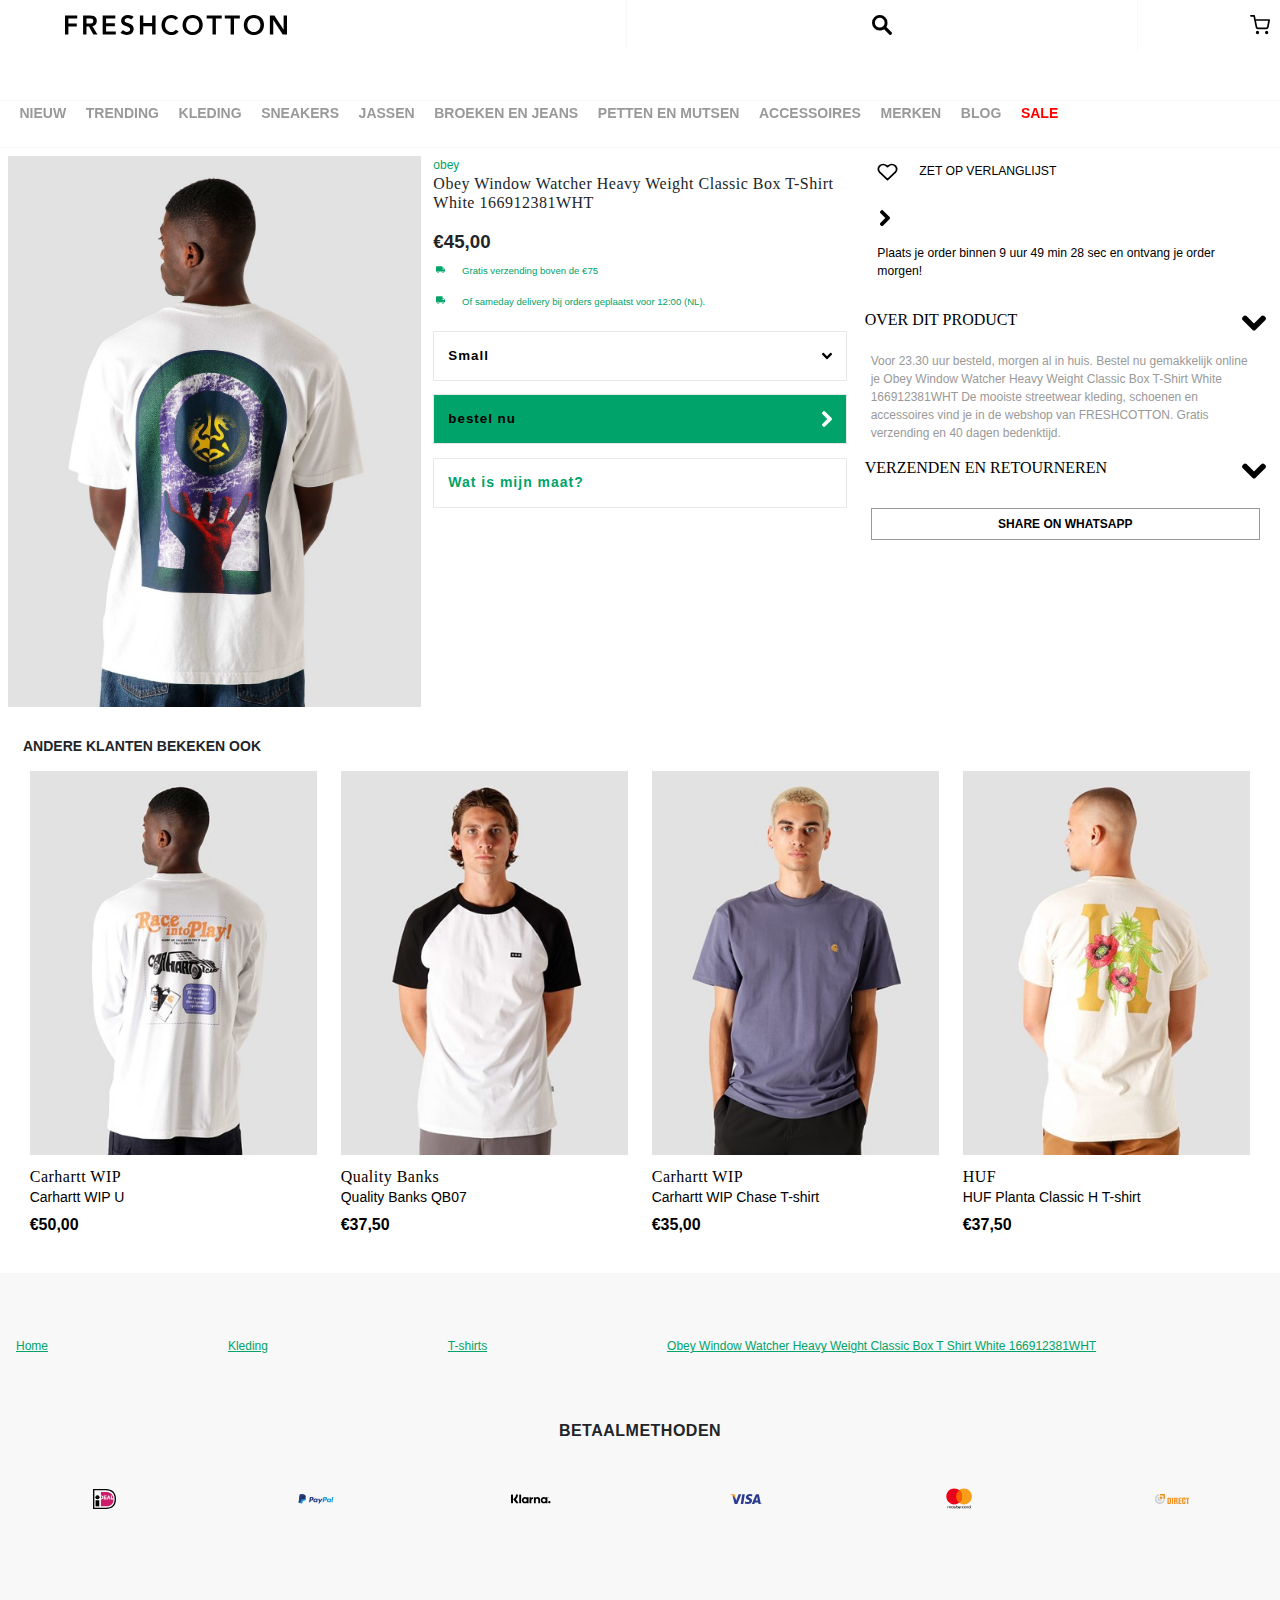
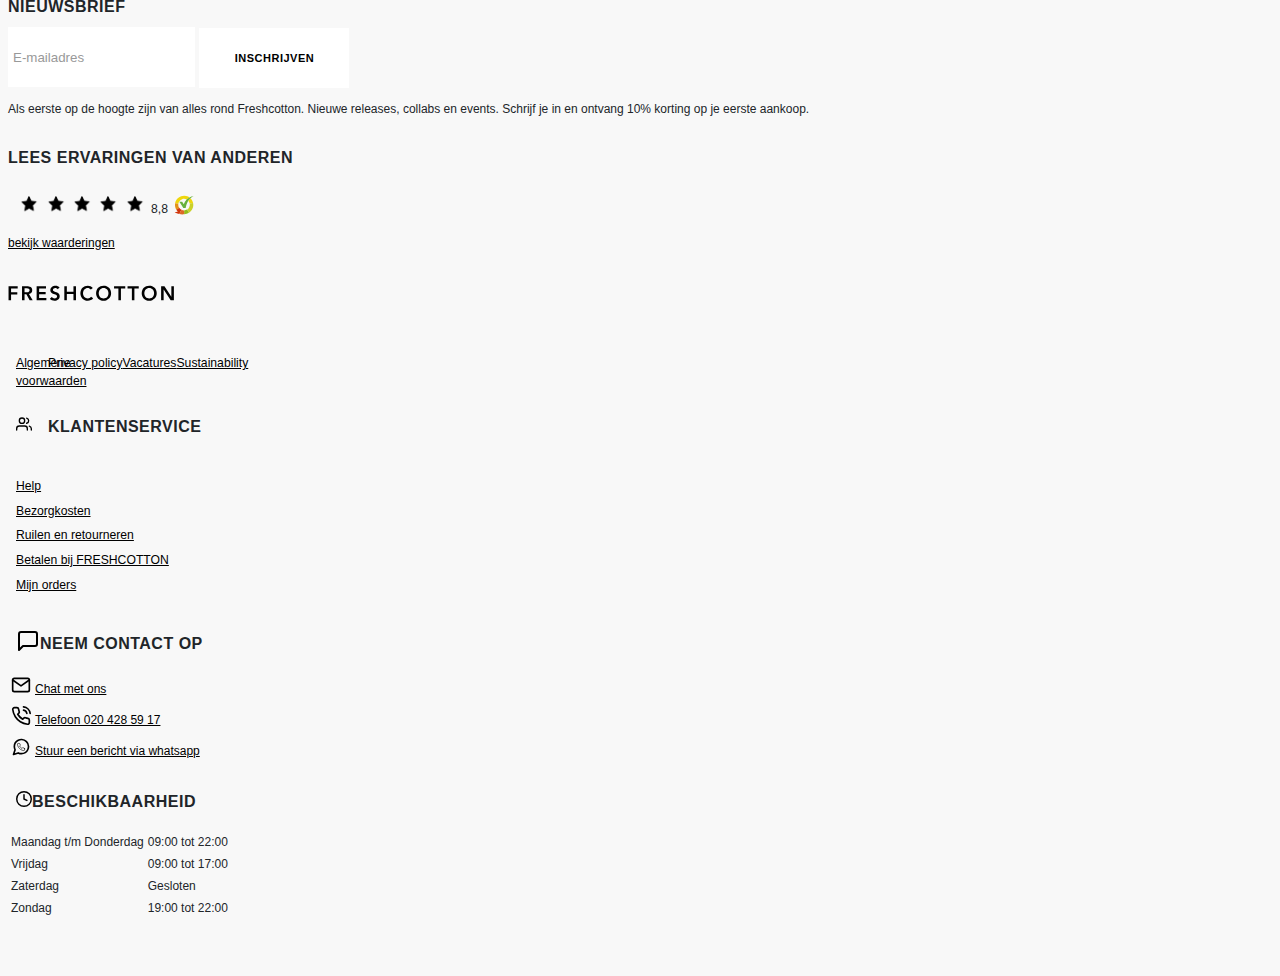
==== commit 8542ccf8: "Add files via upload" ====
--- a/productpagina.html
+++ b/productpagina.html
@@ -1,449 +1,461 @@
-<!doctype html>
+<!DOCTYPE html>
 <html lang="nl">
-	
-<head>
-	<meta charset="UTF-8">
-	<meta name="author" content="Quemio Zegwaard">
-	<meta name="viewport" content="width=device-width, initial-scale=1">
-	
-	<title>FRESHCOTTON</title>
-	
-	<link href="styles/style.css" rel="stylesheet">
-</head>
-
-<body class="pp">
-	<header>
-        <nav>
-		<ul>
-			<li>
-				<button>
-					<img src="images/icons/hamburger.png" alt="hamburger">
-					<p>MENU</p>
-				</button>
-			</li>
-			<li>
-				<a href="index.html">
-				<img src="images/afbeeldingen/logos/logo-header.svg" alt="">
-				</a>
-			</li>
-			<li>
-				<a href="">
-					<img src="images/icons/search.svg" alt="search">
-				</a>
-			</li>
-			<li>
-				<input value="Waar ben je naar op zoek?" type="text" /><button>
-				  zoeken
-				</button>
-			  </li>
-			<li>
-				<a href="">
-					<img src="images/icons/shopping-cart.svg" alt="">
-				</a>
-			</li>
-        </ul>
-	</nav>
-	<div>
-		<ul>
-			<li><a href=""> nieuw </a></li>
-			<li><a href=""> trending </a></li>
-			<li><a href=""> kleding </a></li>
-			<li><a href=""> sneakers </a></li>
-			<li><a href=""> jassen </a></li>
-			<li><a href=""> broeken en jeans </a></li>
-			<li><a href=""> petten en mutsen </a></li>
-			<li><a href=""> accessoires </a></li>
-			<li><a href=""> merken </a></li>
-			<li><a href=""> blog </a></li>
-			<li><a href=""> sale </a></li>
-			
-		</ul>
-	</div>
-	</header>
-
-<main>
-
-
-		<!-- productafbeelding -->
-		<section>
-			<!-- 1 -->
-			<a href="index.html">
-				<img src="images/afbeeldingen/obey-shirt.jpg" alt="obey shirt">
-			</a>
-		</section>
-
-
-	
-		<section> 
-		<!-- productbeschrijving -->
-			<!-- 2 -->
-            <h5>obey</h5>
-            <h3>Obey Window Watcher Heavy Weight Classic Box T-Shirt White 166912381WHT</h3>
-			<h3>€45,00</h3></a>
-			
-			<!-- USP'S -->
-            <ul>
-                <li>
-					<img src="images/icons/truck.svg" alt="truck">
-				</li>
-				<li>
-                    <p>Gratis verzending boven de €75</p>
-                </li>
-			</ul>
-			<ul>
-                <li>
-					<img src="images/icons/truck.svg" alt="truck">
-				</li>
-				<li>
-                    <p>Of sameday delivery bij orders geplaatst voor 12:00 (NL).</p>
-                </li>
-			</ul>
-			
-			<!-- maat + CTA -->
+  <head>
+    <meta charset="UTF-8" />
+    <meta name="author" content="Quemio Zegwaard" />
+    <meta name="viewport" content="width=device-width, initial-scale=1" />
+
+    <title>FRESHCOTTON</title>
+
+    <link href="styles/style.css" rel="stylesheet" />
+  </head>
+
+  <body class="pp">
+    <header>
+      <nav>
+        <ul>
+          <li>
             <button>
-                Small
-                <img src="images/icons/arrow-down.svg" alt="arrow down">
-			</button>
-			<ul>
-				<li>
-					<a href="">Small</a>
-				</li>
-				<li>
-					<a href="">Medium</a>
-				</li>
-				<li>
-					<a href="">Large</a>
-				</li>
-				<li>
-					<a href="">Xlarge</a>
-				</li>
-			</ul>
-            <form action="/index.html">
-                <button>
-                    <p>bestel nu</p> 
-                    <img src="images/icons/arrow-right-white.svg" alt="">
-                </button>
-                <a href="">Wat is mijn maat?</a>
-			</form>
-		</section>
-		
-
-<!--verlanglijst -->
-<section>
-	<!-- 3 -->
-        <ul>
-		   <li>
-				<img src="images/icons/heart.svg" alt="heart">
-			</li>
-		<li>
-			<p>zet op verlanglijst</p>
-		</li>
-	</ul>
-
-            <ul>
-                <li>
-                    <img src="images/icons/arrow-right.svg" alt="">
-				</li>
-				<li>
-					<p>Plaats je order binnen 9 uur 49 min 28 sec en ontvang je order morgen!</p>
-				</li>
-			</ul>
-
-		<article>
-			<button>
-				over dit product
-				<img src="images/icons/arrow-down.svg" alt="">	
-			</button>
-	
-			<p>Voor 23.30 uur besteld, morgen al in huis. Bestel nu gemakkelijk online je Obey Window Watcher Heavy Weight Classic Box T-Shirt White 166912381WHT De mooiste streetwear kleding, schoenen en accessoires vind je in de webshop van FRESHCOTTON. Gratis verzending en 40 dagen bedenktijd.</p>
-			
-			<button>
-				verzenden en retourneren
-				<img src="images/icons/arrow-down.svg" alt="">
-			</button>
-
-
-			<p>
-				Nederland
-				€ 3,50. Gratis verzending vanaf €75,00 , Same day delivery € 6,00. Gratis vanaf € 250,00
-				
-				Belgie, Duitsland
-				€ 3,50. Gratis verzending vanaf €75,00
-				
-				Retourneren
-				Ruime bedenktijd van 40 dagen. Meld je retour eenvoudig aan in je account
-				</p>
-
-
-			<a href="whatsapp://send?text=http://www.Freshcotton.com"
-			>share on whatsapp</a>
-		</article>
-		</section>
-
-	
-
-
-        <!-- // andere klanten bekeken ook -->
-  <section>
-	 <!-- 4 -->
-		<h2>andere klanten bekeken ook</h2>
-			<ul>
-				<li>
-					<a href="">
-						<img src="images/afbeeldingen/anderebekekenook1.jpeg" alt="anderebekekenook1">
-						<h3>Carhartt WIP</h3>
-						<p>Carhartt WIP U</p>
-						<h3>€50,00</h3>
-					</a>
-				</li>
-				<li>
-					<a href="">
-						<img src="images/afbeeldingen/anderebekekenook2.jpeg" alt="anderebekekenook2">
-						<h3>Quality Banks</h3>
-						<p>Quality Banks QB07</p>
-						<h3>€37,50</h3>
-					</a>
-				</li>
-				<li>
-					<a href="">
-						<img src="images/afbeeldingen/anderebekekenook3.jpeg" alt="anderebekekenook">
-						<h3>Carhartt WIP</h3>
-						<p>Carhartt WIP Chase T-shirt</p>
-						<h3>€35,00</h3>
-					</a>
-				</li>
-				<li>
-					<a href="">
-						<img src="images/afbeeldingen/anderebekekenook4.jpeg" alt="anderebekekenook4">
-						<h3>HUF</h3>
-						<p>HUF Planta Classic H T-shirt</p>
-						<h3>€37,50</h3>
-					</a>
-				</li>
-			</ul>
-		</section> 
-	</main>
-
- <footer class="pp">
-			
-			<section>
-             
-                <ol >
-
-                    <li>
-                        <a>Home</a>
-                    </li>
-                    <li>
-                        <a>Kleding</a>
-                    </li>
-                    <li>
-                        <a>T-shirts</a>
-                    </li>
-                    <li>
-                        <a>Obey Window Watcher Heavy Weight Classic Box T Shirt White 166912381WHT</a>
-                    </li>
-				</ol>
-				
-			</section>
-
-				<!-- //betaalmethoden -->
-<section>
-				<h2>betaalmethoden</h2>
-				<ul>
-					<li>
-				<img src="images/afbeeldingen/logos/ideal.svg" alt="ideal">
-					</li>
-					<li>
-						<img src="images/afbeeldingen/logos/paypal.svg" alt="paypal">
-					</li>
-					<li>
-						<img src="images/afbeeldingen/logos/klarna.svg" alt="klarna">
-					</li>
-					<li>
-						<img src="images/afbeeldingen/logos/visa.svg" alt=""visa>
-					</li>
-					<li>
-						<img src="images/afbeeldingen/logos/mastercard.svg" alt="mastercard">
-					</li>
-					<li>
-						<img src="images/afbeeldingen/logos/direb.svg" alt="direct">
-					</li>
-			</ul>
-			</section>
-
-			<!-- //nieuwsbrief inschrijven -->
-
-			<section>
-				<form action="/index.html">
-					<h2>nieuwsbrief</h2>
-					<input type="text" value="E-mailadres">
-					<input type="button" value="inschrijven">
-					<p>Als eerste op de hoogte zijn van alles rond Freshcotton. Nieuwe releases, collabs en events. Schrijf je in en ontvang 10% korting op je eerste aankoop.</p>
-				</form>
-				<h2>lees ervaringen van anderen</h2>
-				<ul>
-					<li>
-						<img src="images/icons/ster.png" alt="ster">
-					</li>
-					<li>
-						<img src="images/icons/ster.png" alt="ster">
-					</li>
-					<li>
-						<img src="images/icons/ster.png" alt="ster">
-					</li>
-					<li>
-						<img src="images/icons/ster.png" alt="ster">
-					</li>
-					<li>
-						<img src="images/icons/ster.png" alt="ster">
-					</li>
-					<li>
-						<p>8,8</p>
-					</li>
-					<li>
-						<img src="images/afbeeldingen/logos/check.svg" alt="check">
-					</li>
-				</ul>
-				<a href="">
-					<p>bekijk waarderingen</p>
+              <img src="images/icons/hamburger.png" alt="hamburger" />
+              MENU
+            </button>
+          </li>
+          <li>
+            <a href="index.html">
+              <img src="images/afbeeldingen/logos/logo-header.svg" alt="" />
+            </a>
+          </li>
+          <li>
+            <a href="">
+              <img src="images/icons/search.svg" alt="search" />
+            </a>
+          </li>
+          <li>
+            <input value="Waar ben je naar op zoek?" type="text" /><button>
+              zoeken
+            </button>
+          </li>
+          <li>
+            <a href="">
+              <img src="images/icons/shopping-cart.svg" alt="" />
+            </a>
+          </li>
+        </ul>
+      </nav>
+      <div>
+        <ul>
+          <li><a href=""> nieuw </a></li>
+          <li><a href=""> trending </a></li>
+          <li><a href=""> kleding </a></li>
+          <li><a href=""> sneakers </a></li>
+          <li><a href=""> jassen </a></li>
+          <li><a href=""> broeken en jeans </a></li>
+          <li><a href=""> petten en mutsen </a></li>
+          <li><a href=""> accessoires </a></li>
+          <li><a href=""> merken </a></li>
+          <li><a href=""> blog </a></li>
+          <li><a href=""> sale </a></li>
+        </ul>
+      </div>
+    </header>
+
+    <main>
+      <!-- productafbeelding -->
+      <section>
+        <!-- 1 -->
+        <a href="index.html">
+          <img src="images/afbeeldingen/obey-shirt.jpg" alt="obey shirt" />
+        </a>
+      </section>
+
+      <section>
+        <!-- productbeschrijving -->
+        <!-- 2 -->
+        <h5>obey</h5>
+        <h3>
+          Obey Window Watcher Heavy Weight Classic Box T-Shirt White
+          166912381WHT
+        </h3>
+        <h3>€45,00</h3>
+
+        <!-- USP'S -->
+        <ul>
+          <li>
+            <img src="images/icons/truck.svg" alt="truck" />
+          </li>
+          <li>
+            <p>Gratis verzending boven de €75</p>
+          </li>
+        </ul>
+        <ul>
+          <li>
+            <img src="images/icons/truck.svg" alt="truck" />
+          </li>
+          <li>
+            <p>Of sameday delivery bij orders geplaatst voor 12:00 (NL).</p>
+          </li>
+        </ul>
+
+        <!-- maat + CTA -->
+        <button>
+          Small
+          <img src="images/icons/arrow-down.svg" alt="arrow down" />
+        </button>
+        <ul>
+          <li>
+            <a href="">Small</a>
+          </li>
+          <li>
+            <a href="">Medium</a>
+          </li>
+          <li>
+            <a href="">Large</a>
+          </li>
+          <li>
+            <a href="">Xlarge</a>
+          </li>
+        </ul>
+        <form action="/index.html">
+          <button>
+            bestel nu
+            <img src="images/icons/arrow-right-white.svg" alt="" />
+          </button>
+          <a href="">Wat is mijn maat?</a>
+        </form>
+      </section>
+      <!--verlanglijst -->
+      <section>
+        <!-- 3 -->
+        <ul>
+          <li>
+            <img src="images/icons/heart.svg" alt="heart" />
+          </li>
+          <li>
+            <p>zet op verlanglijst</p>
+          </li>
+        </ul>
+
+        <ul>
+          <li>
+            <img src="images/icons/arrow-right.svg" alt="" />
+          </li>
+          <li>
+            <p>
+              Plaats je order binnen 9 uur 49 min 28 sec en ontvang je order
+              morgen!
+            </p>
+          </li>
+        </ul>
+
+        <article>
+          <button>
+            over dit product
+            <img src="images/icons/arrow-down.svg" alt="" />
+          </button>
+
+          <p>
+            Voor 23.30 uur besteld, morgen al in huis. Bestel nu gemakkelijk
+            online je Obey Window Watcher Heavy Weight Classic Box T-Shirt White
+            166912381WHT De mooiste streetwear kleding, schoenen en accessoires
+            vind je in de webshop van FRESHCOTTON. Gratis verzending en 40 dagen
+            bedenktijd.
+          </p>
+
+          <button>
+            verzenden en retourneren
+            <img src="images/icons/arrow-down.svg" alt="" />
+          </button>
+
+          <p>
+            Nederland € 3,50. Gratis verzending vanaf €75,00 , Same day delivery
+            € 6,00. Gratis vanaf € 250,00 Belgie, Duitsland € 3,50. Gratis
+            verzending vanaf €75,00 Retourneren Ruime bedenktijd van 40 dagen.
+            Meld je retour eenvoudig aan in je account
+          </p>
+
+          <a href="whatsapp://send?text=http://www.Freshcotton.com"
+            >share on whatsapp</a
+          >
+        </article>
+      </section>
+
+      <!-- // andere klanten bekeken ook -->
+      <section>
+        <!-- 4 -->
+        <h2>andere klanten bekeken ook</h2>
+        <ul>
+          <li>
+            <a href="">
+              <img
+                src="images/afbeeldingen/anderebekekenook1.jpeg"
+                alt="anderebekekenook1"
+              />
+              <h3>Carhartt WIP</h3>
+              <p>Carhartt WIP U</p>
+              <h3>€50,00</h3>
+            </a>
+          </li>
+          <li>
+            <a href="">
+              <img
+                src="images/afbeeldingen/anderebekekenook2.jpeg"
+                alt="anderebekekenook2"
+              />
+              <h3>Quality Banks</h3>
+              <p>Quality Banks QB07</p>
+              <h3>€37,50</h3>
+            </a>
+          </li>
+          <li>
+            <a href="">
+              <img
+                src="images/afbeeldingen/anderebekekenook3.jpeg"
+                alt="anderebekekenook"
+              />
+              <h3>Carhartt WIP</h3>
+              <p>Carhartt WIP Chase T-shirt</p>
+              <h3>€35,00</h3>
+            </a>
+          </li>
+          <li>
+            <a href="">
+              <img
+                src="images/afbeeldingen/anderebekekenook4.jpeg"
+                alt="anderebekekenook4"
+              />
+              <h3>HUF</h3>
+              <p>HUF Planta Classic H T-shirt</p>
+              <h3>€37,50</h3>
+            </a>
+          </li>
+        </ul>
+      </section>
+    </main>
+
+    <footer class="pp">
+      <section>
+        <ol>
+          <li>
+            <a>Home</a>
+          </li>
+          <li>
+            <a>Kleding</a>
+          </li>
+          <li>
+            <a>T-shirts</a>
+          </li>
+          <li>
+            <a
+              >Obey Window Watcher Heavy Weight Classic Box T Shirt White
+              166912381WHT</a
+            >
+          </li>
+        </ol>
+      </section>
+
+      <!-- //betaalmethoden -->
+      <section>
+        <h2>betaalmethoden</h2>
+        <ul>
+          <li>
+            <img src="images/afbeeldingen/logos/ideal.svg" alt="ideal" />
+          </li>
+          <li>
+            <img src="images/afbeeldingen/logos/paypal.svg" alt="paypal" />
+          </li>
+          <li>
+            <img src="images/afbeeldingen/logos/klarna.svg" alt="klarna" />
+          </li>
+          <li>
+            <img src="images/afbeeldingen/logos/visa.svg" alt="" />
+          </li>
+          <li>
+            <img
+              src="images/afbeeldingen/logos/mastercard.svg"
+              alt="mastercard"
+            />
+          </li>
+          <li>
+            <img src="images/afbeeldingen/logos/direb.svg" alt="direct" />
+          </li>
+        </ul>
+      </section>
+
+      <!-- //nieuwsbrief inschrijven -->
+
+      <section>
+        <form action="/index.html">
+          <h2>nieuwsbrief</h2>
+          <input type="text" value="E-mailadres" />
+          <input type="button" value="inschrijven" />
+          <p>
+            Als eerste op de hoogte zijn van alles rond Freshcotton. Nieuwe
+            releases, collabs en events. Schrijf je in en ontvang 10% korting op
+            je eerste aankoop.
+          </p>
+        </form>
+        <h2>lees ervaringen van anderen</h2>
+        <ul>
+          <li>
+            <img src="images/icons/ster.png" alt="ster" />
+          </li>
+          <li>
+            <img src="images/icons/ster.png" alt="ster" />
+          </li>
+          <li>
+            <img src="images/icons/ster.png" alt="ster" />
+          </li>
+          <li>
+            <img src="images/icons/ster.png" alt="ster" />
+          </li>
+          <li>
+            <img src="images/icons/ster.png" alt="ster" />
+          </li>
+          <li>
+            <p>8,8</p>
+          </li>
+          <li>
+            <img src="images/afbeeldingen/logos/check.svg" alt="check" />
+          </li>
+        </ul>
+        <a href="">
+          <p>bekijk waarderingen</p>
+        </a>
+        <div>
+          <img
+            src="images/afbeeldingen/logos/logo-footer.svg"
+            alt="Freshcotton logo"
+          />
+        </div>
+        <ul>
+          <li>
+            <a href="">
+              <p>Algemene voorwaarden</p>
+            </a>
+          </li>
+          <li>
+            <a href="">
+              <p>Privacy policy</p>
+            </a>
+          </li>
+          <li>
+            <a href="">
+              <p>Vacatures</p>
+            </a>
+          </li>
+          <li>
+            <a href="">
+              <p>Sustainability</p>
+            </a>
+          </li>
+        </ul>
+
+        <ul>
+          <li>
+            <img src="images/icons/users.svg" alt="users" />
+          </li>
+          <li>
+            <h2>klantenservice</h2>
+          </li>
+        </ul>
+
+        <ul>
+          <li>
+            <a href="">
+              <p>Help</p>
+            </a>
+          </li>
+          <li>
+            <a href="">
+              <p>Bezorgkosten</p>
+            </a>
+          </li>
+          <li>
+            <a href="">
+              <p>Ruilen en retourneren</p>
+            </a>
+          </li>
+          <li>
+            <a href="">
+              <p>Betalen bij FRESHCOTTON</p>
+            </a>
+          </li>
+          <li>
+            <a href="">
+              <p>Mijn orders</p>
+            </a>
+          </li>
+        </ul>
+        <ul>
+          <li>
+            <img src="images/icons/message-square.svg" alt="message" />
+          </li>
+          <li>
+            <h2>neem contact op</h2>
+          </li>
+        </ul>
+
+        <table>
+          <tbody>
+            <tr>
+              <td><img src="images/icons/mail.svg" alt="brief" /></td>
+              <td>
+                <a href="">
+                  <p>Chat met ons</p>
                 </a>
-                <div>
-				<img src="images/afbeeldingen/logos/logo-footer.svg" alt="Freshcotton logo">
-            </div>
-            <ul>
-					<li>
-						<a href="">
-							<p>Algemene voorwaarden</p>
-						</a>
-					</li>
-					<li>
-						<a href="">
-							<p>Privacy policy</p>
-						</a>
-					</li>
-					<li>
-						<a href="">
-							<p>Vacatures</p>
-						</a>
-					</li>
-					<li>
-						<a href="">
-							<p>Sustainability</p>
-						</a>
-					</li>
-				</ul>
-
-				<ul>
-					<li>
-						<img src="images/icons/users.svg" alt="users">
-					</li>
-					<li>
-						<h2>klantenservice</h2>
-					</li>
-				</ul>
-
-				<ul>
-					<li>
-						<a href="">
-							<p>Help</p>
-						</a>
-					</li>
-					<li>
-						<a href="">
-							<p>Bezorgkosten</p>
-						</a>
-					</li>
-					<li>
-						<a href="">
-							<p>Ruilen en retourneren</p>
-						</a>
-					</li>
-					<li>
-						<a href="">
-							<p>Betalen bij FRESHCOTTON</p>
-						</a>
-					</li>
-					<li>
-						<a href="">
-							<p>Mijn orders</p>
-						</a>
-					</li>
-					
-				</ul>
-				<ul><li>
-					<img src="images/icons/message-square.svg" alt="message">
-				</li>
-				<li>
-					<h2>neem contact op</h2>
-				</li>
-				</ul>
-
-				<table>
-					<tbody>
-						<tr>
-							<td><img src="images/icons/mail.svg" alt="brief"></td>
-							<td>
-								<a href="">
-									<p>Chat met ons</p>
-								</a>
-							</td>
-						</tr>
-						<tr>
-							<td><img src="images/icons/phone.svg" alt="brief"></td>
-							<td>
-								<a href="">
-									<p>Telefoon 020 428 59 17</p>
-								</a>
-							</td>
-						</tr>
-						<tr>
-							<td><img src="images/icons/whatsapp.svg" alt="brief"></td>
-							<td>
-								<a href="">
-									<p>Stuur een bericht via whatsapp</p>
-								</a>
-							</td>
-						</tr>
-						
-					</tbody>
-			</table>
-
-			<ul>
-				<li>
-					<img src="images/icons/klok-zwart.svg" alt="klok">
-				</li>
-				<li>
-					<h2>Beschikbaarheid</h2>
-				</li>
-				</ul>
-
-
-				<table>
-					<tbody>
-					  <tr>
-						<td>Maandag t/m Donderdag</td>
-						<td>09:00 tot 22:00</td>
-					  </tr>
-					  <tr>
-						<td>Vrijdag</td>
-						<td>09:00 tot 17:00</td>
-					  </tr>
-					  <tr>
-						<td>Zaterdag</td>
-						<td>Gesloten</td>
-					  </tr>
-					  <tr>
-						<td>Zondag</td>
-						<td>19:00 tot 22:00</td>
-					  </tr>
-					</tbody>
-				  </table>
-			</section>
-		</footer>
-
-
-
-	<script src="scripts/script.js"></script>
-</body>
-	
-</html>+              </td>
+            </tr>
+            <tr>
+              <td><img src="images/icons/phone.svg" alt="brief" /></td>
+              <td>
+                <a href="">
+                  <p>Telefoon 020 428 59 17</p>
+                </a>
+              </td>
+            </tr>
+            <tr>
+              <td><img src="images/icons/whatsapp.svg" alt="brief" /></td>
+              <td>
+                <a href="">
+                  <p>Stuur een bericht via whatsapp</p>
+                </a>
+              </td>
+            </tr>
+          </tbody>
+        </table>
+
+        <ul>
+          <li>
+            <img src="images/icons/klok-zwart.svg" alt="klok" />
+          </li>
+          <li>
+            <h2>Beschikbaarheid</h2>
+          </li>
+        </ul>
+
+        <table>
+          <tbody>
+            <tr>
+              <td>Maandag t/m Donderdag</td>
+              <td>09:00 tot 22:00</td>
+            </tr>
+            <tr>
+              <td>Vrijdag</td>
+              <td>09:00 tot 17:00</td>
+            </tr>
+            <tr>
+              <td>Zaterdag</td>
+              <td>Gesloten</td>
+            </tr>
+            <tr>
+              <td>Zondag</td>
+              <td>19:00 tot 22:00</td>
+            </tr>
+          </tbody>
+        </table>
+      </section>
+    </footer>
+
+    <script src="scripts/script.js"></script>
+  </body>
+</html>
--- a/styles/style.css
+++ b/styles/style.css
@@ -98,6 +98,12 @@
   display: flex;
   align-items: center;
   max-width: 6em;
+}
+
+header nav button {
+  border: none;
+  background: white;
+  display: flex;  
 }
 
 header nav button:hover {
